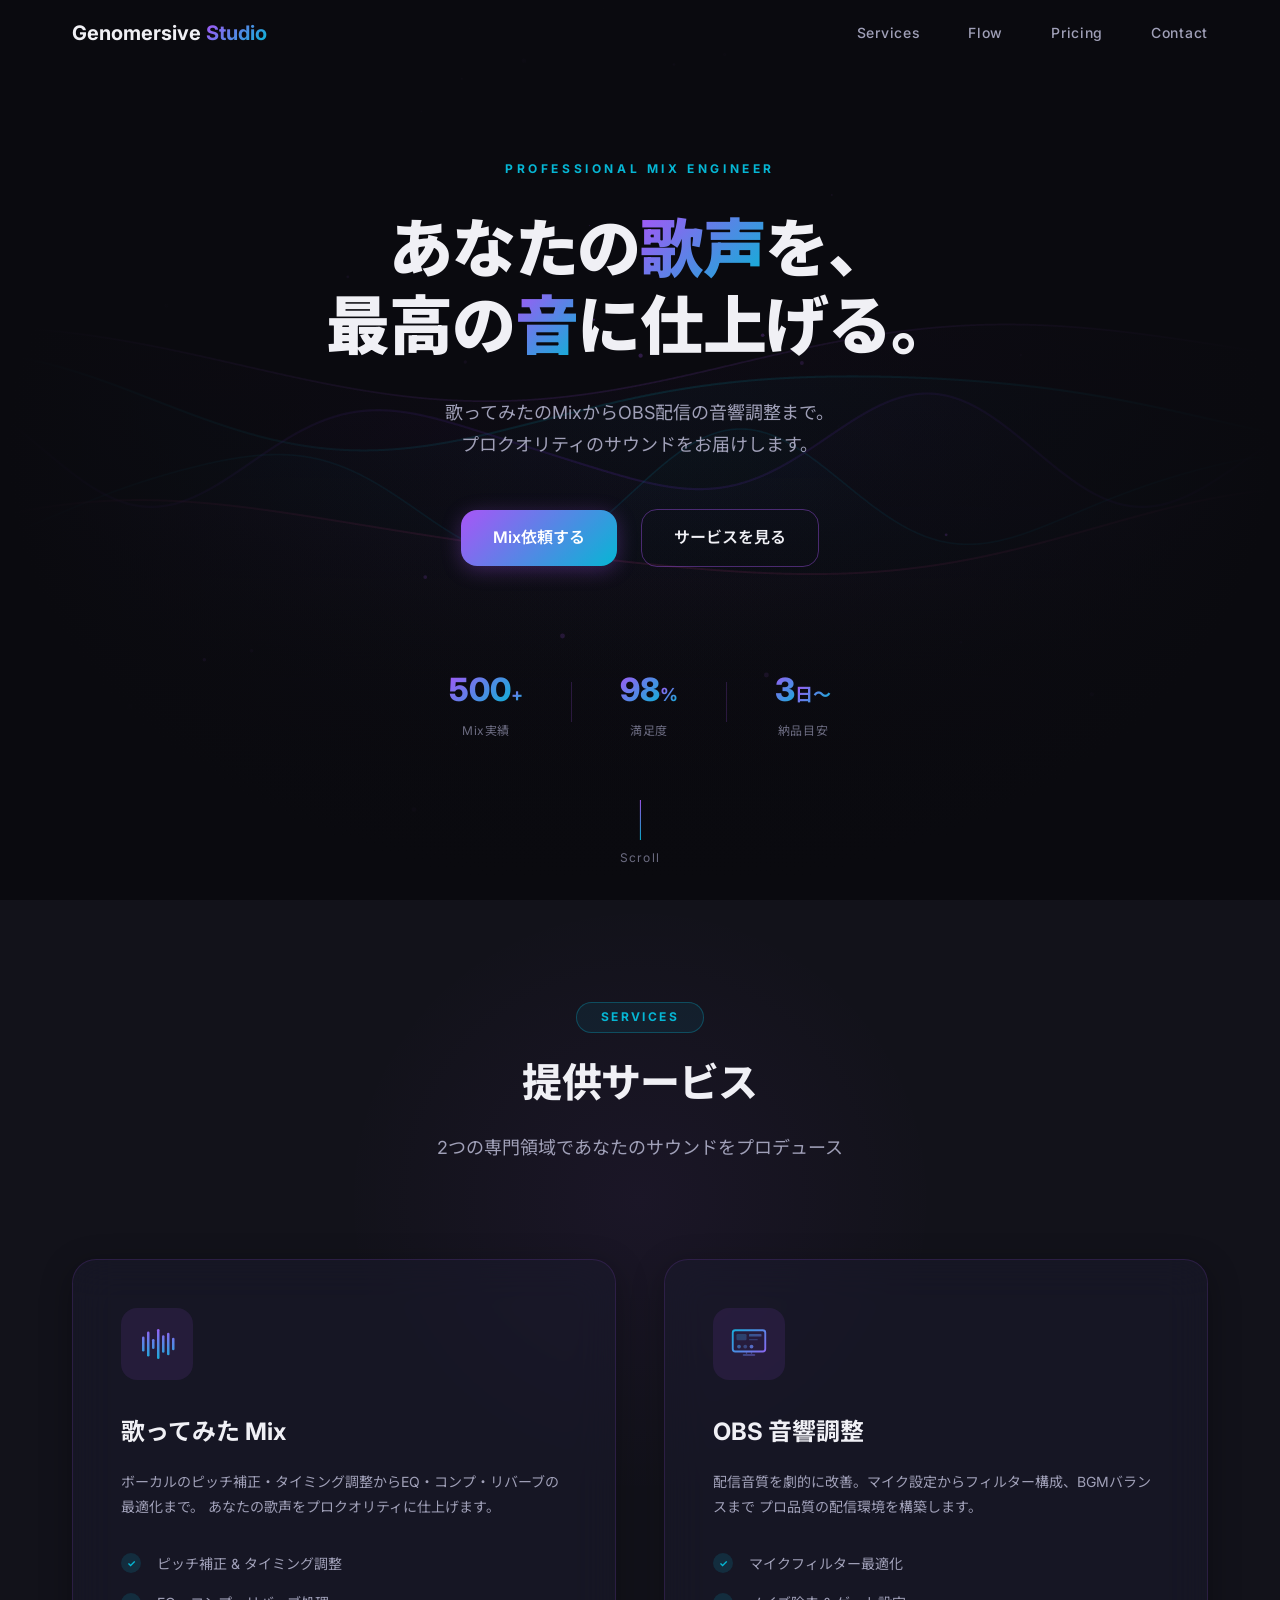
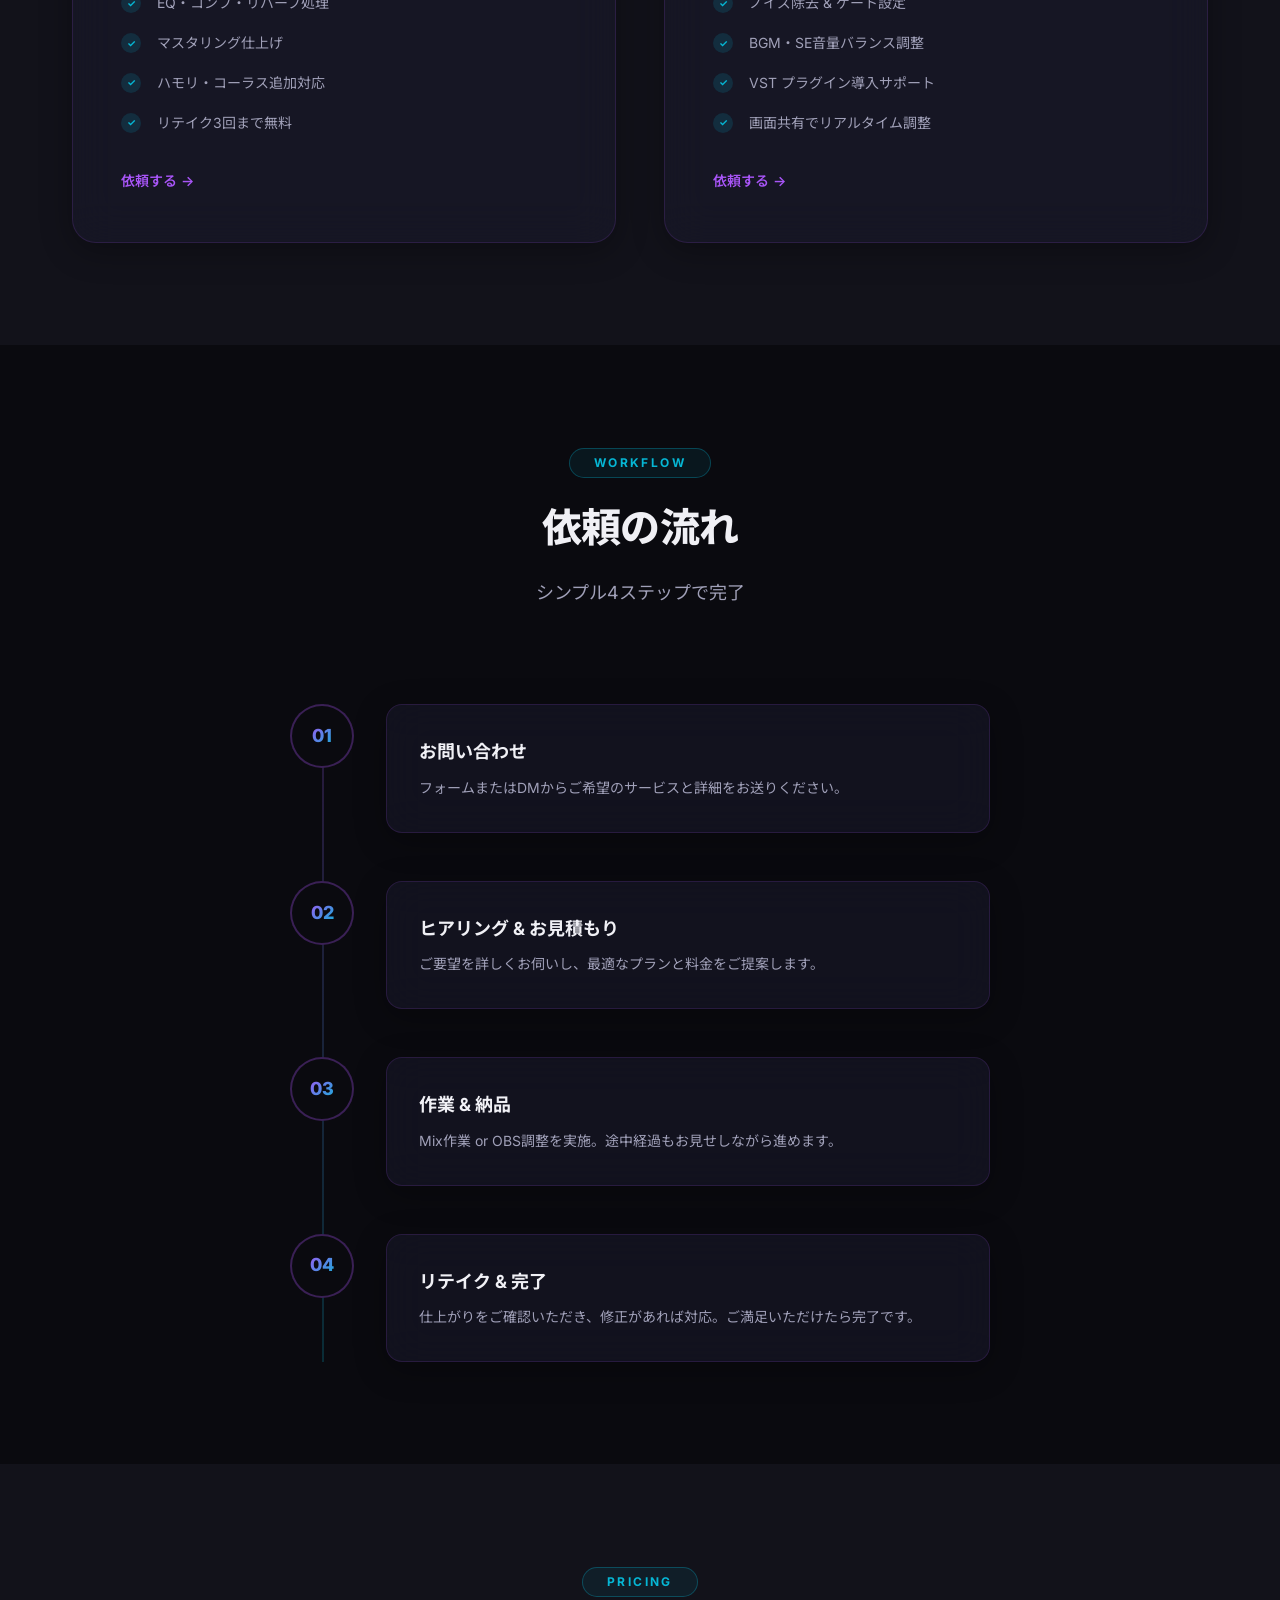
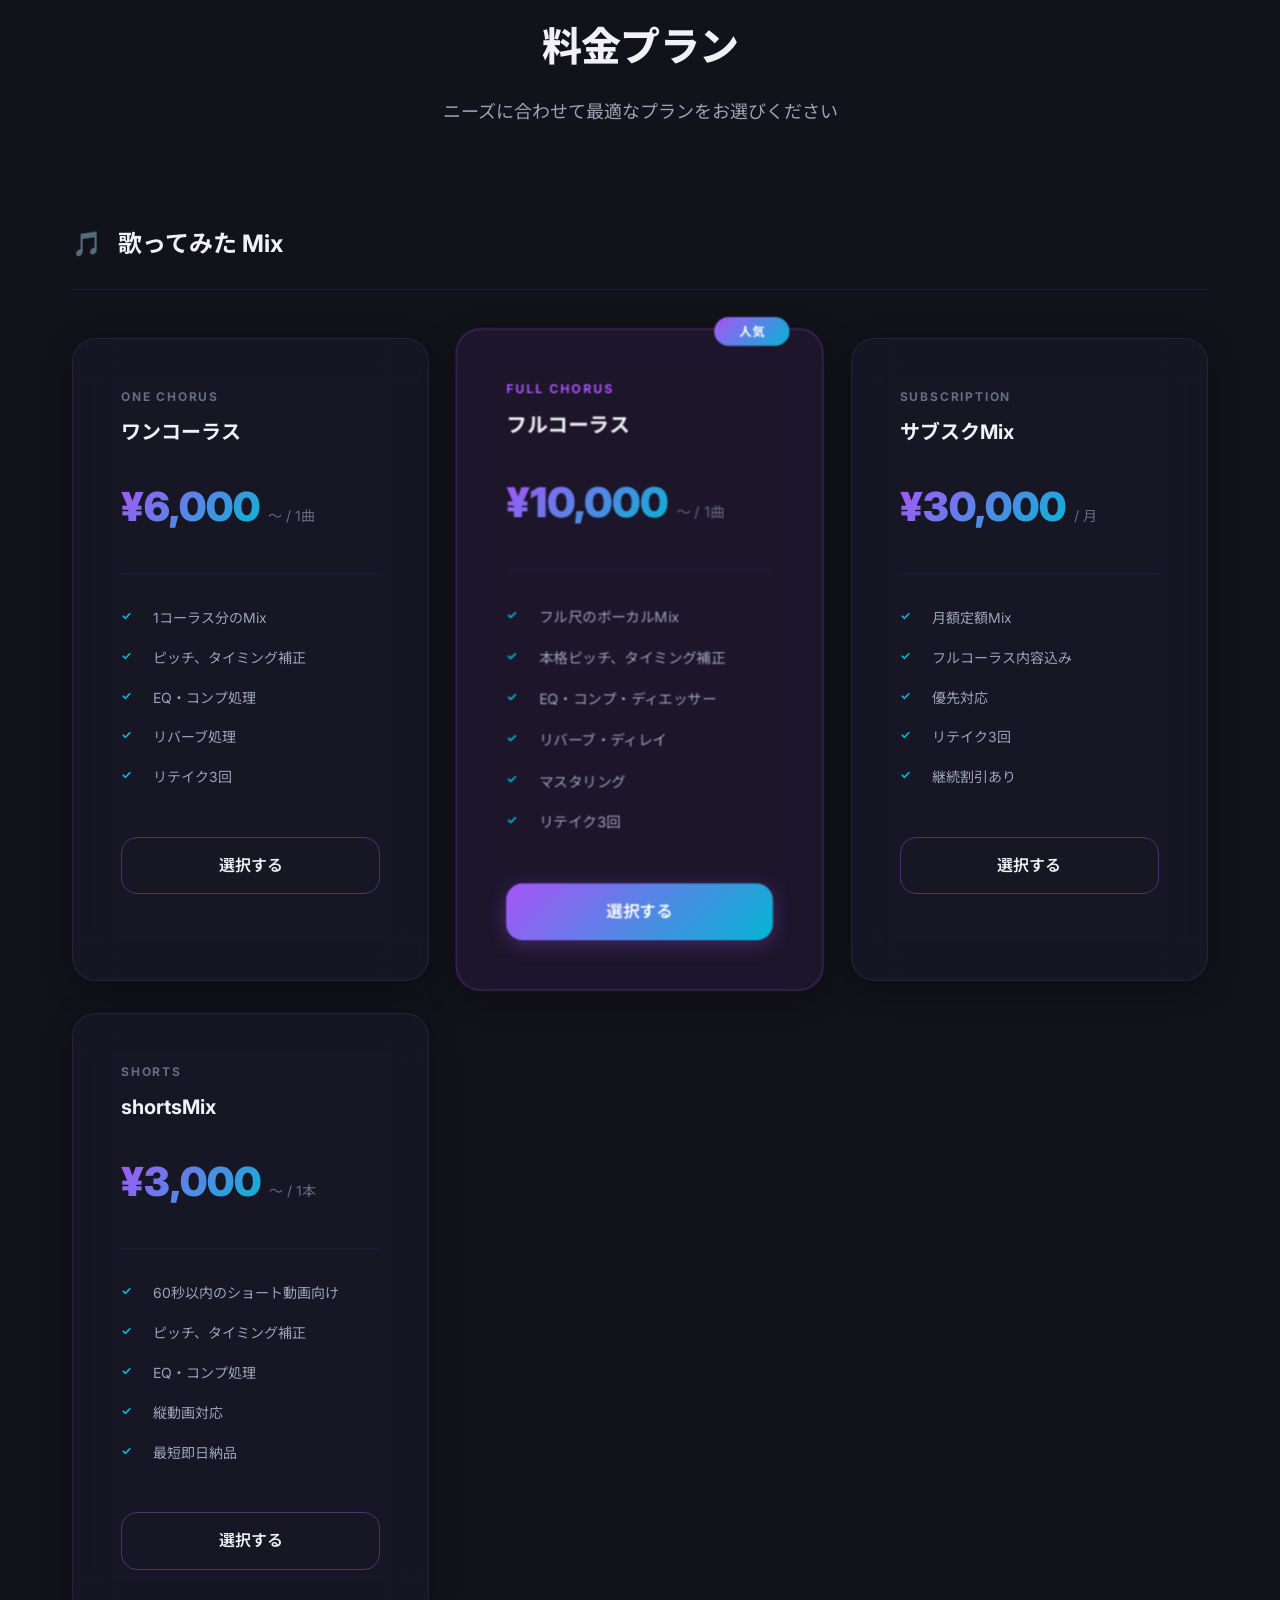
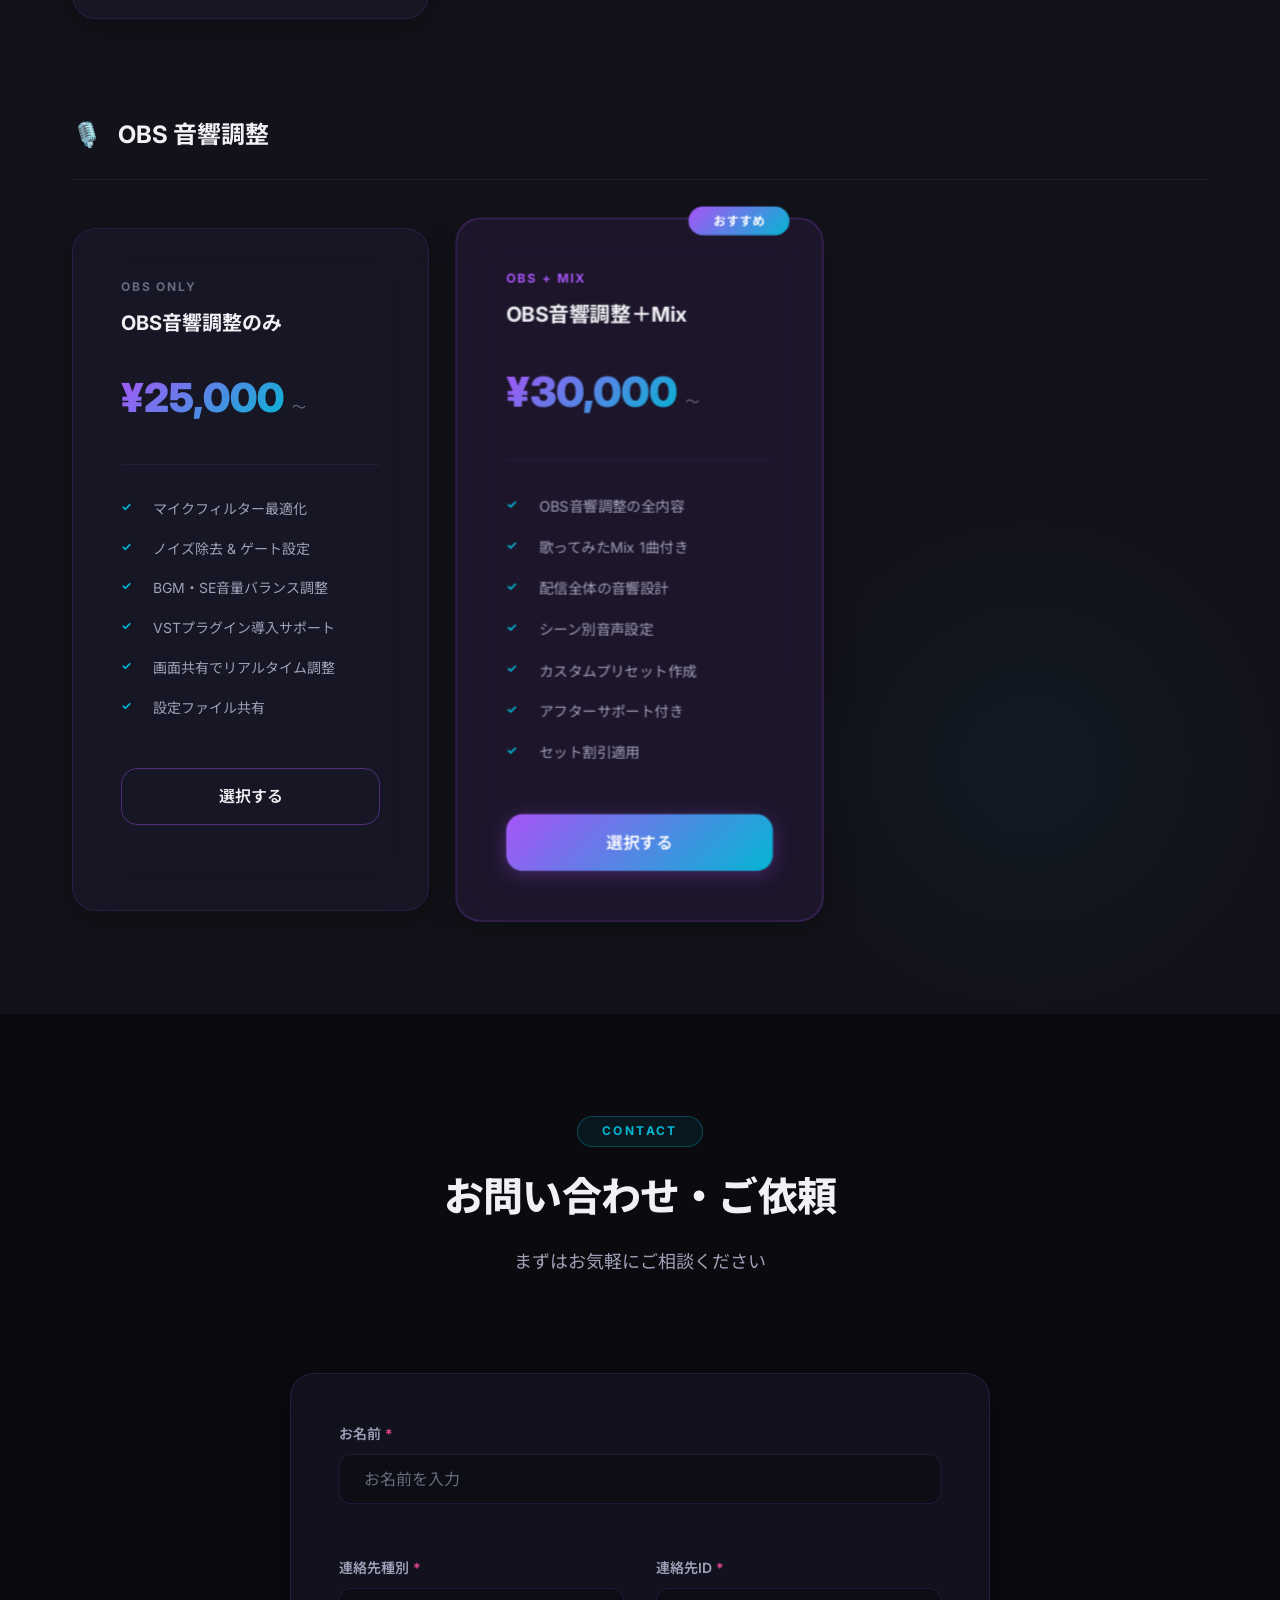
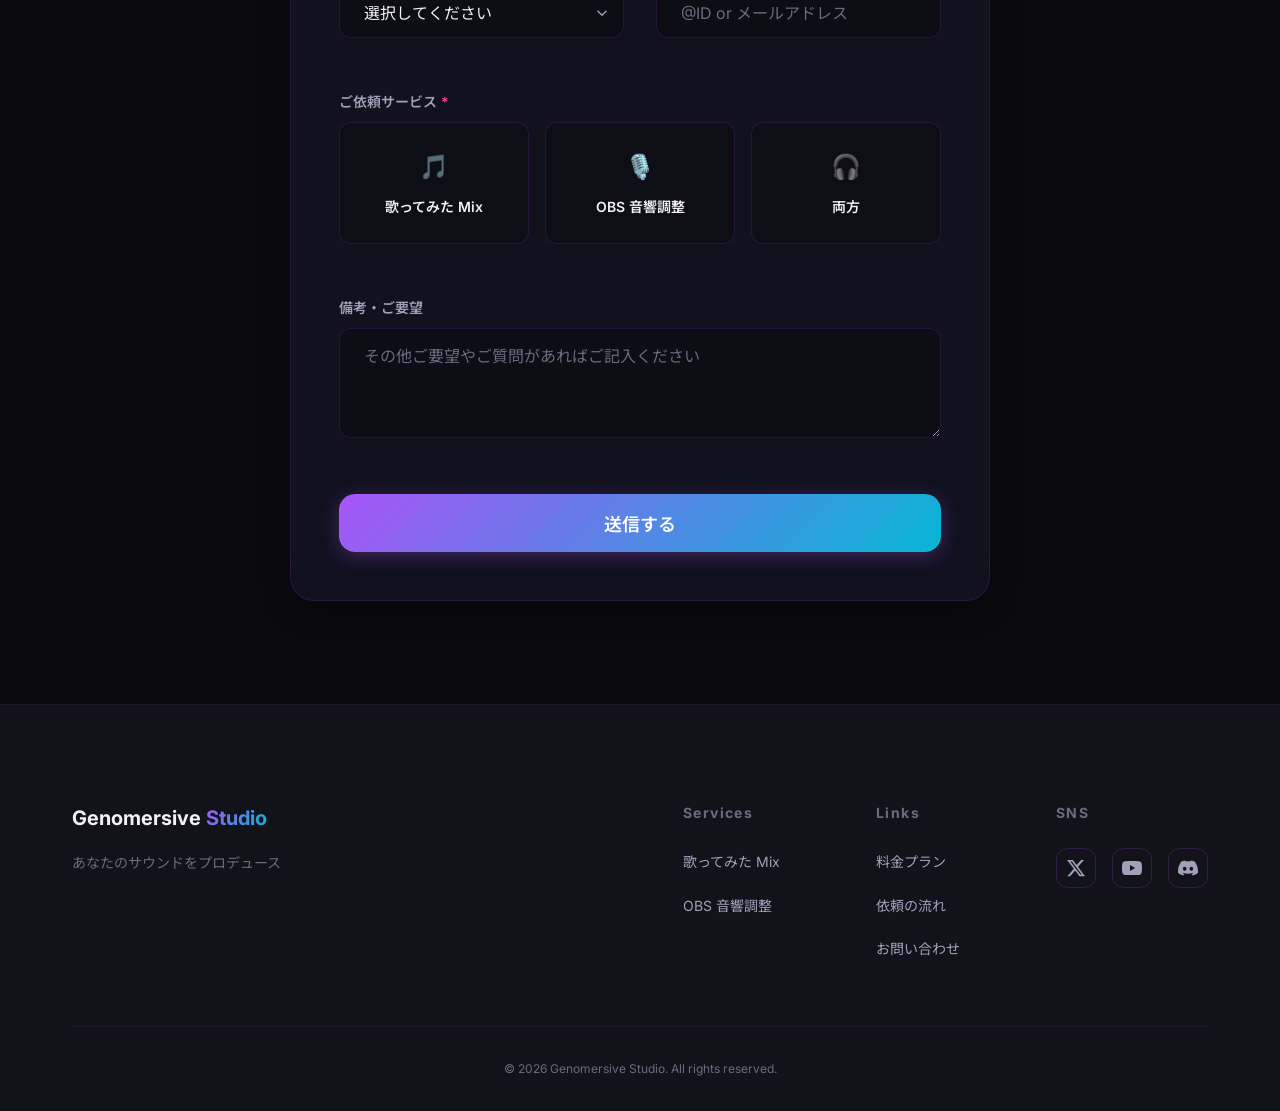
==== index.html @ 62a6757a "Add files via upload" ====
<!DOCTYPE html>
<html lang="ja">

<head>
  <meta charset="UTF-8">
  <meta name="viewport" content="width=device-width, initial-scale=1.0">
  <title>Genomersive Studio | 歌ってみたMix・OBS音響調整</title>
  <meta name="description" content="プロクオリティの歌ってみたMixとOBS配信音響調整を提供。あなたの歌声・配信を最高の音質へ。">
  <meta property="og:title" content="Genomersive Studio | 歌ってみたMix・OBS音響調整">
  <meta property="og:description" content="プロクオリティの歌ってみたMixとOBS配信音響調整を提供。">
  <meta property="og:type" content="website">
  <link rel="preconnect" href="https://fonts.googleapis.com">
  <link rel="preconnect" href="https://fonts.gstatic.com" crossorigin>
  <link
    href="https://fonts.googleapis.com/css2?family=Inter:wght@300;400;500;600;700;800;900&family=Noto+Sans+JP:wght@300;400;500;600;700;800;900&display=swap"
    rel="stylesheet">
  <link rel="stylesheet" href="style.css">
  <script src="https://www.google.com/recaptcha/api.js?render=6LeXVYgsAAAAAKVdj9Tvd0UlGHY8hpxKeUqboFMX" async defer></script>
</head>

<body>
  <!-- Navigation -->
  <nav id="navbar" class="navbar">
    <div class="nav-container">
      <a href="#" class="nav-logo">
        <span class="logo-text">Genomersive <span class="logo-accent">Studio</span></span>
      </a>
      <ul class="nav-links" id="navLinks">
        <li><a href="#services">Services</a></li>
        <li><a href="#workflow">Flow</a></li>
        <li><a href="#pricing">Pricing</a></li>
        <li><a href="#contact">Contact</a></li>
      </ul>
      <button class="nav-toggle" id="navToggle" aria-label="メニュー">
        <span></span><span></span><span></span>
      </button>
    </div>
  </nav>

  <!-- Hero Section -->
  <section id="hero" class="hero">
    <canvas id="waveCanvas" class="hero-canvas"></canvas>
    <div class="hero-overlay"></div>
    <div class="hero-content">
      <p class="hero-tag animate-in">PROFESSIONAL MIX ENGINEER</p>
      <h1 class="hero-title animate-in">
        あなたの<span class="gradient-text">歌声</span>を、<br>
        最高の<span class="gradient-text">音</span>に仕上げる。
      </h1>
      <p class="hero-description animate-in">
        歌ってみたのMixからOBS配信の音響調整まで。<br>
        プロクオリティのサウンドをお届けします。
      </p>
      <div class="hero-cta animate-in">
        <a href="#contact" class="btn btn-primary">
          <span class="btn-glow"></span>
          Mix依頼する
        </a>
        <a href="#services" class="btn btn-outline">サービスを見る</a>
      </div>
      <div class="hero-stats animate-in">
        <div class="stat">
          <span class="stat-number" data-target="500">0</span><span class="stat-suffix">+</span>
          <span class="stat-label">Mix実績</span>
        </div>
        <div class="stat-divider"></div>
        <div class="stat">
          <span class="stat-number" data-target="98">0</span><span class="stat-suffix">%</span>
          <span class="stat-label">満足度</span>
        </div>
        <div class="stat-divider"></div>
        <div class="stat">
          <span class="stat-number" data-target="3">0</span><span class="stat-suffix">日〜</span>
          <span class="stat-label">納品目安</span>
        </div>
      </div>
    </div>
    <div class="scroll-indicator">
      <div class="scroll-line"></div>
      <span>Scroll</span>
    </div>
  </section>

  <!-- Services Section -->
  <section id="services" class="services section">
    <div class="container">
      <div class="section-header animate-on-scroll">
        <span class="section-tag">SERVICES</span>
        <h2 class="section-title">提供サービス</h2>
        <p class="section-subtitle">2つの専門領域であなたのサウンドをプロデュース</p>
      </div>
      <div class="services-grid">
        <!-- Mix Service -->
        <div class="service-card glass animate-on-scroll" id="service-mix">
          <div class="service-icon-wrapper">
            <div class="service-icon">
              <svg viewBox="0 0 64 64" fill="none" xmlns="http://www.w3.org/2000/svg">
                <rect x="8" y="20" width="4" height="24" rx="2" fill="url(#grad1)" />
                <rect x="16" y="12" width="4" height="40" rx="2" fill="url(#grad1)" />
                <rect x="24" y="24" width="4" height="16" rx="2" fill="url(#grad1)" />
                <rect x="32" y="8" width="4" height="48" rx="2" fill="url(#grad1)" />
                <rect x="40" y="18" width="4" height="28" rx="2" fill="url(#grad1)" />
                <rect x="48" y="14" width="4" height="36" rx="2" fill="url(#grad1)" />
                <rect x="56" y="22" width="4" height="20" rx="2" fill="url(#grad1)" />
                <defs>
                  <linearGradient id="grad1" x1="0" y1="0" x2="0" y2="64" gradientUnits="userSpaceOnUse">
                    <stop stop-color="#a855f7" />
                    <stop offset="1" stop-color="#06b6d4" />
                  </linearGradient>
                </defs>
              </svg>
            </div>
          </div>
          <h3 class="service-title">歌ってみた Mix</h3>
          <p class="service-desc">
            ボーカルのピッチ補正・タイミング調整からEQ・コンプ・リバーブの最適化まで。
            あなたの歌声をプロクオリティに仕上げます。
          </p>
          <ul class="service-features">
            <li>
              <span class="feature-icon">✓</span>
              ピッチ補正 & タイミング調整
            </li>
            <li>
              <span class="feature-icon">✓</span>
              EQ・コンプ・リバーブ処理
            </li>
            <li>
              <span class="feature-icon">✓</span>
              マスタリング仕上げ
            </li>
            <li>
              <span class="feature-icon">✓</span>
              ハモリ・コーラス追加対応
            </li>
            <li>
              <span class="feature-icon">✓</span>
              リテイク3回まで無料
            </li>
          </ul>
          <a href="#contact" class="service-cta">依頼する →</a>
        </div>

        <!-- OBS Service -->
        <div class="service-card glass animate-on-scroll" id="service-obs">
          <div class="service-icon-wrapper">
            <div class="service-icon">
              <svg viewBox="0 0 64 64" fill="none" xmlns="http://www.w3.org/2000/svg">
                <rect x="6" y="10" width="52" height="34" rx="4" stroke="url(#grad2)" stroke-width="3" fill="none" />
                <rect x="12" y="16" width="16" height="10" rx="2" fill="url(#grad2)" opacity="0.3" />
                <rect x="32" y="16" width="20" height="4" rx="1" fill="url(#grad2)" opacity="0.5" />
                <rect x="32" y="24" width="14" height="2" rx="1" fill="url(#grad2)" opacity="0.3" />
                <circle cx="16" cy="36" r="3" fill="url(#grad2)" opacity="0.6" />
                <circle cx="26" cy="36" r="3" fill="url(#grad2)" opacity="0.4" />
                <circle cx="36" cy="36" r="3" fill="url(#grad2)" opacity="0.8" />
                <rect x="22" y="48" width="20" height="3" rx="1.5" fill="url(#grad2)" opacity="0.4" />
                <line x1="28" y1="44" x2="28" y2="48" stroke="url(#grad2)" stroke-width="2" opacity="0.4" />
                <line x1="36" y1="44" x2="36" y2="48" stroke="url(#grad2)" stroke-width="2" opacity="0.4" />
                <defs>
                  <linearGradient id="grad2" x1="0" y1="0" x2="64" y2="64" gradientUnits="userSpaceOnUse">
                    <stop stop-color="#06b6d4" />
                    <stop offset="1" stop-color="#a855f7" />
                  </linearGradient>
                </defs>
              </svg>
            </div>
          </div>
          <h3 class="service-title">OBS 音響調整</h3>
          <p class="service-desc">
            配信音質を劇的に改善。マイク設定からフィルター構成、BGMバランスまで
            プロ品質の配信環境を構築します。
          </p>
          <ul class="service-features">
            <li>
              <span class="feature-icon">✓</span>
              マイクフィルター最適化
            </li>
            <li>
              <span class="feature-icon">✓</span>
              ノイズ除去 & ゲート設定
            </li>
            <li>
              <span class="feature-icon">✓</span>
              BGM・SE音量バランス調整
            </li>
            <li>
              <span class="feature-icon">✓</span>
              VST プラグイン導入サポート
            </li>
            <li>
              <span class="feature-icon">✓</span>
              画面共有でリアルタイム調整
            </li>
          </ul>
          <a href="#contact" class="service-cta">依頼する →</a>
        </div>
      </div>
    </div>
  </section>

  <!-- Workflow Section -->
  <section id="workflow" class="workflow section">
    <div class="container">
      <div class="section-header animate-on-scroll">
        <span class="section-tag">WORKFLOW</span>
        <h2 class="section-title">依頼の流れ</h2>
        <p class="section-subtitle">シンプル4ステップで完了</p>
      </div>
      <div class="workflow-steps">
        <div class="workflow-line"></div>
        <div class="workflow-step animate-on-scroll">
          <div class="step-number"><span>01</span></div>
          <div class="step-content glass">
            <h3>お問い合わせ</h3>
            <p>フォームまたはDMからご希望のサービスと詳細をお送りください。</p>
          </div>
        </div>
        <div class="workflow-step animate-on-scroll">
          <div class="step-number"><span>02</span></div>
          <div class="step-content glass">
            <h3>ヒアリング & お見積もり</h3>
            <p>ご要望を詳しくお伺いし、最適なプランと料金をご提案します。</p>
          </div>
        </div>
        <div class="workflow-step animate-on-scroll">
          <div class="step-number"><span>03</span></div>
          <div class="step-content glass">
            <h3>作業 & 納品</h3>
            <p>Mix作業 or OBS調整を実施。途中経過もお見せしながら進めます。</p>
          </div>
        </div>
        <div class="workflow-step animate-on-scroll">
          <div class="step-number"><span>04</span></div>
          <div class="step-content glass">
            <h3>リテイク & 完了</h3>
            <p>仕上がりをご確認いただき、修正があれば対応。ご満足いただけたら完了です。</p>
          </div>
        </div>
      </div>
    </div>
  </section>

  <!-- Pricing Section -->
  <section id="pricing" class="pricing section">
    <div class="container">
      <div class="section-header animate-on-scroll">
        <span class="section-tag">PRICING</span>
        <h2 class="section-title">料金プラン</h2>
        <p class="section-subtitle">ニーズに合わせて最適なプランをお選びください</p>
      </div>

      <!-- Mix Pricing -->
      <div class="pricing-category animate-on-scroll">
        <h3 class="pricing-category-title">
          <span class="category-icon">🎵</span>
          歌ってみた Mix
        </h3>
        <div class="pricing-grid pricing-grid-4">
          <div class="pricing-card glass" id="plan-mix-onechorus">
            <div class="plan-badge">ONE CHORUS</div>
            <h4 class="plan-name">ワンコーラス</h4>
            <div class="plan-price">
              <span class="price-amount">¥6,000</span>
              <span class="price-unit">〜 / 1曲</span>
            </div>
            <ul class="plan-features">
              <li>1コーラス分のMix</li>
              <li>ピッチ、タイミング補正</li>
              <li>EQ・コンプ処理</li>
              <li>リバーブ処理</li>
              <li>リテイク3回</li>
            </ul>
            <a href="#contact" class="btn btn-outline btn-block">選択する</a>
          </div>

          <div class="pricing-card glass featured" id="plan-mix-fullchorus">
            <div class="plan-badge featured-badge">FULL CHORUS</div>
            <div class="featured-tag">人気</div>
            <h4 class="plan-name">フルコーラス</h4>
            <div class="plan-price">
              <span class="price-amount">¥10,000</span>
              <span class="price-unit">〜 / 1曲</span>
            </div>
            <ul class="plan-features">
              <li>フル尺のボーカルMix</li>
              <li>本格ピッチ、タイミング補正</li>
              <li>EQ・コンプ・ディエッサー</li>
              <li>リバーブ・ディレイ</li>
              <li>マスタリング</li>
              <li>リテイク3回</li>
            </ul>
            <a href="#contact" class="btn btn-primary btn-block">選択する</a>
          </div>

          <div class="pricing-card glass" id="plan-mix-subscription">
            <div class="plan-badge">SUBSCRIPTION</div>
            <h4 class="plan-name">サブスクMix</h4>
            <div class="plan-price">
              <span class="price-amount">¥30,000</span>
              <span class="price-unit">/ 月</span>
            </div>
            <ul class="plan-features">
              <li>月額定額Mix</li>
              <li>フルコーラス内容込み</li>
              <li>優先対応</li>
              <li>リテイク3回</li>
              <li>継続割引あり</li>
            </ul>
            <a href="#contact" class="btn btn-outline btn-block">選択する</a>
          </div>

          <div class="pricing-card glass" id="plan-mix-shorts">
            <div class="plan-badge">SHORTS</div>
            <h4 class="plan-name">shortsMix</h4>
            <div class="plan-price">
              <span class="price-amount">¥3,000</span>
              <span class="price-unit">〜 / 1本</span>
            </div>
            <ul class="plan-features">
              <li>60秒以内のショート動画向け</li>
              <li>ピッチ、タイミング補正</li>
              <li>EQ・コンプ処理</li>
              <li>縦動画対応</li>
              <li>最短即日納品</li>
            </ul>
            <a href="#contact" class="btn btn-outline btn-block">選択する</a>
          </div>
        </div>
      </div>

      <!-- OBS Pricing -->
      <div class="pricing-category animate-on-scroll">
        <h3 class="pricing-category-title">
          <span class="category-icon">🎙️</span>
          OBS 音響調整
        </h3>
        <div class="pricing-grid pricing-grid-2">
          <div class="pricing-card glass" id="plan-obs-only">
            <div class="plan-badge">OBS ONLY</div>
            <h4 class="plan-name">OBS音響調整のみ</h4>
            <div class="plan-price">
              <span class="price-amount">¥25,000</span>
              <span class="price-unit">〜</span>
            </div>
            <ul class="plan-features">
              <li>マイクフィルター最適化</li>
              <li>ノイズ除去 & ゲート設定</li>
              <li>BGM・SE音量バランス調整</li>
              <li>VSTプラグイン導入サポート</li>
              <li>画面共有でリアルタイム調整</li>
              <li>設定ファイル共有</li>
            </ul>
            <a href="#contact" class="btn btn-outline btn-block">選択する</a>
          </div>

          <div class="pricing-card glass featured" id="plan-obs-mix">
            <div class="plan-badge featured-badge">OBS + MIX</div>
            <div class="featured-tag">おすすめ</div>
            <h4 class="plan-name">OBS音響調整＋Mix</h4>
            <div class="plan-price">
              <span class="price-amount">¥30,000</span>
              <span class="price-unit">〜</span>
            </div>
            <ul class="plan-features">
              <li>OBS音響調整の全内容</li>
              <li>歌ってみたMix 1曲付き</li>
              <li>配信全体の音響設計</li>
              <li>シーン別音声設定</li>
              <li>カスタムプリセット作成</li>
              <li>アフターサポート付き</li>
              <li>セット割引適用</li>
            </ul>
            <a href="#contact" class="btn btn-primary btn-block">選択する</a>
          </div>
        </div>
      </div>
    </div>
  </section>

  <!-- Contact Section -->
  <section id="contact" class="contact section">
    <div class="container">
      <div class="section-header animate-on-scroll">
        <span class="section-tag">CONTACT</span>
        <h2 class="section-title">お問い合わせ・ご依頼</h2>
        <p class="section-subtitle">まずはお気軽にご相談ください</p>
      </div>
      <div class="contact-wrapper animate-on-scroll">
        <form id="contactForm" class="contact-form glass" action="https://formspree.io/f/mvzwraop" method="POST" novalidate>
          <div class="form-group">
            <label for="name" class="form-label">お名前 <span class="required">*</span></label>
            <input type="text" id="name" name="name" class="form-input" placeholder="お名前を入力" required>
            <span class="form-error" id="nameError"></span>
          </div>
          <div class="form-row">
            <div class="form-group">
              <label for="contact-method" class="form-label">連絡先種別 <span class="required">*</span></label>
              <select id="contact-method" name="contact-method" class="form-input form-select" required>
                <option value="" disabled selected>選択してください</option>
                <option value="twitter">X (Twitter)</option>
                <option value="discord">Discord</option>
                <option value="email">メール</option>
                <option value="other">その他</option>
              </select>
              <span class="form-error" id="contactMethodError"></span>
            </div>
            <div class="form-group">
              <label for="contact-id" class="form-label">連絡先ID <span class="required">*</span></label>
              <input type="text" id="contact-id" name="contact-id" class="form-input" placeholder="@ID or メールアドレス"
                required>
              <span class="form-error" id="contactIdError"></span>
            </div>
          </div>
          <div class="form-group">
            <label class="form-label">ご依頼サービス <span class="required">*</span></label>
            <div class="service-select">
              <label class="service-option" id="option-mix">
                <input type="radio" name="service" value="mix" required>
                <span class="option-card">
                  <span class="option-icon">🎵</span>
                  <span class="option-text">歌ってみた Mix</span>
                </span>
              </label>
              <label class="service-option" id="option-obs">
                <input type="radio" name="service" value="obs">
                <span class="option-card">
                  <span class="option-icon">🎙️</span>
                  <span class="option-text">OBS 音響調整</span>
                </span>
              </label>
              <label class="service-option" id="option-both">
                <input type="radio" name="service" value="both">
                <span class="option-card">
                  <span class="option-icon">🎧</span>
                  <span class="option-text">両方</span>
                </span>
              </label>
            </div>
            <span class="form-error" id="serviceError"></span>
          </div>

          <!-- Mix specific fields -->
          <div class="conditional-fields" id="mixFields" style="display:none;">
            <div class="form-group">
              <label for="delivery-time" class="form-label">納期 <span class="required">*</span></label>
              <select id="delivery-time" name="delivery-time" class="form-input form-select">
                <option value="" disabled selected>選択してください</option>
                <option value="3days">3日以内（特急）</option>
                <option value="1week">1週間以内</option>
                <option value="2weeks">2週間以内</option>
                <option value="1month">おまかせ（納期指定なし）</option>
              </select>
            </div>
            <div class="form-group">
              <label for="song-url" class="form-label">楽曲参考URL</label>
              <input type="url" id="song-url" name="song-url" class="form-input" placeholder="YouTube / ニコニコ動画のURL">
            </div>
            <div class="form-group">
              <label for="file-url" class="form-label">ファイルURL</label>
              <input type="url" id="file-url" name="file-url" class="form-input"
                placeholder="Google Drive / Dropbox / ギガファイル便 などの共有リンク">
            </div>
            <div class="form-group">
              <label for="mix-reference" class="form-label">Mix参考イメージ</label>
              <textarea id="mix-reference" name="mix-reference" class="form-input form-textarea" rows="3"
                placeholder="参考にしたい歌い手さんやMixの雰囲気など"></textarea>
            </div>
          </div>

          <!-- OBS specific fields -->
          <div class="conditional-fields" id="obsFields" style="display:none;">
            <div class="form-row">
              <div class="form-group">
                <label for="mic-name" class="form-label">使用マイク</label>
                <input type="text" id="mic-name" name="mic-name" class="form-input" placeholder="例: AT2020, SM58 など">
              </div>
              <div class="form-group">
                <label for="interface-name" class="form-label">オーディオIF</label>
                <input type="text" id="interface-name" name="interface-name" class="form-input"
                  placeholder="例: AG03, Scarlett 2i2 など">
              </div>
            </div>
            <div class="form-group">
              <label for="streaming-platform" class="form-label">配信プラットフォーム</label>
              <select id="streaming-platform" name="streaming-platform" class="form-input form-select">
                <option value="" disabled selected>選択してください</option>
                <option value="youtube">YouTube</option>
                <option value="twitch">Twitch</option>
                <option value="niconico">ニコニコ生放送</option>
                <option value="twitcasting">ツイキャス</option>
                <option value="other">その他</option>
              </select>
            </div>
          </div>

          <div class="form-group">
            <label for="message" class="form-label">備考・ご要望</label>
            <textarea id="message" name="message" class="form-input form-textarea" rows="4"
              placeholder="その他ご要望やご質問があればご記入ください"></textarea>
          </div>
          <button type="submit" class="btn btn-primary btn-block btn-submit" id="submitBtn">
            <span class="btn-glow"></span>
            <span class="btn-text">送信する</span>
            <span class="btn-loading" style="display:none;">
              <span class="spinner"></span>送信中...
            </span>
          </button>
        </form>
        <div class="form-success glass" id="formSuccess" style="display:none;">
          <div class="success-icon">✓</div>
          <h3>送信完了！</h3>
          <p>お問い合わせありがとうございます。<br>24時間以内にご連絡いたします。</p>
        </div>
      </div>
    </div>
  </section>

  <!-- Footer -->
  <footer class="footer">
    <div class="container">
      <div class="footer-content">
        <div class="footer-brand">
          <a href="#" class="nav-logo">
            <span class="logo-text">Genomersive <span class="logo-accent">Studio</span></span>
          </a>
          <p class="footer-tagline">あなたのサウンドをプロデュース</p>
        </div>
        <div class="footer-links">
          <div class="footer-col">
            <h4>Services</h4>
            <ul>
              <li><a href="#services">歌ってみた Mix</a></li>
              <li><a href="#services">OBS 音響調整</a></li>
            </ul>
          </div>
          <div class="footer-col">
            <h4>Links</h4>
            <ul>
              <li><a href="#pricing">料金プラン</a></li>
              <li><a href="#workflow">依頼の流れ</a></li>
              <li><a href="#contact">お問い合わせ</a></li>
            </ul>
          </div>
          <div class="footer-col">
            <h4>SNS</h4>
            <div class="social-links">
              <a href="https://formspree.io/f/mvzwraop" class="social-link" aria-label="X (Twitter)">
                <svg width="20" height="20" viewBox="0 0 24 24" fill="currentColor">
                  <path
                    d="M18.244 2.25h3.308l-7.227 8.26 8.502 11.24H16.17l-5.214-6.817L4.99 21.75H1.68l7.73-8.835L1.254 2.25H8.08l4.713 6.231zm-1.161 17.52h1.833L7.084 4.126H5.117z" />
                </svg>
              </a>
              <a href="#" class="social-link" aria-label="YouTube">
                <svg width="20" height="20" viewBox="0 0 24 24" fill="currentColor">
                  <path
                    d="M23.498 6.186a3.016 3.016 0 0 0-2.122-2.136C19.505 3.545 12 3.545 12 3.545s-7.505 0-9.377.505A3.017 3.017 0 0 0 .502 6.186C0 8.07 0 12 0 12s0 3.93.502 5.814a3.016 3.016 0 0 0 2.122 2.136c1.871.505 9.376.505 9.376.505s7.505 0 9.377-.505a3.015 3.015 0 0 0 2.122-2.136C24 15.93 24 12 24 12s0-3.93-.502-5.814zM9.545 15.568V8.432L15.818 12l-6.273 3.568z" />
                </svg>
              </a>
              <a href="https://discord.gg/4DMPQgwf" class="social-link" aria-label="Discord">
                <svg width="20" height="20" viewBox="0 0 24 24" fill="currentColor">
                  <path
                    d="M20.317 4.3698a19.7913 19.7913 0 00-4.8851-1.5152.0741.0741 0 00-.0785.0371c-.211.3753-.4447.8648-.6083 1.2495-1.8447-.2762-3.68-.2762-5.4868 0-.1636-.3933-.4058-.8742-.6177-1.2495a.077.077 0 00-.0785-.037 19.7363 19.7363 0 00-4.8852 1.515.0699.0699 0 00-.0321.0277C.5334 9.0458-.319 13.5799.0992 18.0578a.0824.0824 0 00.0312.0561c2.0528 1.5076 4.0413 2.4228 5.9929 3.0294a.0777.0777 0 00.0842-.0276c.4616-.6304.8731-1.2952 1.226-1.9942a.076.076 0 00-.0416-.1057c-.6528-.2476-1.2743-.5495-1.8722-.8923a.077.077 0 01-.0076-.1277c.1258-.0943.2517-.1923.3718-.2914a.0743.0743 0 01.0776-.0105c3.9278 1.7933 8.18 1.7933 12.0614 0a.0739.0739 0 01.0785.0095c.1202.099.246.1981.3728.2924a.077.077 0 01-.0066.1276 12.2986 12.2986 0 01-1.873.8914.0766.0766 0 00-.0407.1067c.3604.698.7719 1.3628 1.225 1.9932a.076.076 0 00.0842.0286c1.961-.6067 3.9495-1.5219 6.0023-3.0294a.077.077 0 00.0313-.0552c.5004-5.177-.8382-9.6739-3.5485-13.6604a.061.061 0 00-.0312-.0286zM8.02 15.3312c-1.1825 0-2.1569-1.0857-2.1569-2.419 0-1.3332.9555-2.4189 2.157-2.4189 1.2108 0 2.1757 1.0952 2.1568 2.419 0 1.3332-.9555 2.4189-2.1569 2.4189zm7.9748 0c-1.1825 0-2.1569-1.0857-2.1569-2.419 0-1.3332.9554-2.4189 2.1569-2.4189 1.2108 0 2.1757 1.0952 2.1568 2.419 0 1.3332-.946 2.4189-2.1568 2.4189z" />
                </svg>
              </a>
            </div>
          </div>
        </div>
      </div>
      <div class="footer-bottom">
        <p>&copy; 2026 Genomersive Studio. All rights reserved.</p>
      </div>
    </div>
  </footer>

  <script src="script.js"></script>
</body>

</html>
---- style.css ----
/* ===========================
   Design System & Variables
   =========================== */
:root {
  /* Colors */
  --bg-primary: #0a0a0f;
  --bg-secondary: #12121a;
  --bg-tertiary: #1a1a2e;
  --bg-card: rgba(26, 26, 46, 0.6);
  --text-primary: #f0f0f5;
  --text-secondary: #a0a0b8;
  --text-muted: #6b6b80;
  --accent-purple: #a855f7;
  --accent-cyan: #06b6d4;
  --accent-pink: #ec4899;
  --gradient-primary: linear-gradient(135deg, #a855f7, #06b6d4);
  --gradient-hero: linear-gradient(135deg, #a855f7 0%, #7c3aed 30%, #06b6d4 70%, #0891b2 100%);
  --gradient-glow: linear-gradient(135deg, rgba(168, 85, 247, 0.4), rgba(6, 182, 212, 0.4));
  --glass-bg: rgba(26, 26, 46, 0.5);
  --glass-border: rgba(168, 85, 247, 0.15);
  --glass-shadow: 0 8px 32px rgba(0, 0, 0, 0.3);

  /* Typography */
  --font-primary: 'Inter', 'Noto Sans JP', -apple-system, BlinkMacSystemFont, sans-serif;
  --font-size-xs: 0.75rem;
  --font-size-sm: 0.875rem;
  --font-size-base: 1rem;
  --font-size-lg: 1.125rem;
  --font-size-xl: 1.25rem;
  --font-size-2xl: 1.5rem;
  --font-size-3xl: 2rem;
  --font-size-4xl: 2.5rem;
  --font-size-5xl: 3.5rem;
  --font-size-hero: clamp(2.5rem, 5vw, 4.5rem);

  /* Spacing */
  --space-xs: 0.25rem;
  --space-sm: 0.5rem;
  --space-md: 1rem;
  --space-lg: 1.5rem;
  --space-xl: 2rem;
  --space-2xl: 3rem;
  --space-3xl: 4rem;
  --space-4xl: 6rem;
  --section-padding: clamp(4rem, 8vw, 8rem);

  /* Border Radius */
  --radius-sm: 0.5rem;
  --radius-md: 0.75rem;
  --radius-lg: 1rem;
  --radius-xl: 1.5rem;
  --radius-full: 9999px;

  /* Transitions */
  --transition-fast: 0.2s cubic-bezier(0.4, 0, 0.2, 1);
  --transition-base: 0.3s cubic-bezier(0.4, 0, 0.2, 1);
  --transition-slow: 0.5s cubic-bezier(0.4, 0, 0.2, 1);
}

/* ===========================
   Reset & Base
   =========================== */
*, *::before, *::after {
  box-sizing: border-box;
  margin: 0;
  padding: 0;
}

html {
  scroll-behavior: smooth;
  scroll-padding-top: 80px;
}

body {
  font-family: var(--font-primary);
  background-color: var(--bg-primary);
  color: var(--text-primary);
  line-height: 1.7;
  overflow-x: hidden;
  -webkit-font-smoothing: antialiased;
}

a {
  color: inherit;
  text-decoration: none;
  transition: color var(--transition-fast);
}

ul { list-style: none; }

img {
  max-width: 100%;
  height: auto;
}

.container {
  max-width: 1200px;
  margin: 0 auto;
  padding: 0 var(--space-xl);
}

.section {
  padding: var(--section-padding) 0;
  position: relative;
}

/* ===========================
   Glass Morphism
   =========================== */
.glass {
  background: var(--glass-bg);
  backdrop-filter: blur(20px);
  -webkit-backdrop-filter: blur(20px);
  border: 1px solid var(--glass-border);
  box-shadow: var(--glass-shadow);
}

/* ===========================
   Typography
   =========================== */
.gradient-text {
  background: var(--gradient-primary);
  -webkit-background-clip: text;
  -webkit-text-fill-color: transparent;
  background-clip: text;
}

.section-header {
  text-align: center;
  margin-bottom: var(--space-4xl);
}

.section-tag {
  display: inline-block;
  font-size: var(--font-size-xs);
  font-weight: 700;
  letter-spacing: 0.2em;
  color: var(--accent-cyan);
  margin-bottom: var(--space-md);
  padding: var(--space-xs) var(--space-lg);
  border: 1px solid rgba(6, 182, 212, 0.3);
  border-radius: var(--radius-full);
  background: rgba(6, 182, 212, 0.08);
}

.section-title {
  font-size: var(--font-size-4xl);
  font-weight: 800;
  letter-spacing: -0.02em;
  margin-bottom: var(--space-md);
}

.section-subtitle {
  font-size: var(--font-size-lg);
  color: var(--text-secondary);
  max-width: 500px;
  margin: 0 auto;
}

/* ===========================
   Buttons
   =========================== */
.btn {
  display: inline-flex;
  align-items: center;
  justify-content: center;
  gap: var(--space-sm);
  padding: 0.875rem 2rem;
  font-family: var(--font-primary);
  font-size: var(--font-size-base);
  font-weight: 600;
  border-radius: var(--radius-lg);
  border: none;
  cursor: pointer;
  transition: all var(--transition-base);
  position: relative;
  overflow: hidden;
  text-align: center;
}

.btn-primary {
  background: var(--gradient-primary);
  color: white;
  box-shadow: 0 4px 20px rgba(168, 85, 247, 0.3);
}

.btn-primary:hover {
  transform: translateY(-2px);
  box-shadow: 0 8px 30px rgba(168, 85, 247, 0.5);
}

.btn-primary .btn-glow {
  position: absolute;
  inset: 0;
  background: linear-gradient(135deg, rgba(255,255,255,0.1), transparent);
  opacity: 0;
  transition: opacity var(--transition-base);
}

.btn-primary:hover .btn-glow {
  opacity: 1;
}

.btn-outline {
  background: transparent;
  color: var(--text-primary);
  border: 1px solid rgba(168, 85, 247, 0.4);
}

.btn-outline:hover {
  background: rgba(168, 85, 247, 0.1);
  border-color: var(--accent-purple);
  transform: translateY(-2px);
}

.btn-block {
  width: 100%;
}

/* ===========================
   Navigation
   =========================== */
.navbar {
  position: fixed;
  top: 0;
  left: 0;
  right: 0;
  z-index: 1000;
  padding: var(--space-md) 0;
  transition: all var(--transition-base);
  background: transparent;
}

.navbar.scrolled {
  background: rgba(10, 10, 15, 0.9);
  backdrop-filter: blur(20px);
  -webkit-backdrop-filter: blur(20px);
  border-bottom: 1px solid rgba(168, 85, 247, 0.1);
  padding: var(--space-sm) 0;
}

.nav-container {
  max-width: 1200px;
  margin: 0 auto;
  padding: 0 var(--space-xl);
  display: flex;
  align-items: center;
  justify-content: space-between;
}

.nav-logo {
  display: flex;
  align-items: center;
  gap: var(--space-sm);
  font-size: var(--font-size-xl);
  font-weight: 700;
  z-index: 1001;
}

.logo-icon {
  display: flex;
  align-items: center;
  justify-content: center;
  width: 36px;
  height: 36px;
  background: var(--gradient-primary);
  border-radius: var(--radius-sm);
  font-size: 1rem;
}

.logo-accent {
  background: var(--gradient-primary);
  -webkit-background-clip: text;
  -webkit-text-fill-color: transparent;
  background-clip: text;
}

.nav-links {
  display: flex;
  align-items: center;
  gap: var(--space-2xl);
}

.nav-links a {
  font-size: var(--font-size-sm);
  font-weight: 500;
  color: var(--text-secondary);
  letter-spacing: 0.05em;
  position: relative;
}

.nav-links a::after {
  content: '';
  position: absolute;
  bottom: -4px;
  left: 0;
  width: 0;
  height: 2px;
  background: var(--gradient-primary);
  transition: width var(--transition-base);
}

.nav-links a:hover {
  color: var(--text-primary);
}

.nav-links a:hover::after {
  width: 100%;
}

.nav-toggle {
  display: none;
  flex-direction: column;
  gap: 5px;
  background: none;
  border: none;
  cursor: pointer;
  z-index: 1001;
  padding: 4px;
}

.nav-toggle span {
  display: block;
  width: 24px;
  height: 2px;
  background: var(--text-primary);
  transition: all var(--transition-base);
  border-radius: 2px;
}

.nav-toggle.active span:nth-child(1) {
  transform: rotate(45deg) translateY(5px) translateX(5px);
}

.nav-toggle.active span:nth-child(2) {
  opacity: 0;
}

.nav-toggle.active span:nth-child(3) {
  transform: rotate(-45deg) translateY(-5px) translateX(5px);
}

/* ===========================
   Hero Section
   =========================== */
.hero {
  position: relative;
  min-height: 100vh;
  display: flex;
  align-items: center;
  justify-content: center;
  overflow: hidden;
}

.hero-canvas {
  position: absolute;
  top: 0;
  left: 0;
  width: 100%;
  height: 100%;
  z-index: 0;
}

.hero-overlay {
  position: absolute;
  inset: 0;
  background: radial-gradient(ellipse at center, transparent 0%, var(--bg-primary) 70%);
  z-index: 1;
}

.hero-content {
  position: relative;
  z-index: 2;
  text-align: center;
  padding: 0 var(--space-xl);
  max-width: 900px;
}

.hero-tag {
  font-size: var(--font-size-xs);
  font-weight: 700;
  letter-spacing: 0.3em;
  color: var(--accent-cyan);
  margin-bottom: var(--space-xl);
}

.hero-title {
  font-size: var(--font-size-hero);
  font-weight: 900;
  line-height: 1.2;
  letter-spacing: -0.02em;
  margin-bottom: var(--space-xl);
}

.hero-description {
  font-size: var(--font-size-lg);
  color: var(--text-secondary);
  line-height: 1.8;
  margin-bottom: var(--space-2xl);
}

.hero-cta {
  display: flex;
  align-items: center;
  justify-content: center;
  gap: var(--space-lg);
  margin-bottom: var(--space-4xl);
}

/* Stats */
.hero-stats {
  display: flex;
  align-items: center;
  justify-content: center;
  gap: var(--space-2xl);
}

.stat {
  text-align: center;
}

.stat-number {
  font-size: var(--font-size-3xl);
  font-weight: 800;
  background: var(--gradient-primary);
  -webkit-background-clip: text;
  -webkit-text-fill-color: transparent;
  background-clip: text;
}

.stat-suffix {
  font-size: var(--font-size-lg);
  font-weight: 700;
  background: var(--gradient-primary);
  -webkit-background-clip: text;
  -webkit-text-fill-color: transparent;
  background-clip: text;
}

.stat-label {
  display: block;
  font-size: var(--font-size-xs);
  color: var(--text-muted);
  margin-top: var(--space-xs);
  letter-spacing: 0.05em;
}

.stat-divider {
  width: 1px;
  height: 40px;
  background: rgba(168, 85, 247, 0.2);
}

/* Scroll Indicator */
.scroll-indicator {
  position: absolute;
  bottom: 2rem;
  left: 50%;
  transform: translateX(-50%);
  z-index: 2;
  display: flex;
  flex-direction: column;
  align-items: center;
  gap: var(--space-sm);
  color: var(--text-muted);
  font-size: var(--font-size-xs);
  letter-spacing: 0.1em;
}

.scroll-line {
  width: 1px;
  height: 40px;
  background: var(--gradient-primary);
  animation: scrollPulse 2s ease-in-out infinite;
}

@keyframes scrollPulse {
  0%, 100% { opacity: 0.3; transform: scaleY(0.5); }
  50% { opacity: 1; transform: scaleY(1); }
}

/* Hero Animations */
.animate-in {
  opacity: 0;
  transform: translateY(30px);
  animation: fadeInUp 0.8s ease forwards;
}

.animate-in:nth-child(1) { animation-delay: 0.2s; }
.animate-in:nth-child(2) { animation-delay: 0.4s; }
.animate-in:nth-child(3) { animation-delay: 0.6s; }
.animate-in:nth-child(4) { animation-delay: 0.8s; }
.animate-in:nth-child(5) { animation-delay: 1.0s; }

@keyframes fadeInUp {
  to { opacity: 1; transform: translateY(0); }
}

/* ===========================
   Services Section
   =========================== */
.services {
  background: var(--bg-secondary);
}

.services::before {
  content: '';
  position: absolute;
  top: 0;
  left: 50%;
  transform: translateX(-50%);
  width: 600px;
  height: 600px;
  background: radial-gradient(circle, rgba(168, 85, 247, 0.06) 0%, transparent 70%);
  pointer-events: none;
}

.services-grid {
  display: grid;
  grid-template-columns: repeat(2, 1fr);
  gap: var(--space-2xl);
}

.service-card {
  border-radius: var(--radius-xl);
  padding: var(--space-2xl);
  transition: all var(--transition-slow);
  position: relative;
  overflow: hidden;
}

.service-card::before {
  content: '';
  position: absolute;
  inset: 0;
  background: var(--gradient-primary);
  opacity: 0;
  transition: opacity var(--transition-slow);
  z-index: 0;
}

.service-card:hover {
  transform: translateY(-8px);
  border-color: rgba(168, 85, 247, 0.3);
  box-shadow: 0 20px 60px rgba(168, 85, 247, 0.15);
}

.service-card:hover::before {
  opacity: 0.04;
}

.service-card > * {
  position: relative;
  z-index: 1;
}

.service-icon-wrapper {
  margin-bottom: var(--space-xl);
}

.service-icon {
  width: 72px;
  height: 72px;
  display: flex;
  align-items: center;
  justify-content: center;
  background: rgba(168, 85, 247, 0.1);
  border-radius: var(--radius-lg);
  padding: var(--space-md);
  transition: all var(--transition-base);
}

.service-card:hover .service-icon {
  background: rgba(168, 85, 247, 0.15);
  transform: scale(1.05);
}

.service-title {
  font-size: var(--font-size-2xl);
  font-weight: 700;
  margin-bottom: var(--space-md);
}

.service-desc {
  color: var(--text-secondary);
  font-size: var(--font-size-sm);
  line-height: 1.8;
  margin-bottom: var(--space-xl);
}

.service-features {
  display: flex;
  flex-direction: column;
  gap: var(--space-md);
  margin-bottom: var(--space-xl);
}

.service-features li {
  display: flex;
  align-items: center;
  gap: var(--space-md);
  font-size: var(--font-size-sm);
  color: var(--text-secondary);
}

.feature-icon {
  display: flex;
  align-items: center;
  justify-content: center;
  width: 20px;
  height: 20px;
  background: rgba(6, 182, 212, 0.15);
  color: var(--accent-cyan);
  border-radius: var(--radius-full);
  font-size: 10px;
  font-weight: 700;
  flex-shrink: 0;
}

.service-cta {
  display: inline-block;
  font-size: var(--font-size-sm);
  font-weight: 600;
  color: var(--accent-purple);
  transition: all var(--transition-base);
}

.service-cta:hover {
  color: var(--accent-cyan);
  transform: translateX(4px);
}

/* ===========================
   Workflow Section
   =========================== */
.workflow-steps {
  position: relative;
  max-width: 700px;
  margin: 0 auto;
}

.workflow-line {
  position: absolute;
  left: 32px;
  top: 0;
  bottom: 0;
  width: 2px;
  background: linear-gradient(to bottom, var(--accent-purple), var(--accent-cyan));
  opacity: 0.2;
}

.workflow-step {
  display: flex;
  gap: var(--space-xl);
  margin-bottom: var(--space-2xl);
  position: relative;
}

.workflow-step:last-child {
  margin-bottom: 0;
}

.step-number {
  flex-shrink: 0;
  width: 64px;
  height: 64px;
  display: flex;
  align-items: center;
  justify-content: center;
  background: var(--bg-primary);
  border: 2px solid rgba(168, 85, 247, 0.3);
  border-radius: var(--radius-full);
  position: relative;
  z-index: 1;
  transition: all var(--transition-base);
}

.step-number span {
  font-size: var(--font-size-lg);
  font-weight: 800;
  background: var(--gradient-primary);
  -webkit-background-clip: text;
  -webkit-text-fill-color: transparent;
  background-clip: text;
}

.workflow-step:hover .step-number {
  border-color: var(--accent-purple);
  box-shadow: 0 0 20px rgba(168, 85, 247, 0.2);
}

.step-content {
  flex: 1;
  padding: var(--space-xl);
  border-radius: var(--radius-lg);
  transition: all var(--transition-base);
}

.step-content h3 {
  font-size: var(--font-size-lg);
  font-weight: 700;
  margin-bottom: var(--space-sm);
}

.step-content p {
  font-size: var(--font-size-sm);
  color: var(--text-secondary);
  line-height: 1.7;
}

.workflow-step:hover .step-content {
  border-color: rgba(168, 85, 247, 0.25);
}

/* ===========================
   Pricing Section
   =========================== */
.pricing {
  background: var(--bg-secondary);
}

.pricing::before {
  content: '';
  position: absolute;
  bottom: 0;
  right: 0;
  width: 500px;
  height: 500px;
  background: radial-gradient(circle, rgba(6, 182, 212, 0.05) 0%, transparent 70%);
  pointer-events: none;
}

.pricing-category {
  margin-bottom: var(--space-4xl);
}

.pricing-category:last-child {
  margin-bottom: 0;
}

.pricing-category-title {
  display: flex;
  align-items: center;
  gap: var(--space-md);
  font-size: var(--font-size-2xl);
  font-weight: 700;
  margin-bottom: var(--space-2xl);
  padding-bottom: var(--space-lg);
  border-bottom: 1px solid rgba(168, 85, 247, 0.1);
}

.category-icon {
  font-size: var(--font-size-2xl);
}

.pricing-grid {
  display: grid;
  grid-template-columns: repeat(3, 1fr);
  gap: var(--space-xl);
}

.pricing-card {
  border-radius: var(--radius-xl);
  padding: var(--space-2xl);
  transition: all var(--transition-slow);
  position: relative;
}

.pricing-card:hover {
  transform: translateY(-4px);
}

.pricing-card.featured {
  border-color: rgba(168, 85, 247, 0.4);
  background: rgba(168, 85, 247, 0.08);
  transform: scale(1.03);
}

.pricing-card.featured:hover {
  transform: scale(1.03) translateY(-4px);
}

.featured-tag {
  position: absolute;
  top: -12px;
  right: var(--space-xl);
  padding: var(--space-xs) var(--space-lg);
  background: var(--gradient-primary);
  color: white;
  font-size: var(--font-size-xs);
  font-weight: 700;
  border-radius: var(--radius-full);
  letter-spacing: 0.05em;
}

.plan-badge {
  font-size: var(--font-size-xs);
  font-weight: 700;
  letter-spacing: 0.15em;
  color: var(--text-muted);
  margin-bottom: var(--space-sm);
}

.plan-badge.featured-badge {
  color: var(--accent-purple);
}

.plan-name {
  font-size: var(--font-size-xl);
  font-weight: 700;
  margin-bottom: var(--space-lg);
}

.plan-price {
  margin-bottom: var(--space-xl);
  padding-bottom: var(--space-xl);
  border-bottom: 1px solid rgba(168, 85, 247, 0.1);
}

.price-amount {
  font-size: var(--font-size-4xl);
  font-weight: 900;
  background: var(--gradient-primary);
  -webkit-background-clip: text;
  -webkit-text-fill-color: transparent;
  background-clip: text;
}

.price-unit {
  font-size: var(--font-size-sm);
  color: var(--text-muted);
  margin-left: var(--space-xs);
}

.plan-features {
  display: flex;
  flex-direction: column;
  gap: var(--space-md);
  margin-bottom: var(--space-2xl);
}

.plan-features li {
  font-size: var(--font-size-sm);
  color: var(--text-secondary);
  padding-left: var(--space-xl);
  position: relative;
}

.plan-features li::before {
  content: '✓';
  position: absolute;
  left: 0;
  color: var(--accent-cyan);
  font-weight: 700;
  font-size: var(--font-size-xs);
}

/* ===========================
   Contact Section
   =========================== */
.contact-wrapper {
  max-width: 700px;
  margin: 0 auto;
}

.contact-form {
  border-radius: var(--radius-xl);
  padding: var(--space-2xl) var(--space-2xl);
}

.form-group {
  margin-bottom: var(--space-xl);
}

.form-row {
  display: grid;
  grid-template-columns: 1fr 1fr;
  gap: var(--space-xl);
}

.form-label {
  display: block;
  font-size: var(--font-size-sm);
  font-weight: 600;
  margin-bottom: var(--space-sm);
  color: var(--text-secondary);
}

.required {
  color: var(--accent-pink);
}

.form-input {
  width: 100%;
  padding: 0.875rem var(--space-lg);
  font-family: var(--font-primary);
  font-size: var(--font-size-base);
  color: var(--text-primary);
  background: rgba(10, 10, 15, 0.6);
  border: 1px solid rgba(168, 85, 247, 0.15);
  border-radius: var(--radius-md);
  outline: none;
  transition: all var(--transition-base);
}

.form-input::placeholder {
  color: var(--text-muted);
}

.form-input:focus {
  border-color: var(--accent-purple);
  box-shadow: 0 0 0 3px rgba(168, 85, 247, 0.1);
}

.form-input.error {
  border-color: var(--accent-pink);
  box-shadow: 0 0 0 3px rgba(236, 72, 153, 0.1);
}

.form-select {
  appearance: none;
  -webkit-appearance: none;
  background-image: url("data:image/svg+xml,%3Csvg xmlns='http://www.w3.org/2000/svg' viewBox='0 0 24 24' fill='none' stroke='%23a0a0b8' stroke-width='2'%3E%3Cpath d='M6 9l6 6 6-6'/%3E%3C/svg%3E");
  background-repeat: no-repeat;
  background-position: right 12px center;
  background-size: 18px;
  padding-right: 40px;
  cursor: pointer;
}

.form-textarea {
  resize: vertical;
  min-height: 100px;
}

.form-error {
  display: block;
  font-size: var(--font-size-xs);
  color: var(--accent-pink);
  margin-top: var(--space-xs);
  min-height: 1rem;
}

/* Service Select Radio */
.service-select {
  display: grid;
  grid-template-columns: repeat(3, 1fr);
  gap: var(--space-md);
}

.service-option input {
  display: none;
}

.option-card {
  display: flex;
  flex-direction: column;
  align-items: center;
  gap: var(--space-sm);
  padding: var(--space-lg) var(--space-md);
  border: 1px solid rgba(168, 85, 247, 0.15);
  border-radius: var(--radius-md);
  cursor: pointer;
  transition: all var(--transition-base);
  background: rgba(10, 10, 15, 0.4);
  text-align: center;
}

.option-card:hover {
  border-color: rgba(168, 85, 247, 0.3);
  background: rgba(168, 85, 247, 0.05);
}

.service-option input:checked + .option-card {
  border-color: var(--accent-purple);
  background: rgba(168, 85, 247, 0.1);
  box-shadow: 0 0 20px rgba(168, 85, 247, 0.15);
}

.option-icon {
  font-size: var(--font-size-2xl);
}

.option-text {
  font-size: var(--font-size-sm);
  font-weight: 600;
}

/* Conditional Fields */
.conditional-fields {
  animation: slideDown 0.3s ease;
}

@keyframes slideDown {
  from { opacity: 0; transform: translateY(-10px); }
  to { opacity: 1; transform: translateY(0); }
}

/* Submit Button */
.btn-submit {
  margin-top: var(--space-md);
  padding: 1rem;
  font-size: var(--font-size-lg);
}

.spinner {
  display: inline-block;
  width: 18px;
  height: 18px;
  border: 2px solid rgba(255,255,255,0.3);
  border-top-color: white;
  border-radius: 50%;
  animation: spin 0.6s linear infinite;
  margin-right: var(--space-sm);
  vertical-align: middle;
}

@keyframes spin {
  to { transform: rotate(360deg); }
}

/* Success State */
.form-success {
  border-radius: var(--radius-xl);
  padding: var(--space-4xl) var(--space-2xl);
  text-align: center;
  animation: fadeInUp 0.5s ease;
}

.success-icon {
  width: 80px;
  height: 80px;
  margin: 0 auto var(--space-xl);
  display: flex;
  align-items: center;
  justify-content: center;
  background: var(--gradient-primary);
  border-radius: var(--radius-full);
  font-size: var(--font-size-3xl);
  color: white;
}

.form-success h3 {
  font-size: var(--font-size-2xl);
  margin-bottom: var(--space-md);
}

.form-success p {
  color: var(--text-secondary);
}

/* ===========================
   Footer
   =========================== */
.footer {
  background: var(--bg-secondary);
  border-top: 1px solid rgba(168, 85, 247, 0.08);
  padding: var(--space-4xl) 0 var(--space-xl);
}

.footer-content {
  display: flex;
  justify-content: space-between;
  gap: var(--space-4xl);
  margin-bottom: var(--space-3xl);
}

.footer-tagline {
  color: var(--text-muted);
  font-size: var(--font-size-sm);
  margin-top: var(--space-md);
}

.footer-links {
  display: flex;
  gap: var(--space-4xl);
}

.footer-col h4 {
  font-size: var(--font-size-sm);
  font-weight: 700;
  color: var(--text-muted);
  letter-spacing: 0.1em;
  margin-bottom: var(--space-lg);
}

.footer-col ul {
  display: flex;
  flex-direction: column;
  gap: var(--space-md);
}

.footer-col a {
  font-size: var(--font-size-sm);
  color: var(--text-secondary);
  transition: color var(--transition-fast);
}

.footer-col a:hover {
  color: var(--accent-purple);
}

.social-links {
  display: flex;
  gap: var(--space-md);
}

.social-link {
  display: flex;
  align-items: center;
  justify-content: center;
  width: 40px;
  height: 40px;
  border: 1px solid rgba(168, 85, 247, 0.2);
  border-radius: var(--radius-md);
  color: var(--text-secondary);
  transition: all var(--transition-base);
}

.social-link:hover {
  border-color: var(--accent-purple);
  color: var(--accent-purple);
  background: rgba(168, 85, 247, 0.1);
  transform: translateY(-2px);
}

.footer-bottom {
  border-top: 1px solid rgba(168, 85, 247, 0.08);
  padding-top: var(--space-xl);
  text-align: center;
}

.footer-bottom p {
  font-size: var(--font-size-xs);
  color: var(--text-muted);
}

/* ===========================
   Scroll Animations
   =========================== */
.animate-on-scroll {
  opacity: 0;
  transform: translateY(40px);
  transition: opacity 0.7s ease, transform 0.7s ease;
}

.animate-on-scroll.visible {
  opacity: 1;
  transform: translateY(0);
}

/* ===========================
   Responsive Design
   =========================== */
@media (max-width: 968px) {
  .services-grid {
    grid-template-columns: 1fr;
    max-width: 600px;
    margin: 0 auto;
  }

  .pricing-grid {
    grid-template-columns: 1fr;
    max-width: 400px;
    margin: 0 auto;
  }

  .pricing-card.featured {
    transform: none;
  }

  .pricing-card.featured:hover {
    transform: translateY(-4px);
  }

  .footer-content {
    flex-direction: column;
    gap: var(--space-2xl);
  }
}

@media (max-width: 768px) {
  :root {
    --font-size-4xl: 2rem;
    --font-size-hero: clamp(2rem, 6vw, 3rem);
  }

  .nav-links {
    position: fixed;
    top: 0;
    left: 0;
    right: 0;
    bottom: 0;
    background: rgba(10, 10, 15, 0.98);
    backdrop-filter: blur(20px);
    flex-direction: column;
    align-items: center;
    justify-content: center;
    gap: var(--space-2xl);
    opacity: 0;
    visibility: hidden;
    transition: all var(--transition-base);
  }

  .nav-links.active {
    opacity: 1;
    visibility: visible;
  }

  .nav-links a {
    font-size: var(--font-size-xl);
  }

  .nav-toggle {
    display: flex;
  }

  .hero-cta {
    flex-direction: column;
    gap: var(--space-md);
  }

  .hero-stats {
    gap: var(--space-lg);
  }

  .stat-number {
    font-size: var(--font-size-2xl);
  }

  .form-row {
    grid-template-columns: 1fr;
    gap: var(--space-xl);
  }

  .service-select {
    grid-template-columns: 1fr;
  }

  .workflow-line {
    left: 24px;
  }

  .step-number {
    width: 48px;
    height: 48px;
  }

  .step-number span {
    font-size: var(--font-size-base);
  }

  .footer-links {
    flex-direction: column;
    gap: var(--space-2xl);
  }

  .contact-form {
    padding: var(--space-xl);
  }
}

@media (max-width: 480px) {
  .container {
    padding: 0 var(--space-lg);
  }

  .hero-stats {
    flex-direction: column;
    gap: var(--space-lg);
  }

  .stat-divider {
    width: 40px;
    height: 1px;
  }
}
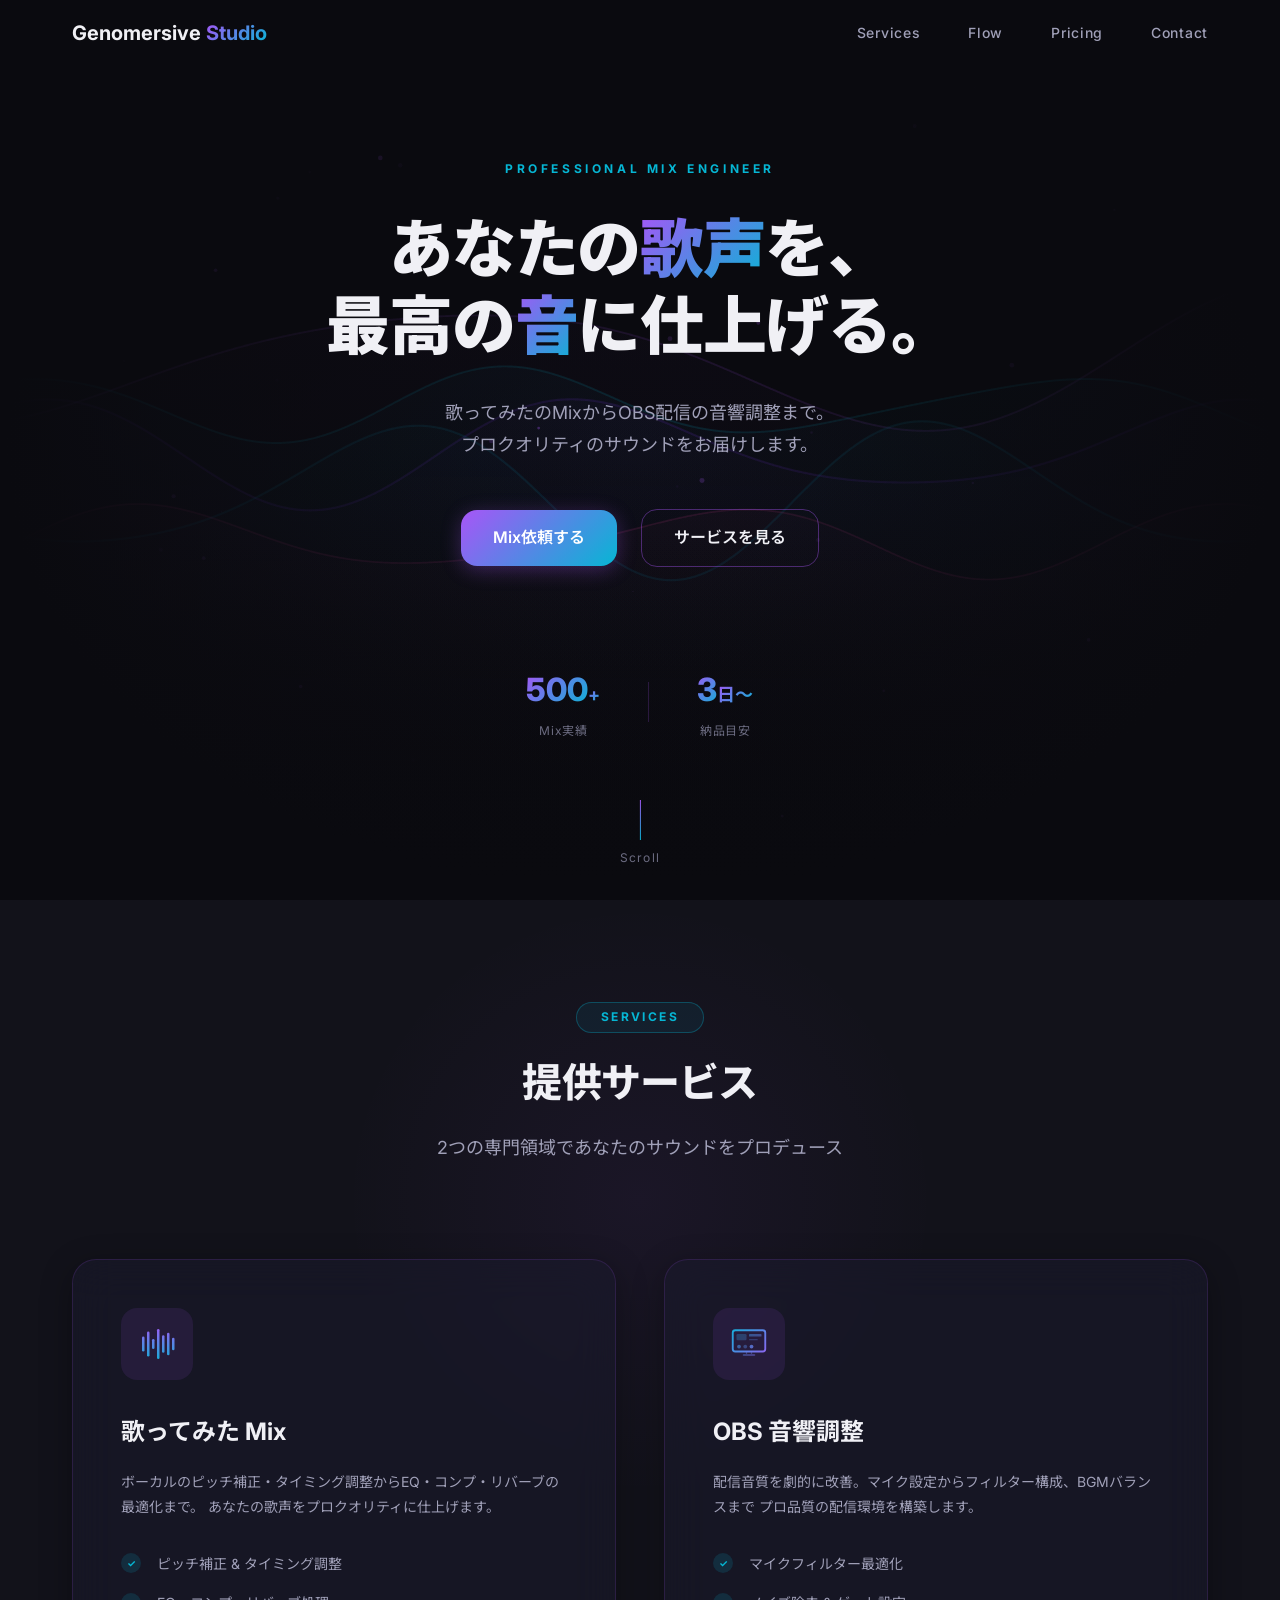
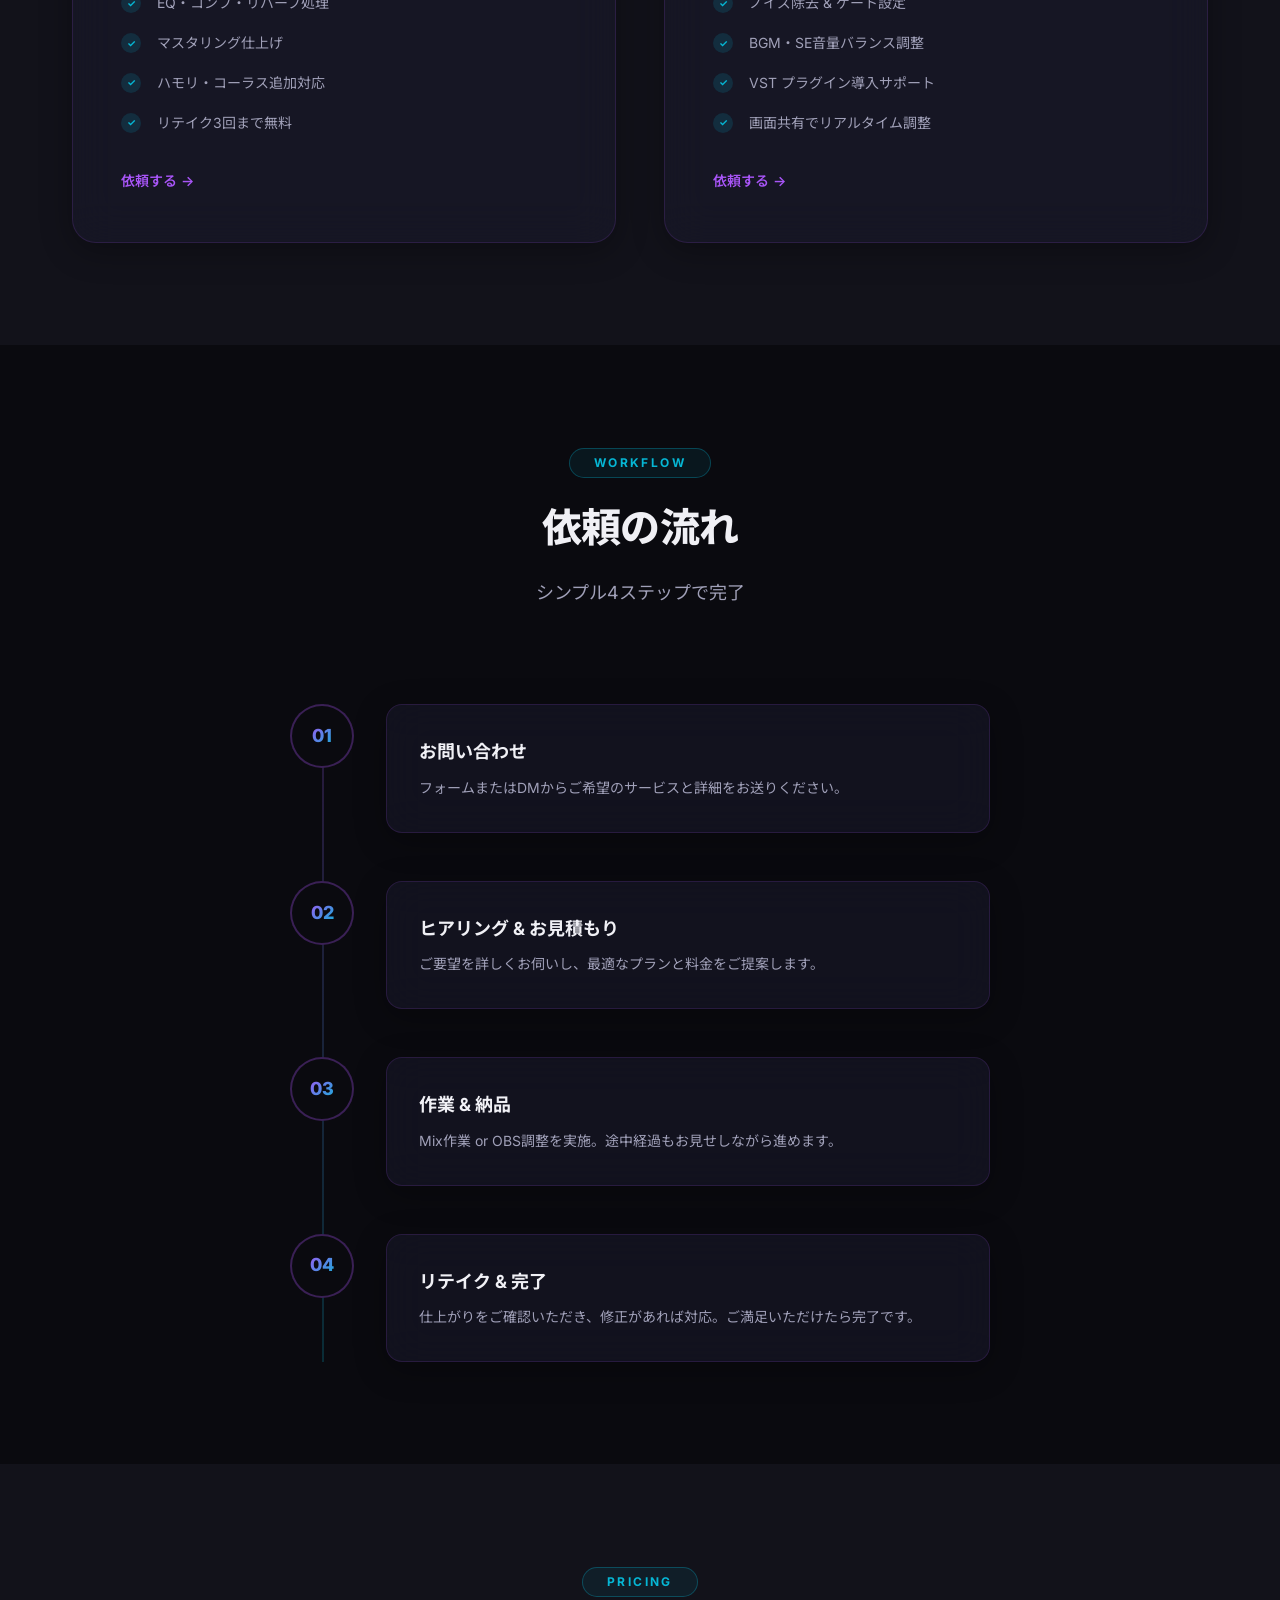
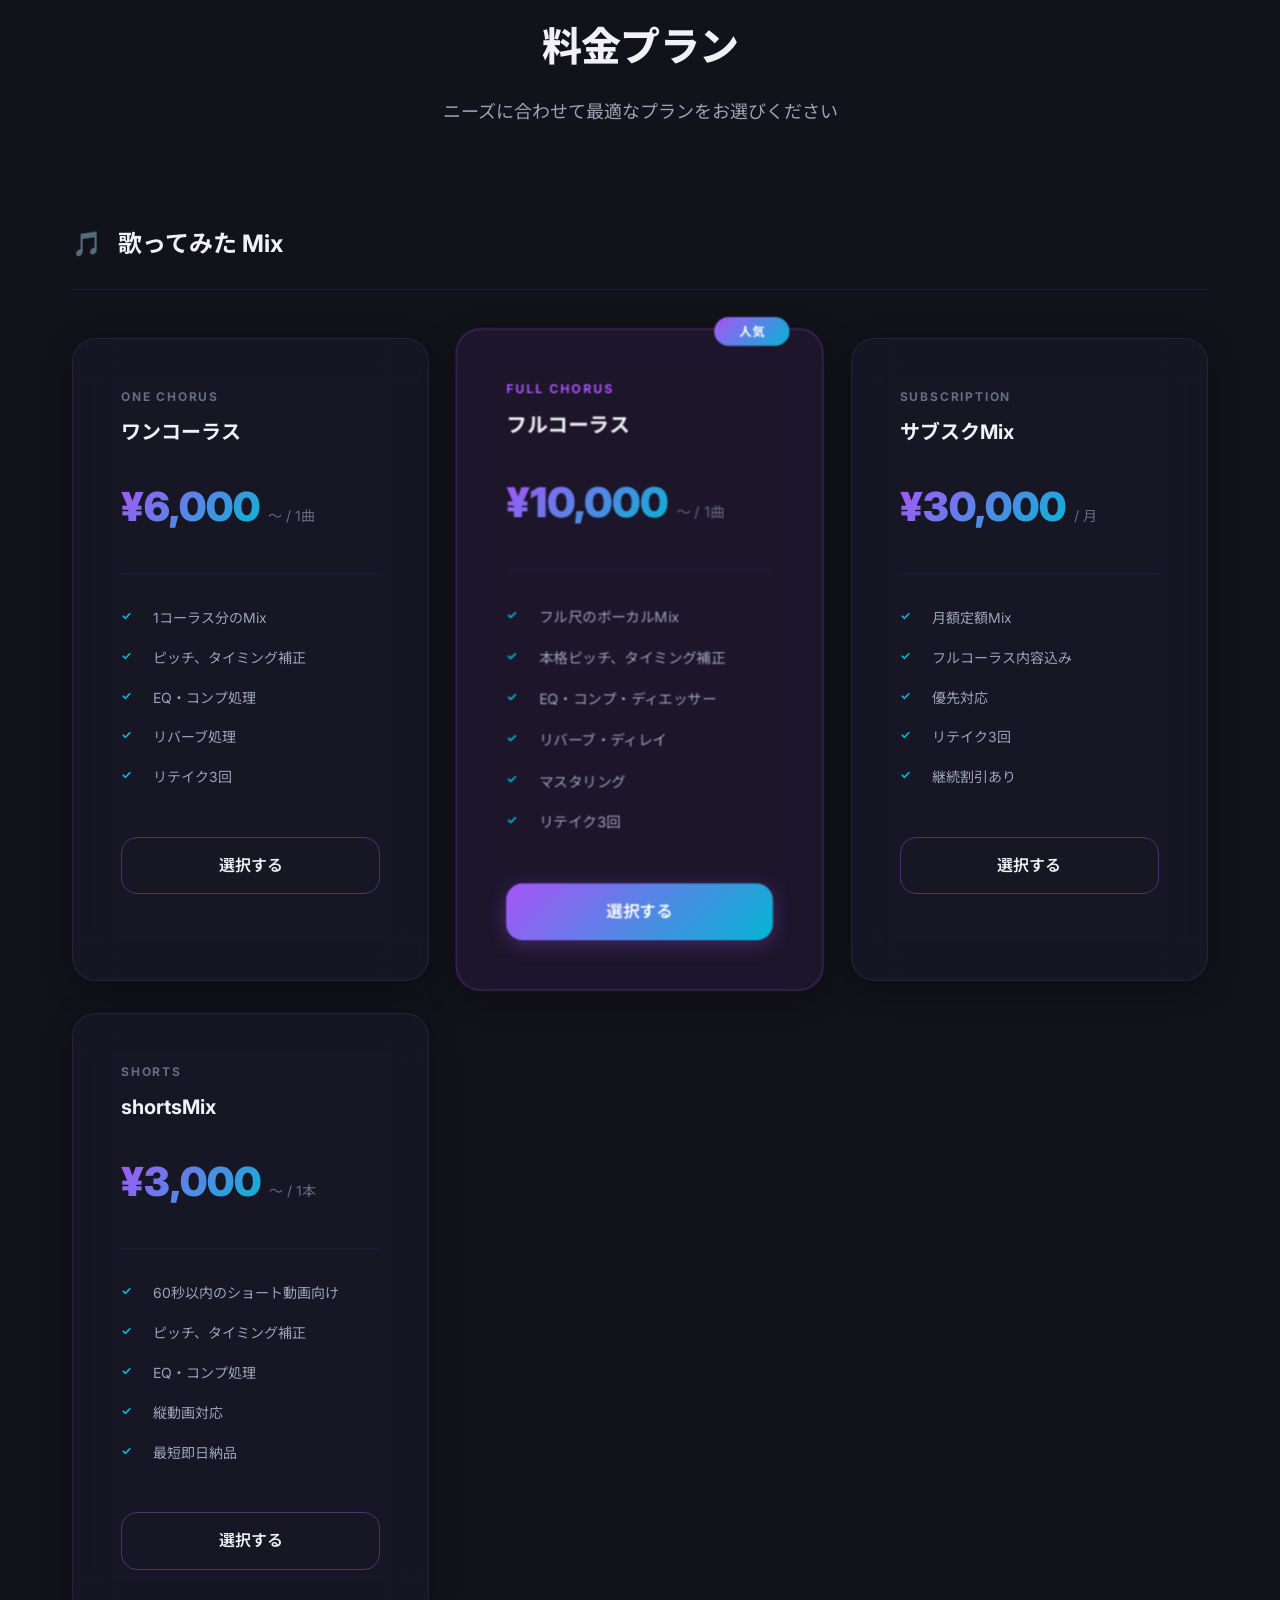
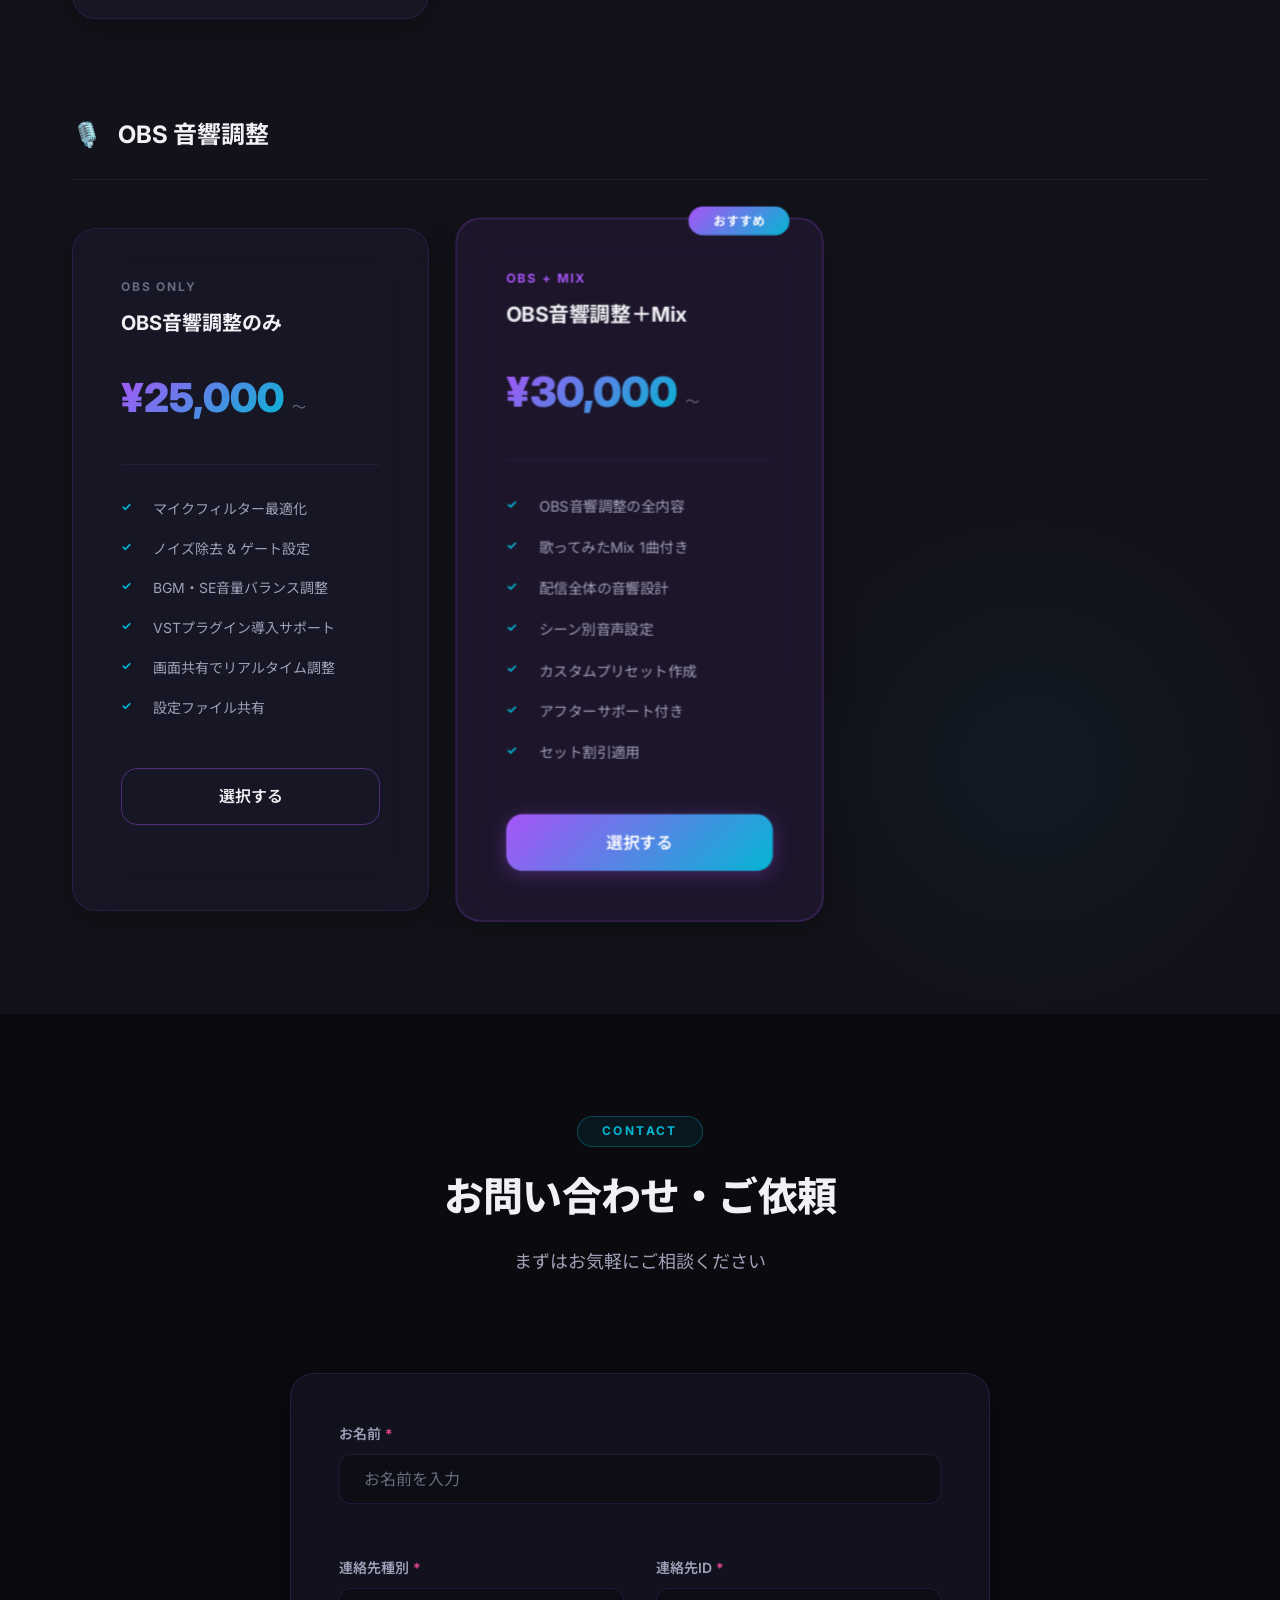
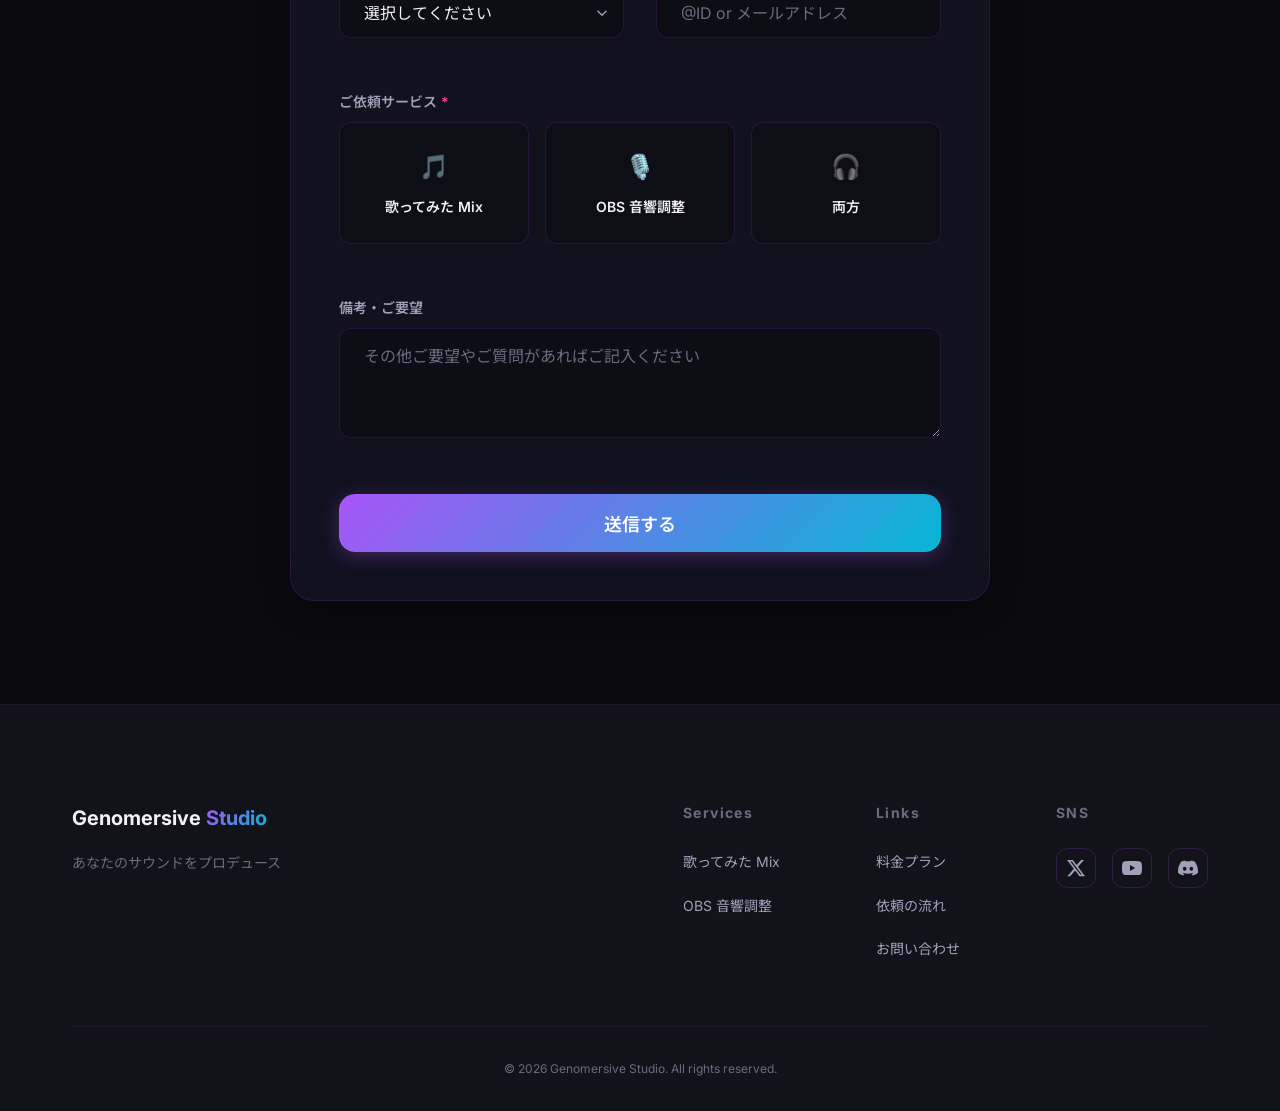
==== commit 246cd993: "Update index.html" ====
--- a/index.html
+++ b/index.html
@@ -63,11 +63,7 @@
           <span class="stat-number" data-target="500">0</span><span class="stat-suffix">+</span>
           <span class="stat-label">Mix実績</span>
         </div>
-        <div class="stat-divider"></div>
-        <div class="stat">
-          <span class="stat-number" data-target="98">0</span><span class="stat-suffix">%</span>
-          <span class="stat-label">満足度</span>
-        </div>
+
         <div class="stat-divider"></div>
         <div class="stat">
           <span class="stat-number" data-target="3">0</span><span class="stat-suffix">日〜</span>
@@ -575,4 +571,4 @@
   <script src="script.js"></script>
 </body>
 
-</html>+</html>
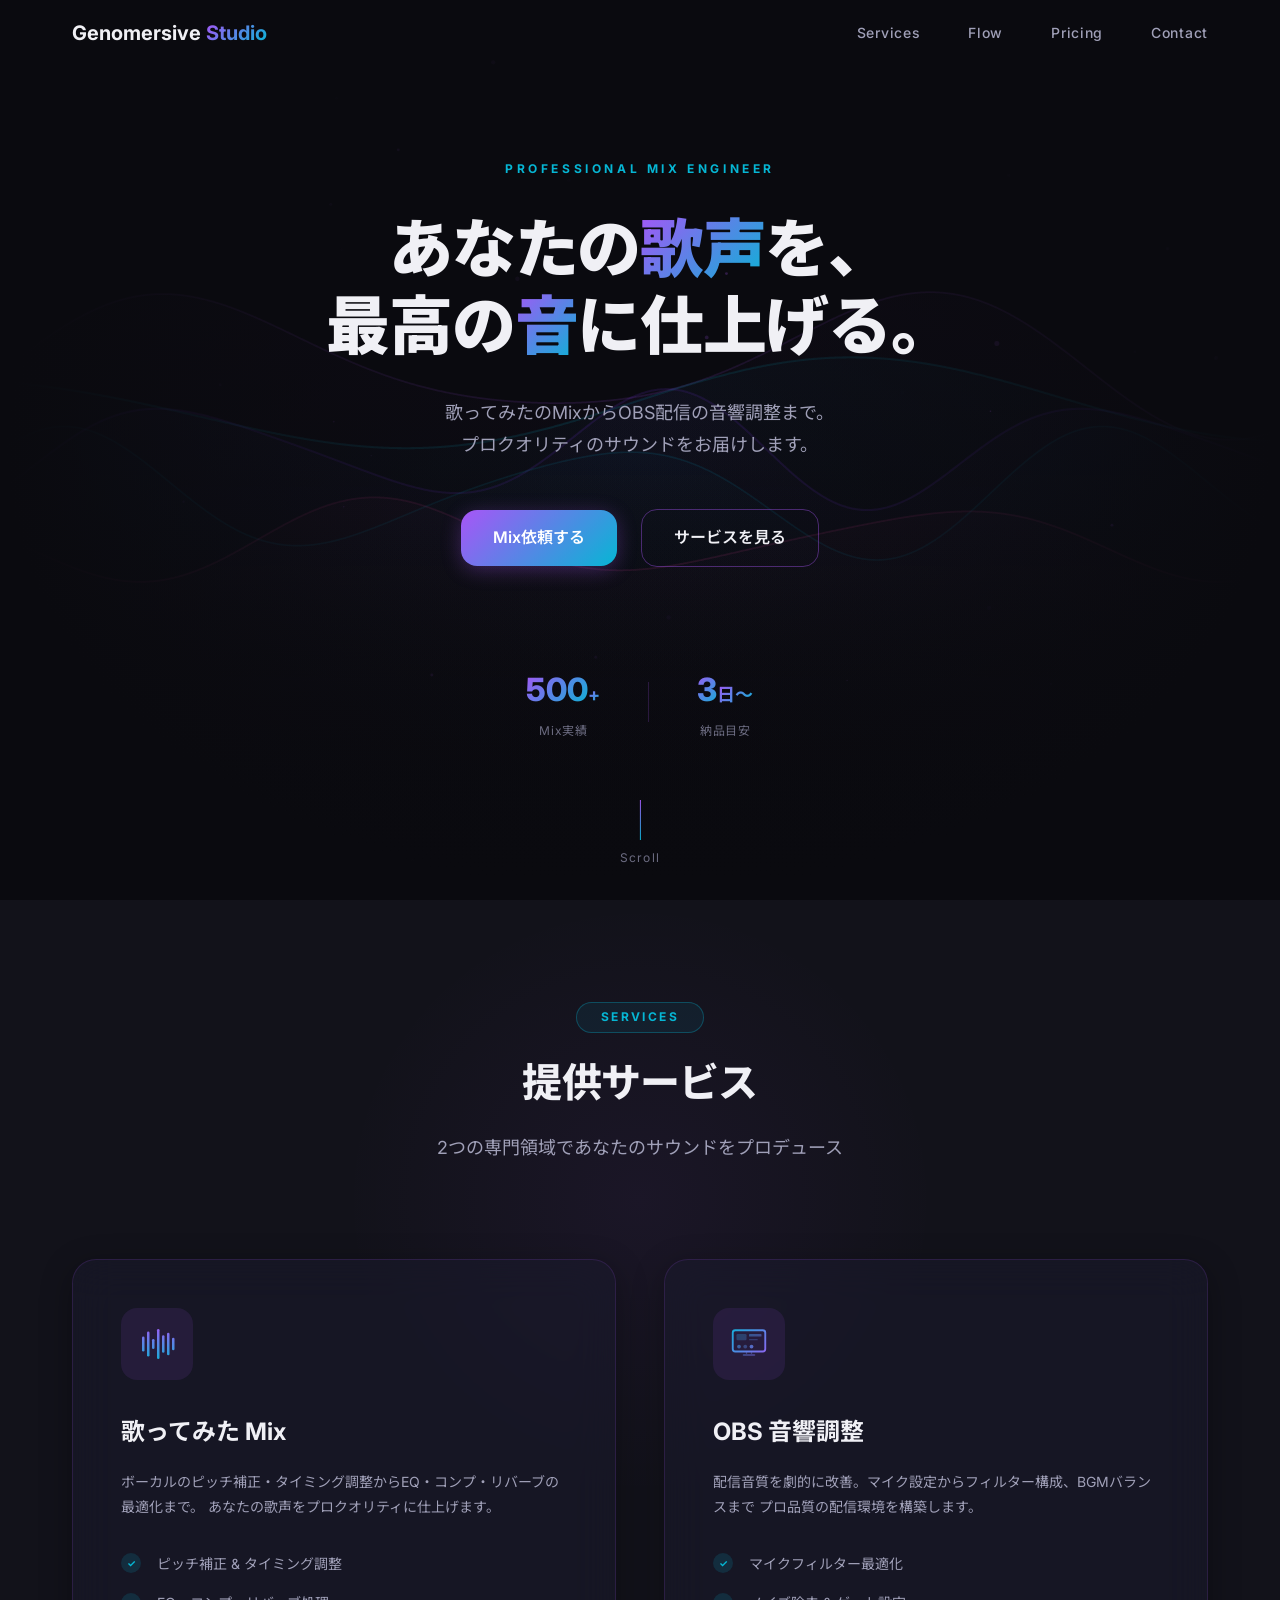
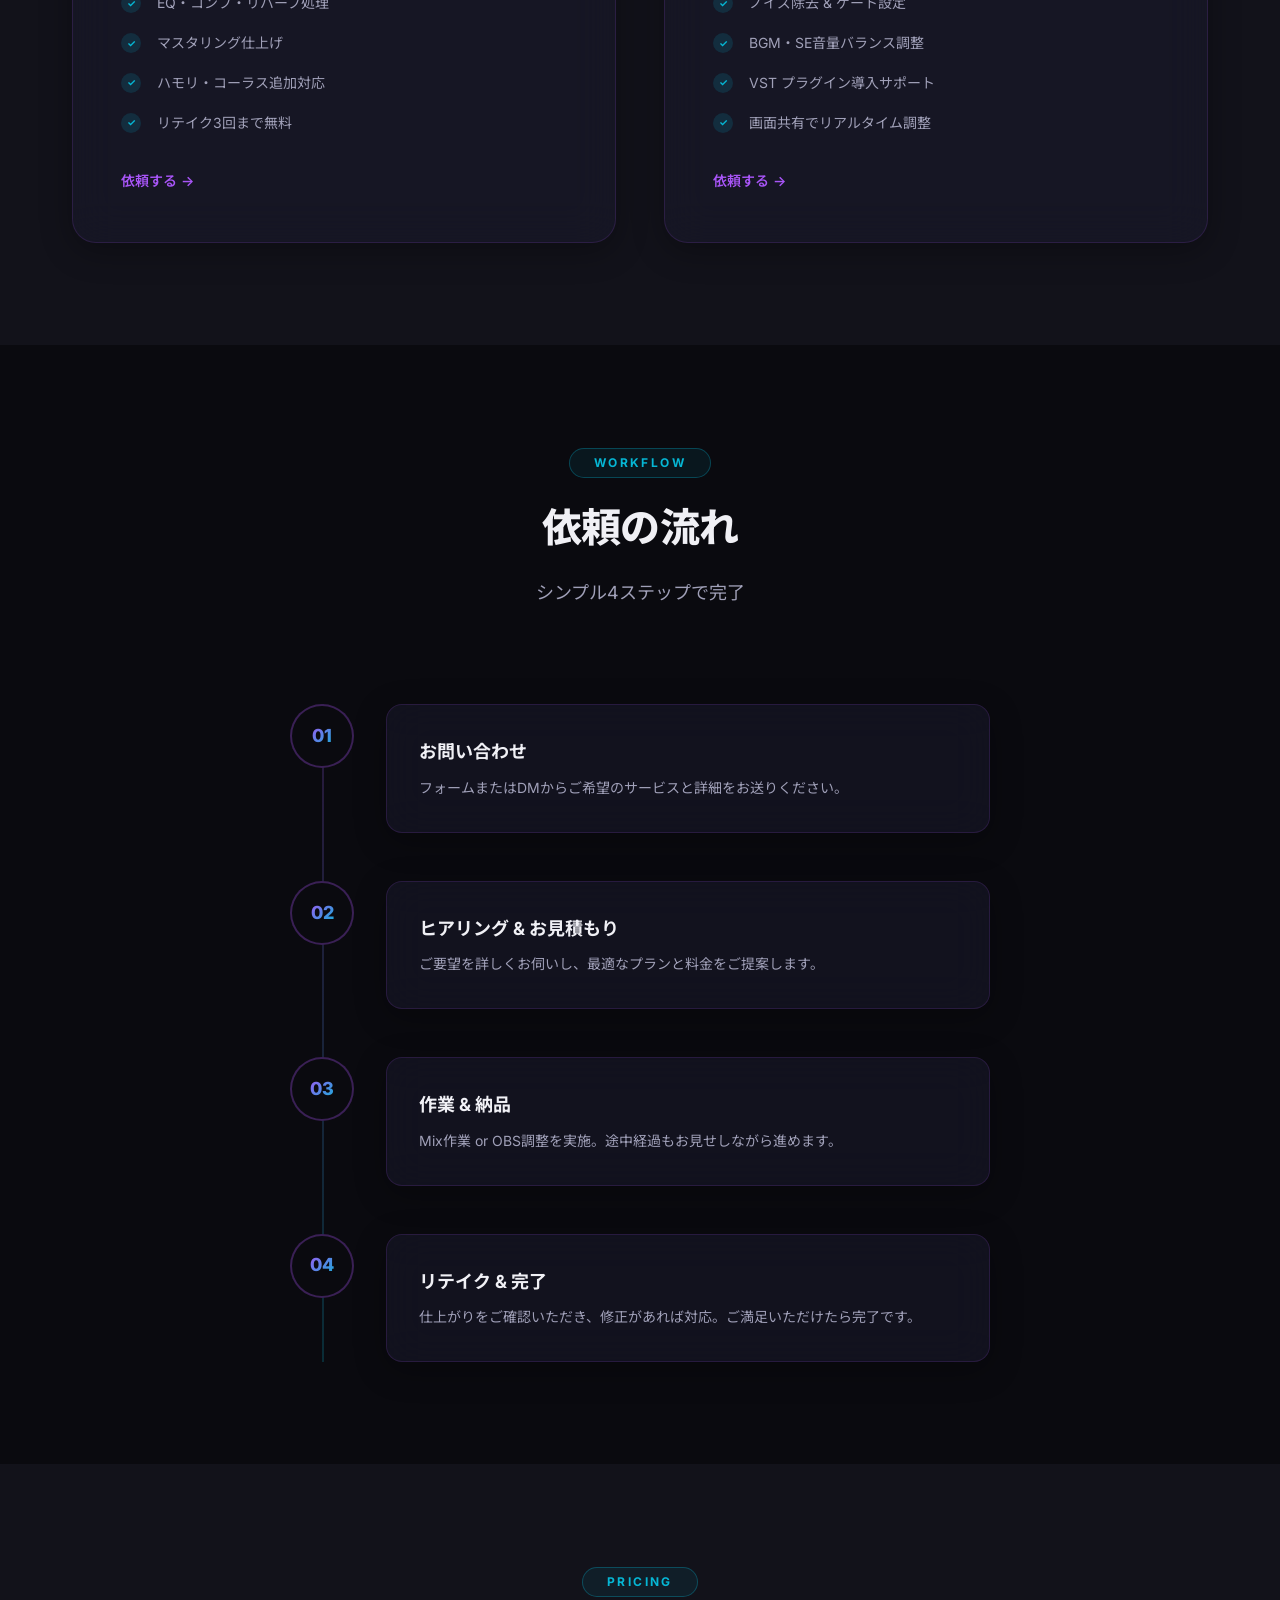
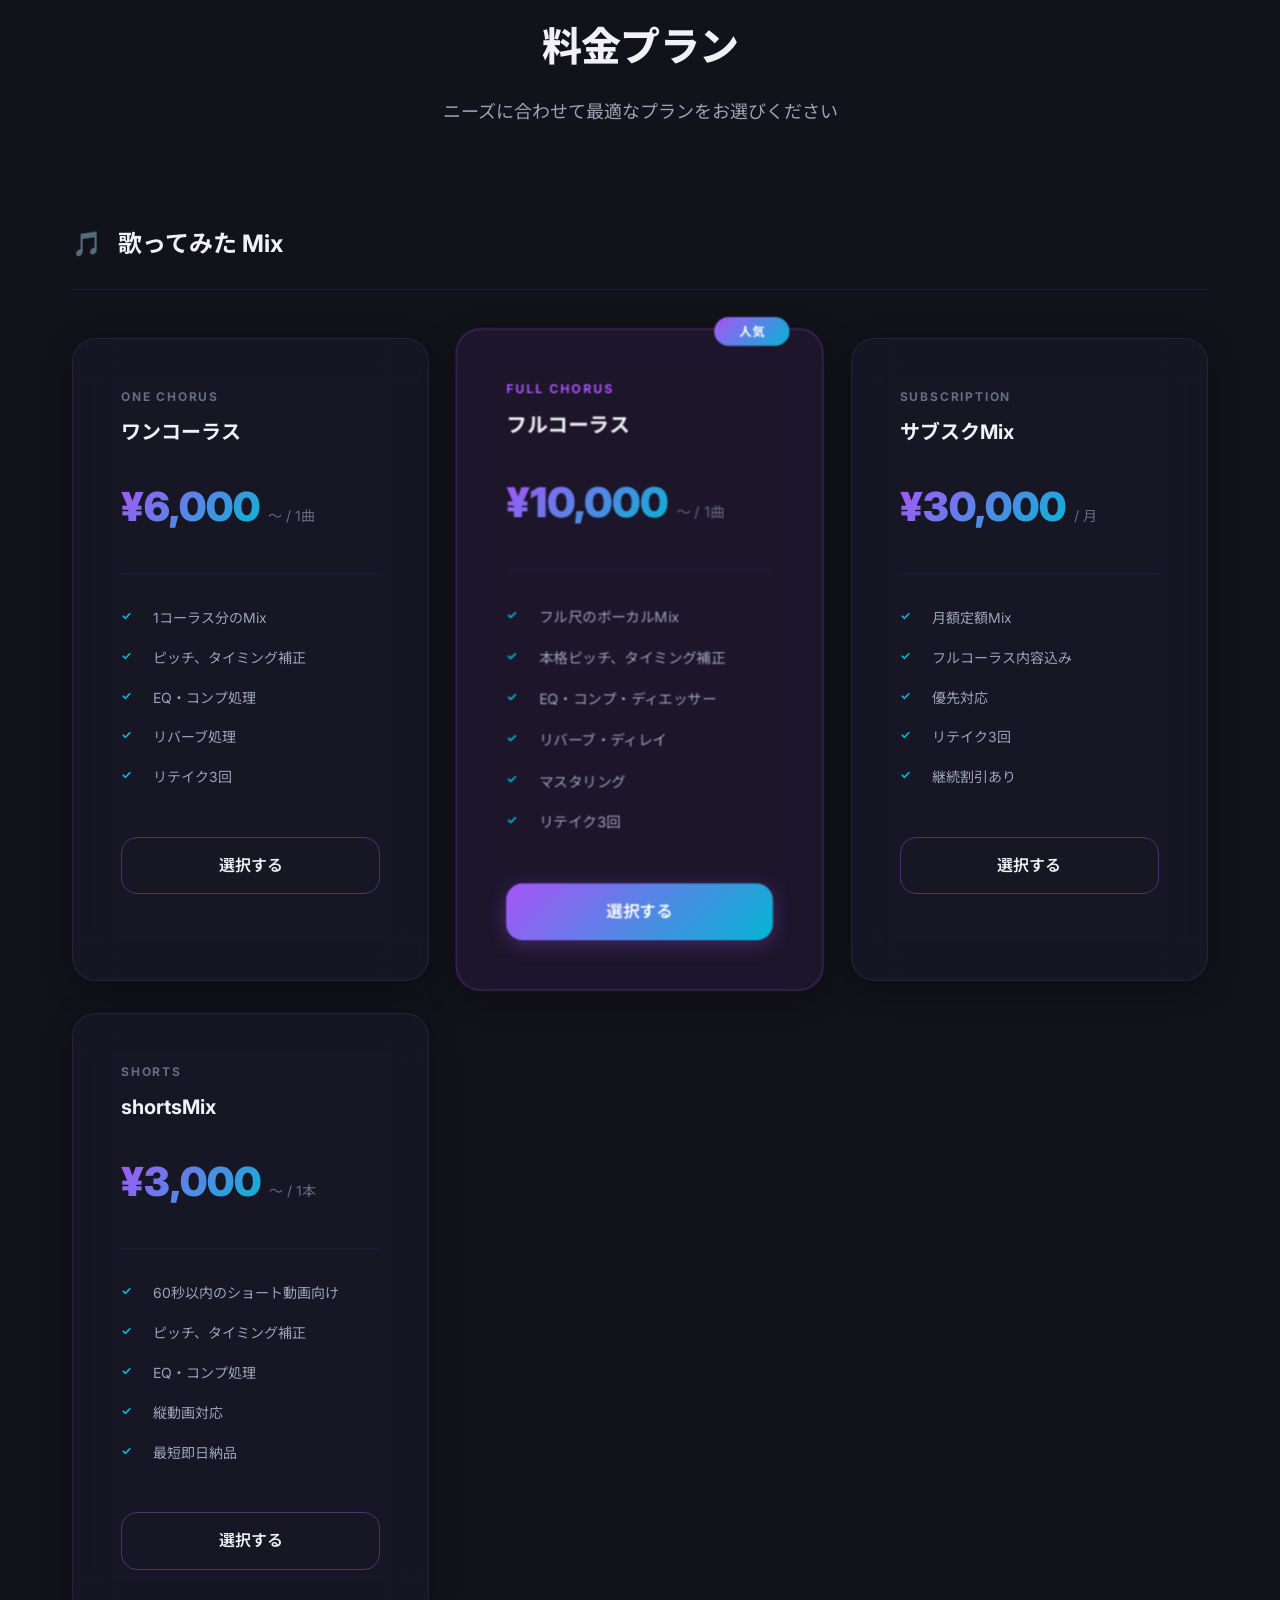
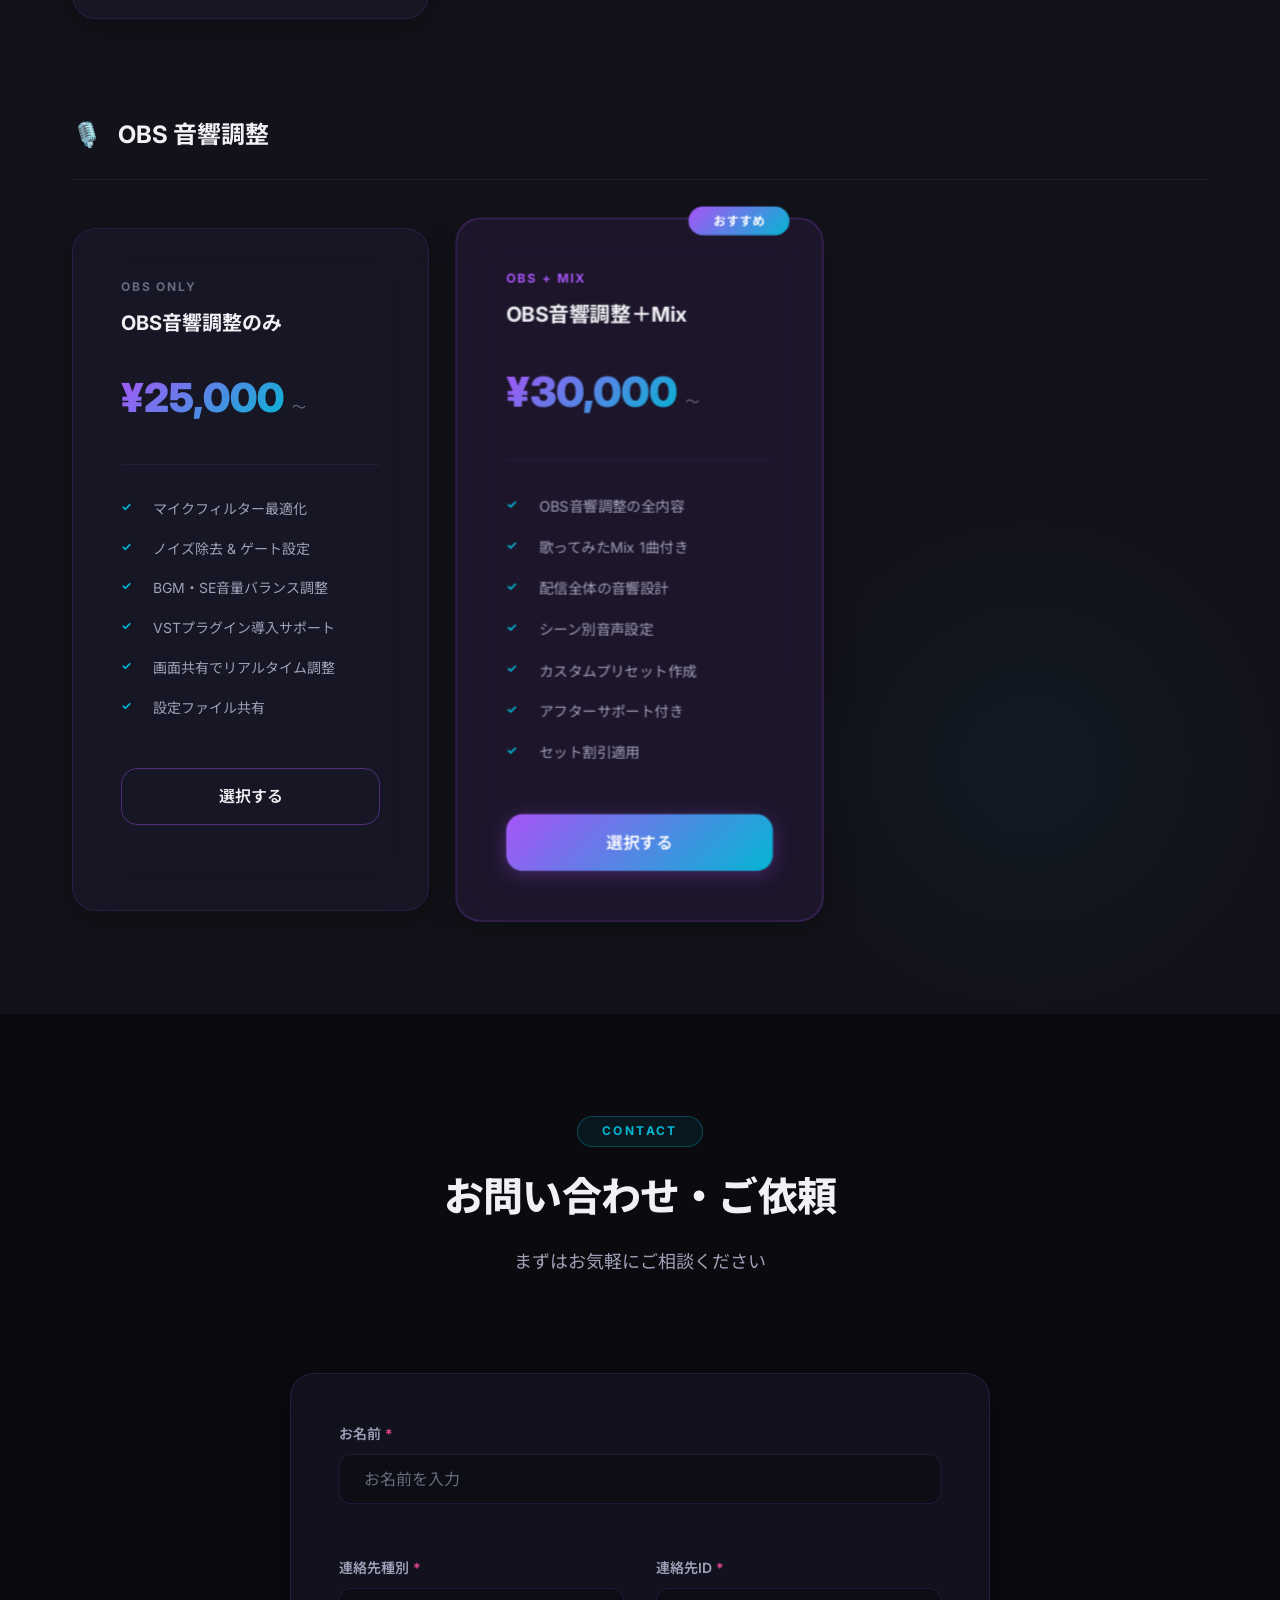
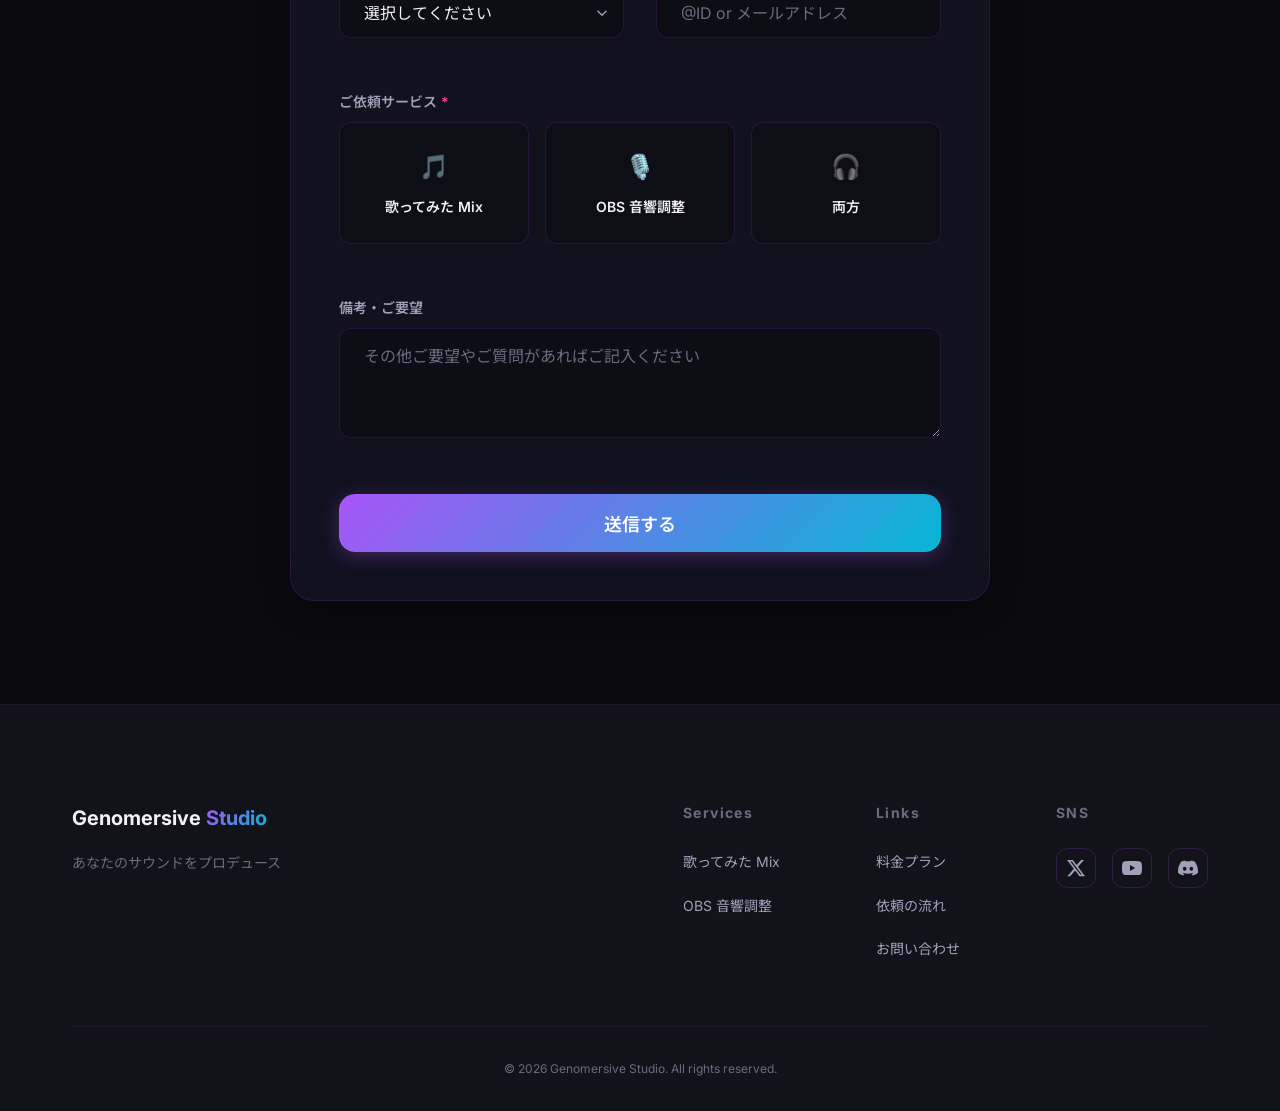
==== commit cffb1bbf: "Update index.html" ====
--- a/index.html
+++ b/index.html
@@ -19,6 +19,13 @@
 </head>
 
 <body>
+  <!-- Ambient Backgrounds -->
+  <div class="ambient-bg">
+    <div class="ambient-orb orb-1"></div>
+    <div class="ambient-orb orb-2"></div>
+    <div class="ambient-orb orb-3"></div>
+  </div>
+
   <!-- Navigation -->
   <nav id="navbar" class="navbar">
     <div class="nav-container">
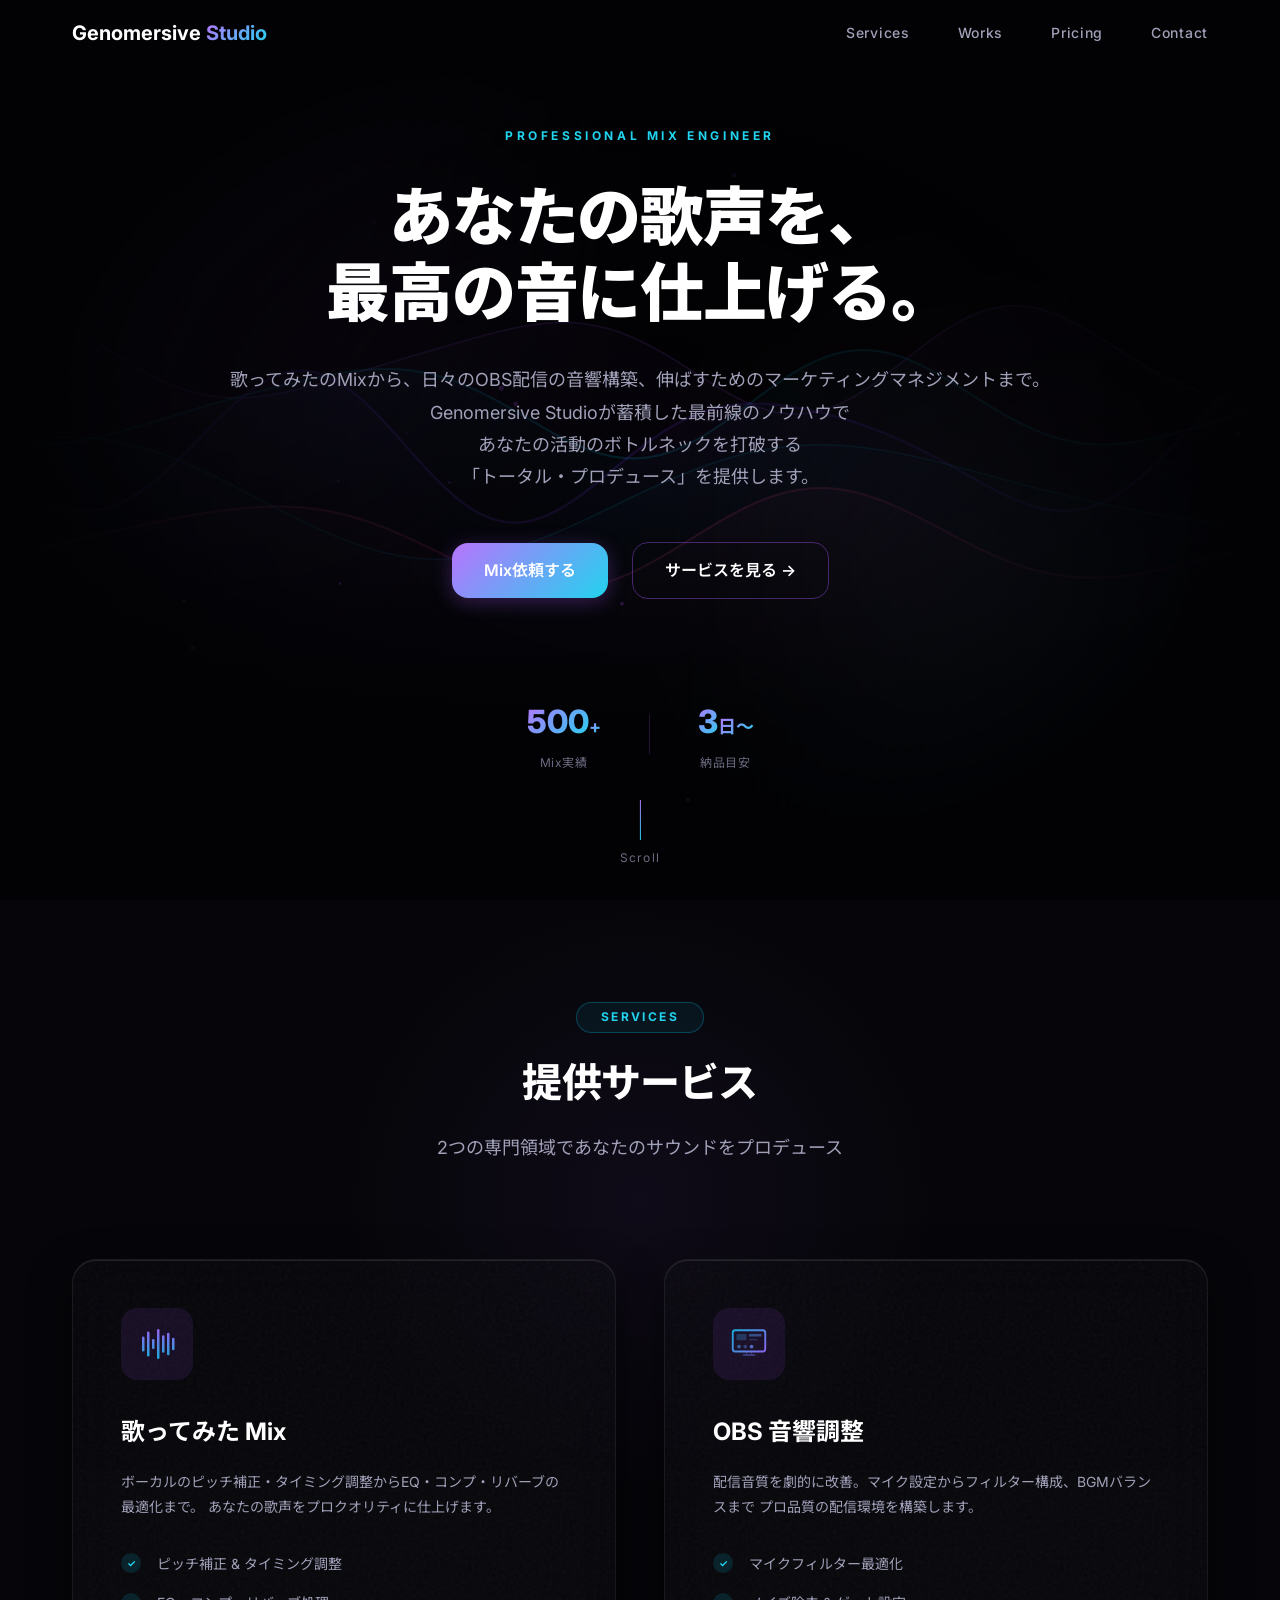
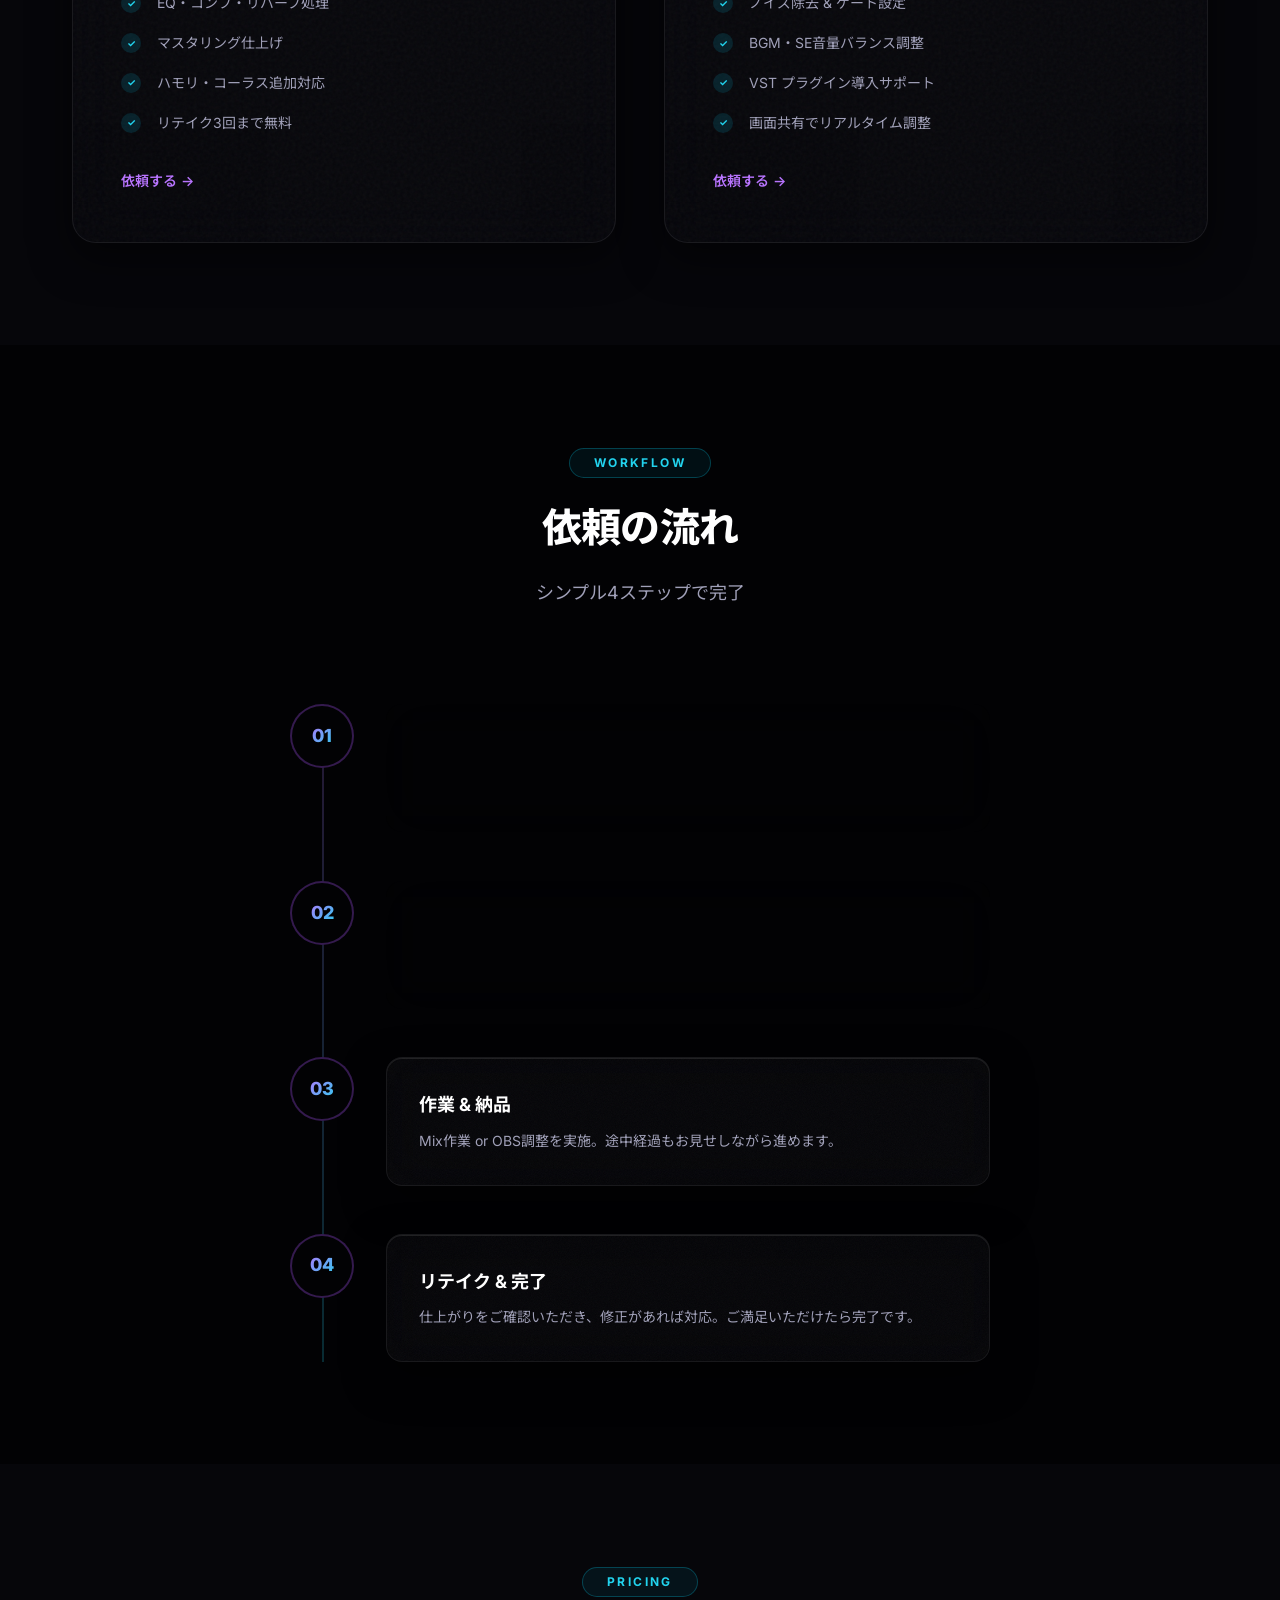
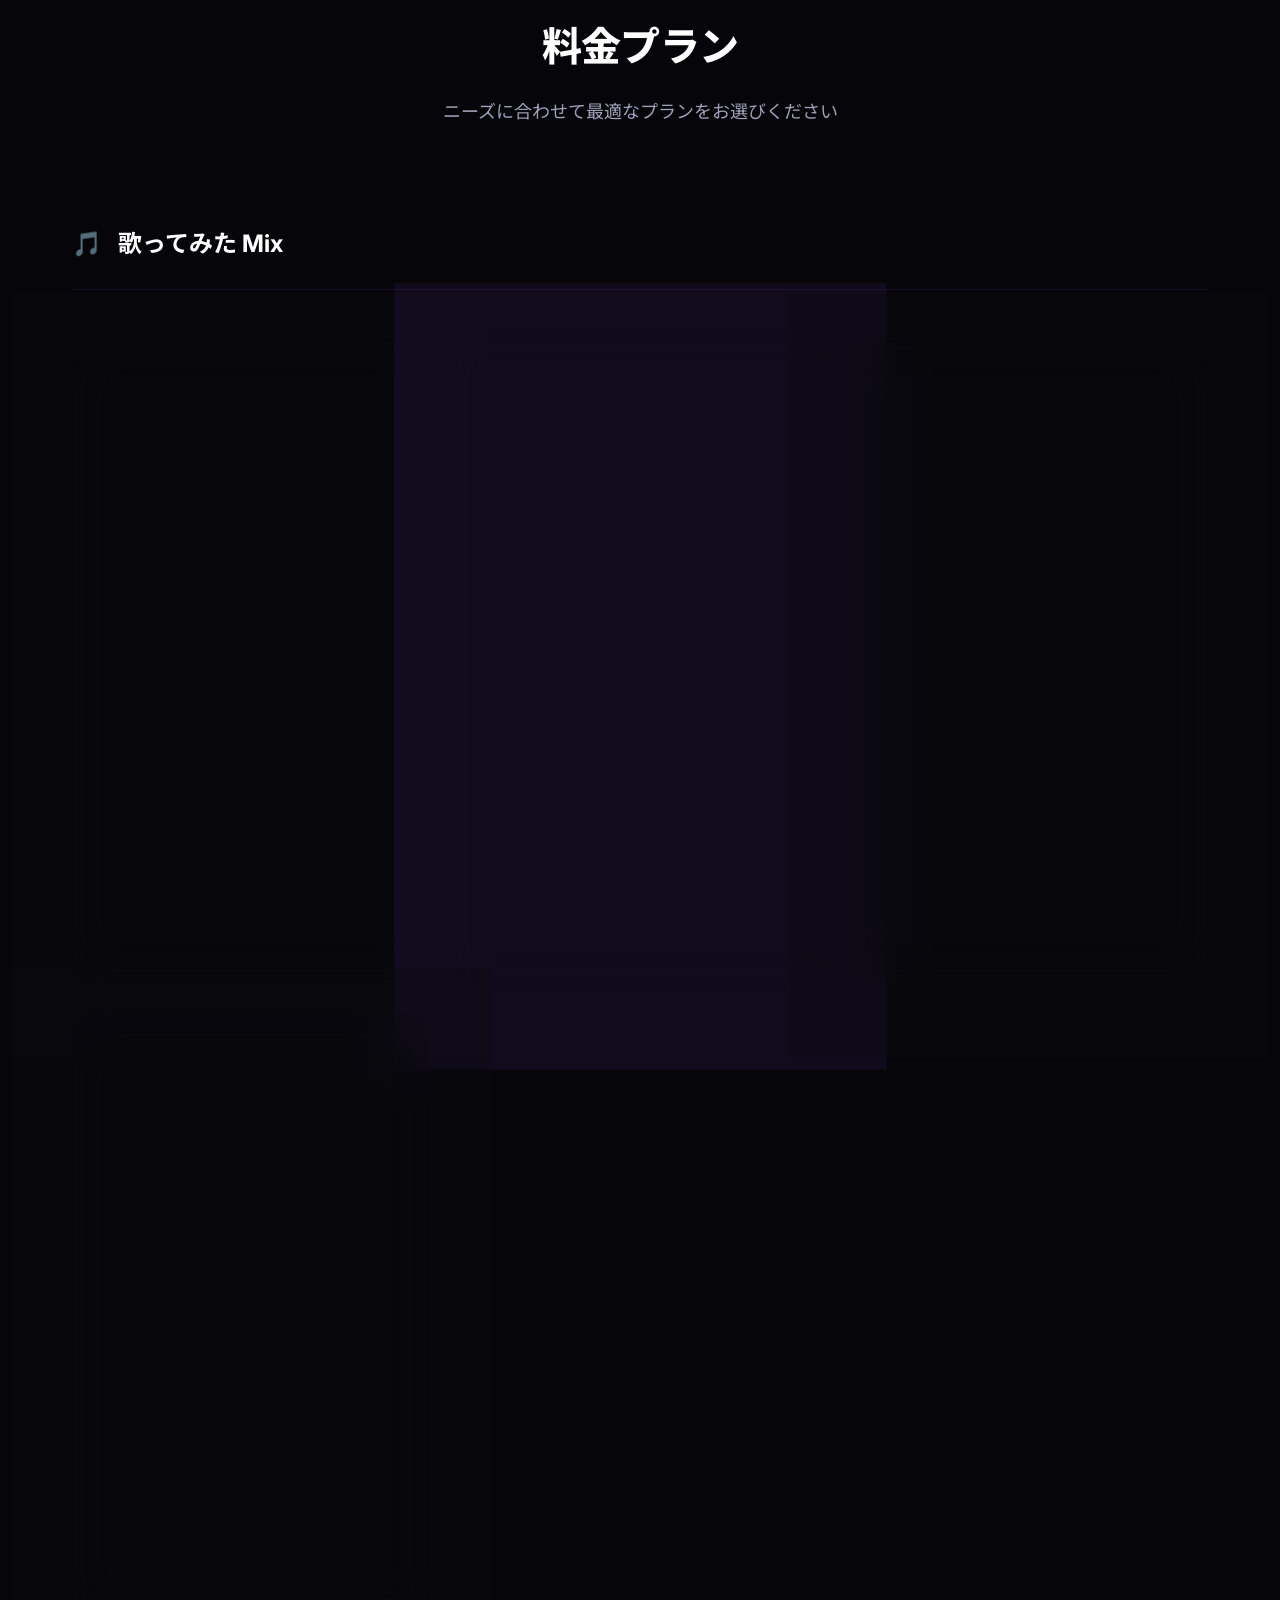
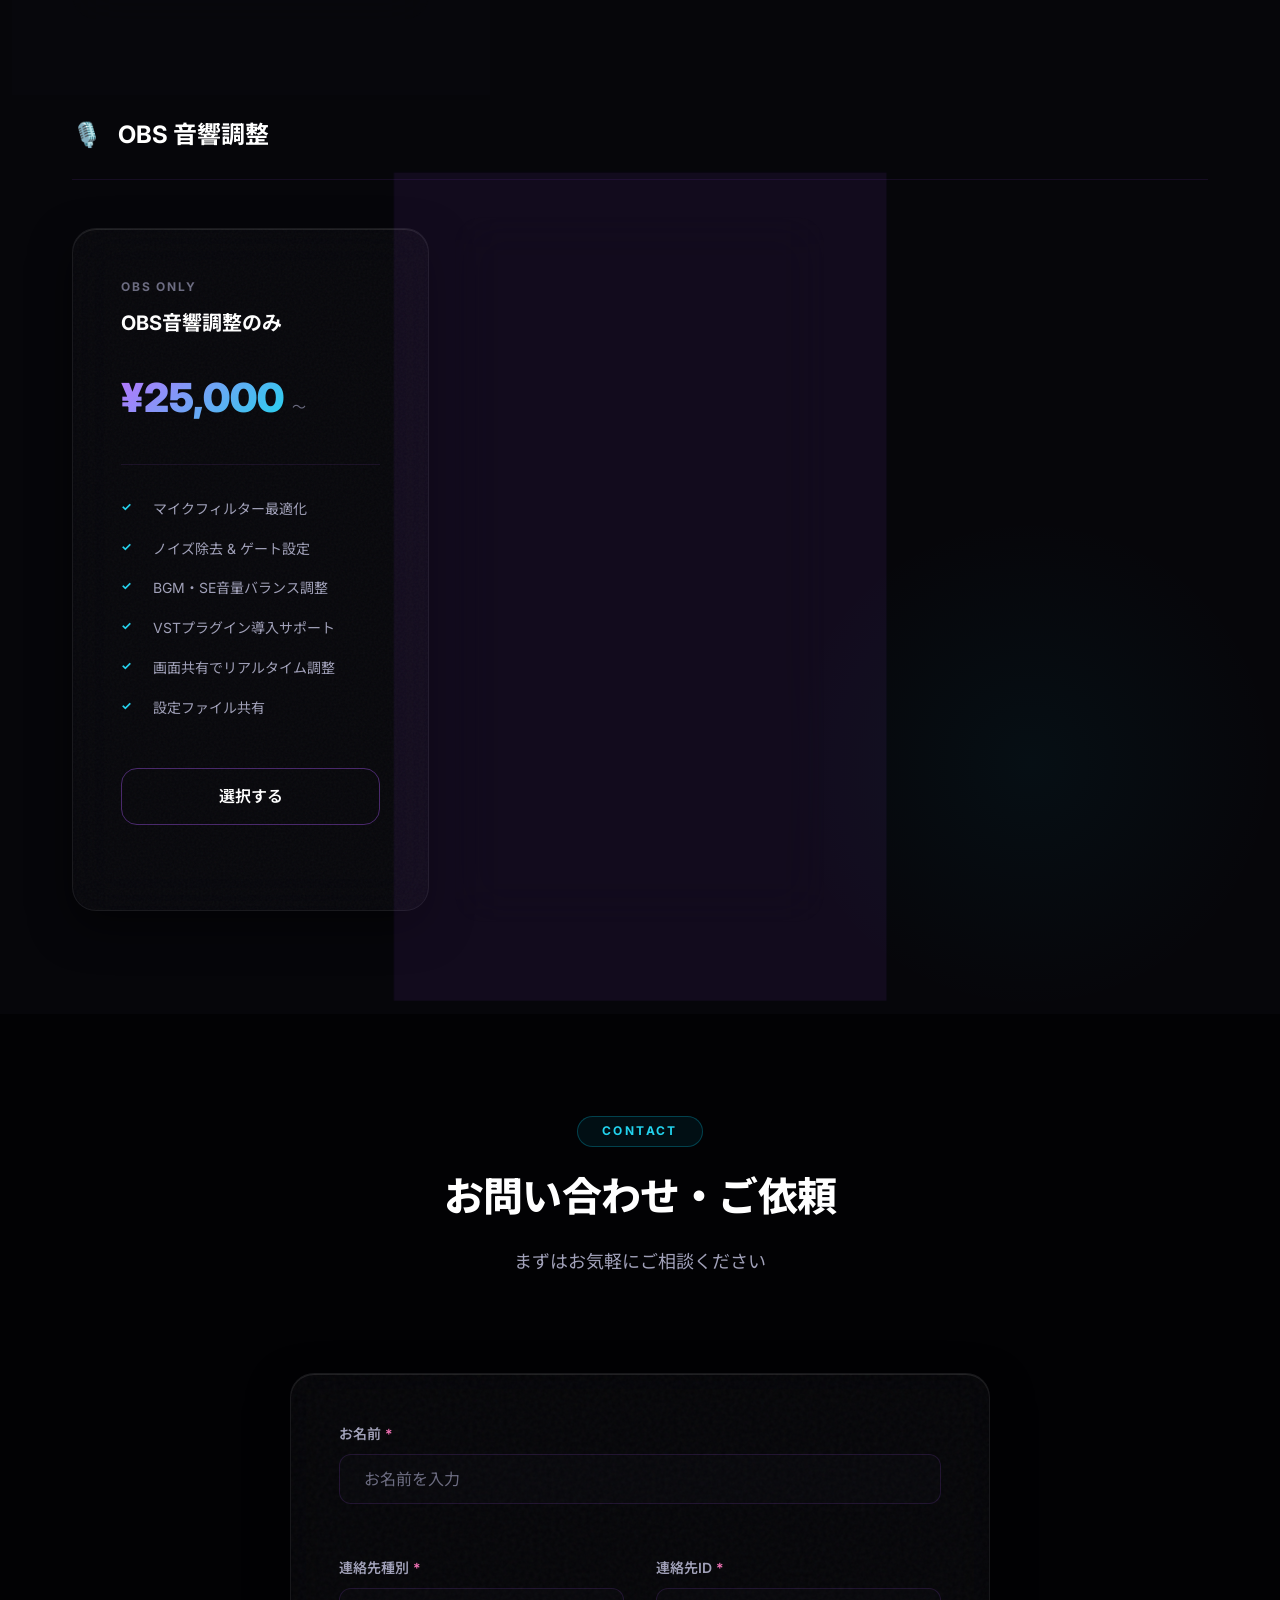
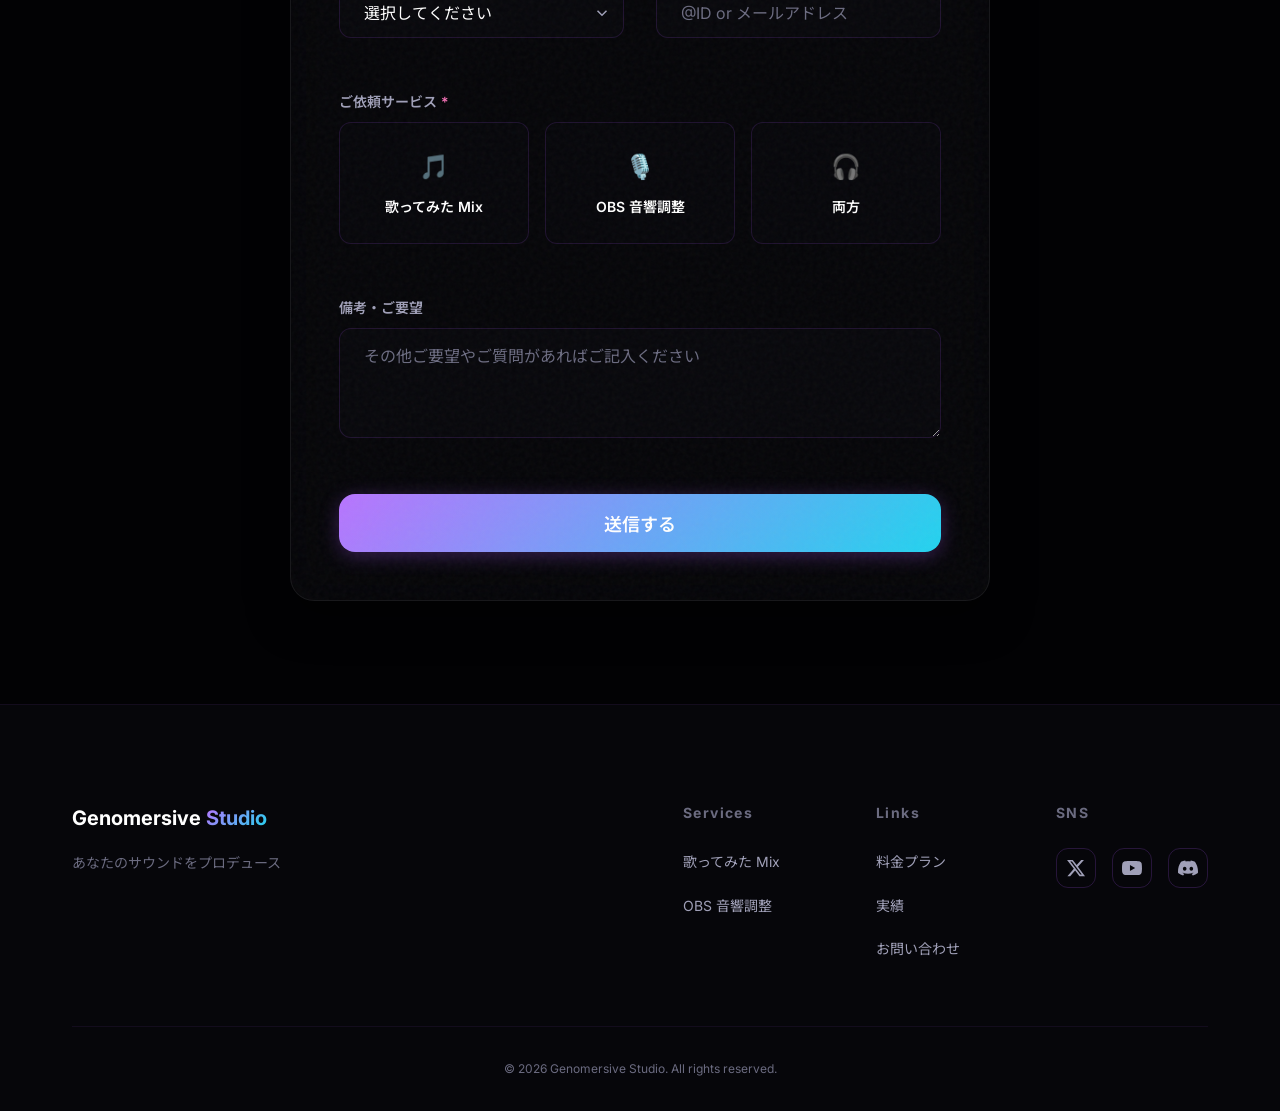
==== commit f2d82714: "0323index.html" ====
--- a/index.html
+++ b/index.html
@@ -34,7 +34,7 @@
       </a>
       <ul class="nav-links" id="navLinks">
         <li><a href="#services">Services</a></li>
-        <li><a href="#workflow">Flow</a></li>
+        <li><a href="works.html">Works</a></li>
         <li><a href="#pricing">Pricing</a></li>
         <li><a href="#contact">Contact</a></li>
       </ul>
@@ -51,19 +51,20 @@
     <div class="hero-content">
       <p class="hero-tag animate-in">PROFESSIONAL MIX ENGINEER</p>
       <h1 class="hero-title animate-in">
-        あなたの<span class="gradient-text">歌声</span>を、<br>
-        最高の<span class="gradient-text">音</span>に仕上げる。
+        あなたの歌声を、<br>
+        最高の音に仕上げる。
       </h1>
       <p class="hero-description animate-in">
-        歌ってみたのMixからOBS配信の音響調整まで。<br>
-        プロクオリティのサウンドをお届けします。
+        歌ってみたのMixから、日々のOBS配信の音響構築、伸ばすためのマーケティングマネジメントまで。<br>
+        Genomersive Studioが蓄積した最前線のノウハウで<br>
+        あなたの活動のボトルネックを打破する<br>
+        「トータル・プロデュース」を提供します。
       </p>
       <div class="hero-cta animate-in">
         <a href="#contact" class="btn btn-primary">
-          <span class="btn-glow"></span>
           Mix依頼する
         </a>
-        <a href="#services" class="btn btn-outline">サービスを見る</a>
+        <a href="#services" class="btn btn-outline">サービスを見る →</a>
       </div>
       <div class="hero-stats animate-in">
         <div class="stat">
@@ -540,7 +541,7 @@
             <h4>Links</h4>
             <ul>
               <li><a href="#pricing">料金プラン</a></li>
-              <li><a href="#workflow">依頼の流れ</a></li>
+              <li><a href="works.html">実績</a></li>
               <li><a href="#contact">お問い合わせ</a></li>
             </ul>
           </div>
--- a/style.css
+++ b/style.css
@@ -3,22 +3,22 @@
    =========================== */
 :root {
   /* Colors */
-  --bg-primary: #0a0a0f;
-  --bg-secondary: #12121a;
-  --bg-tertiary: #1a1a2e;
-  --bg-card: rgba(26, 26, 46, 0.6);
-  --text-primary: #f0f0f5;
+  --bg-primary: #020204;
+  --bg-secondary: #06060a;
+  --bg-tertiary: #0a0a10;
+  --bg-card: rgba(10, 10, 16, 0.6);
+  --text-primary: #ffffff;
   --text-secondary: #a0a0b8;
   --text-muted: #6b6b80;
-  --accent-purple: #a855f7;
-  --accent-cyan: #06b6d4;
-  --accent-pink: #ec4899;
-  --gradient-primary: linear-gradient(135deg, #a855f7, #06b6d4);
-  --gradient-hero: linear-gradient(135deg, #a855f7 0%, #7c3aed 30%, #06b6d4 70%, #0891b2 100%);
-  --gradient-glow: linear-gradient(135deg, rgba(168, 85, 247, 0.4), rgba(6, 182, 212, 0.4));
-  --glass-bg: rgba(26, 26, 46, 0.5);
-  --glass-border: rgba(168, 85, 247, 0.15);
-  --glass-shadow: 0 8px 32px rgba(0, 0, 0, 0.3);
+  --accent-purple: #b874fe;
+  --accent-cyan: #22d3ee;
+  --accent-pink: #f472b6;
+  --gradient-primary: linear-gradient(135deg, #b874fe, #22d3ee);
+  --gradient-hero: linear-gradient(135deg, #b874fe 0%, #8b5cf6 30%, #22d3ee 70%, #06b6d4 100%);
+  --gradient-glow: linear-gradient(135deg, rgba(184, 116, 254, 0.4), rgba(34, 211, 238, 0.4));
+  --glass-bg: rgba(10, 10, 15, 0.4);
+  --glass-border: rgba(255, 255, 255, 0.08);
+  --glass-shadow: 0 16px 40px rgba(0, 0, 0, 0.5);
 
   /* Typography */
   --font-primary: 'Inter', 'Noto Sans JP', -apple-system, BlinkMacSystemFont, sans-serif;
@@ -109,10 +109,22 @@
    =========================== */
 .glass {
   background: var(--glass-bg);
-  backdrop-filter: blur(20px);
-  -webkit-backdrop-filter: blur(20px);
+  backdrop-filter: blur(24px);
+  -webkit-backdrop-filter: blur(24px);
   border: 1px solid var(--glass-border);
-  box-shadow: var(--glass-shadow);
+  box-shadow: var(--glass-shadow), inset 0 1px 0 rgba(255, 255, 255, 0.1);
+  position: relative;
+}
+
+.glass::after {
+  content: '';
+  position: absolute;
+  inset: 0;
+  background-image: url('data:image/svg+xml,%3Csvg viewBox="0 0 200 200" xmlns="http://www.w3.org/2000/svg"%3E%3Cfilter id="noiseFilter"%3E%3CfeTurbulence type="fractalNoise" baseFrequency="0.8" numOctaves="3" stitchTiles="stitch"/%3E%3C/filter%3E%3Crect width="100%25" height="100%25" filter="url(%23noiseFilter)"/%3E%3C/svg%3E');
+  opacity: 0.04;
+  pointer-events: none;
+  border-radius: inherit;
+  z-index: 0;
 }
 
 /* ===========================
@@ -189,16 +201,17 @@
   box-shadow: 0 8px 30px rgba(168, 85, 247, 0.5);
 }
 
+.btn-primary:hover .btn-glow {
+  opacity: 1;
+  transform: translateX(100%);
+}
+
 .btn-primary .btn-glow {
   position: absolute;
   inset: 0;
-  background: linear-gradient(135deg, rgba(255,255,255,0.1), transparent);
-  opacity: 0;
-  transition: opacity var(--transition-base);
-}
-
-.btn-primary:hover .btn-glow {
-  opacity: 1;
+  background: linear-gradient(90deg, transparent, rgba(255, 255, 255, 0.2), transparent);
+  transform: translateX(-100%);
+  transition: transform 0.6s ease;
 }
 
 .btn-outline {
@@ -533,20 +546,25 @@
   content: '';
   position: absolute;
   inset: 0;
-  background: var(--gradient-primary);
+  background: radial-gradient(
+    800px circle at var(--mouse-x, 0) var(--mouse-y, 0),
+    rgba(255, 255, 255, 0.06),
+    transparent 40%
+  );
   opacity: 0;
-  transition: opacity var(--transition-slow);
-  z-index: 0;
+  transition: opacity 0.5s;
+  pointer-events: none;
+  z-index: 1;
 }
 
 .service-card:hover {
   transform: translateY(-8px);
-  border-color: rgba(168, 85, 247, 0.3);
-  box-shadow: 0 20px 60px rgba(168, 85, 247, 0.15);
+  border-color: rgba(255, 255, 255, 0.15);
+  box-shadow: 0 20px 60px rgba(0, 0, 0, 0.6);
 }
 
 .service-card:hover::before {
-  opacity: 0.04;
+  opacity: 1;
 }
 
 .service-card > * {
@@ -766,8 +784,27 @@
   position: relative;
 }
 
+.pricing-card::before {
+  content: '';
+  position: absolute;
+  inset: 0;
+  background: radial-gradient(
+    800px circle at var(--mouse-x, 0) var(--mouse-y, 0),
+    rgba(255, 255, 255, 0.06),
+    transparent 40%
+  );
+  opacity: 0;
+  transition: opacity 0.5s;
+  pointer-events: none;
+  z-index: 1;
+}
+
 .pricing-card:hover {
   transform: translateY(-4px);
+}
+
+.pricing-card:hover::before {
+  opacity: 1;
 }
 
 .pricing-card.featured {
@@ -1275,3 +1312,56 @@
     height: 1px;
   }
 }
+
+/* ===========================
+   Ambient Backgrounds
+   =========================== */
+.ambient-bg {
+  position: fixed;
+  inset: 0;
+  z-index: -1;
+  pointer-events: none;
+  overflow: hidden;
+  background-color: var(--bg-primary);
+}
+
+.ambient-orb {
+  position: absolute;
+  border-radius: 50%;
+  filter: blur(100px);
+  opacity: 0.5;
+  animation: floatOrb 20s infinite ease-in-out;
+}
+
+.orb-1 {
+  width: 600px;
+  height: 600px;
+  background: rgba(184, 116, 254, 0.15); /* purple */
+  top: -100px;
+  left: -100px;
+  animation-delay: 0s;
+}
+
+.orb-2 {
+  width: 500px;
+  height: 500px;
+  background: rgba(34, 211, 238, 0.15); /* cyan */
+  bottom: -100px;
+  right: -50px;
+  animation-delay: -5s;
+}
+
+.orb-3 {
+  width: 400px;
+  height: 400px;
+  background: rgba(244, 114, 182, 0.1); /* pink */
+  top: 40%;
+  left: 60%;
+  animation-delay: -10s;
+}
+
+@keyframes floatOrb {
+  0%, 100% { transform: translate(0, 0) scale(1); }
+  33% { transform: translate(30px, -50px) scale(1.1); }
+  66% { transform: translate(-20px, 40px) scale(0.9); }
+}
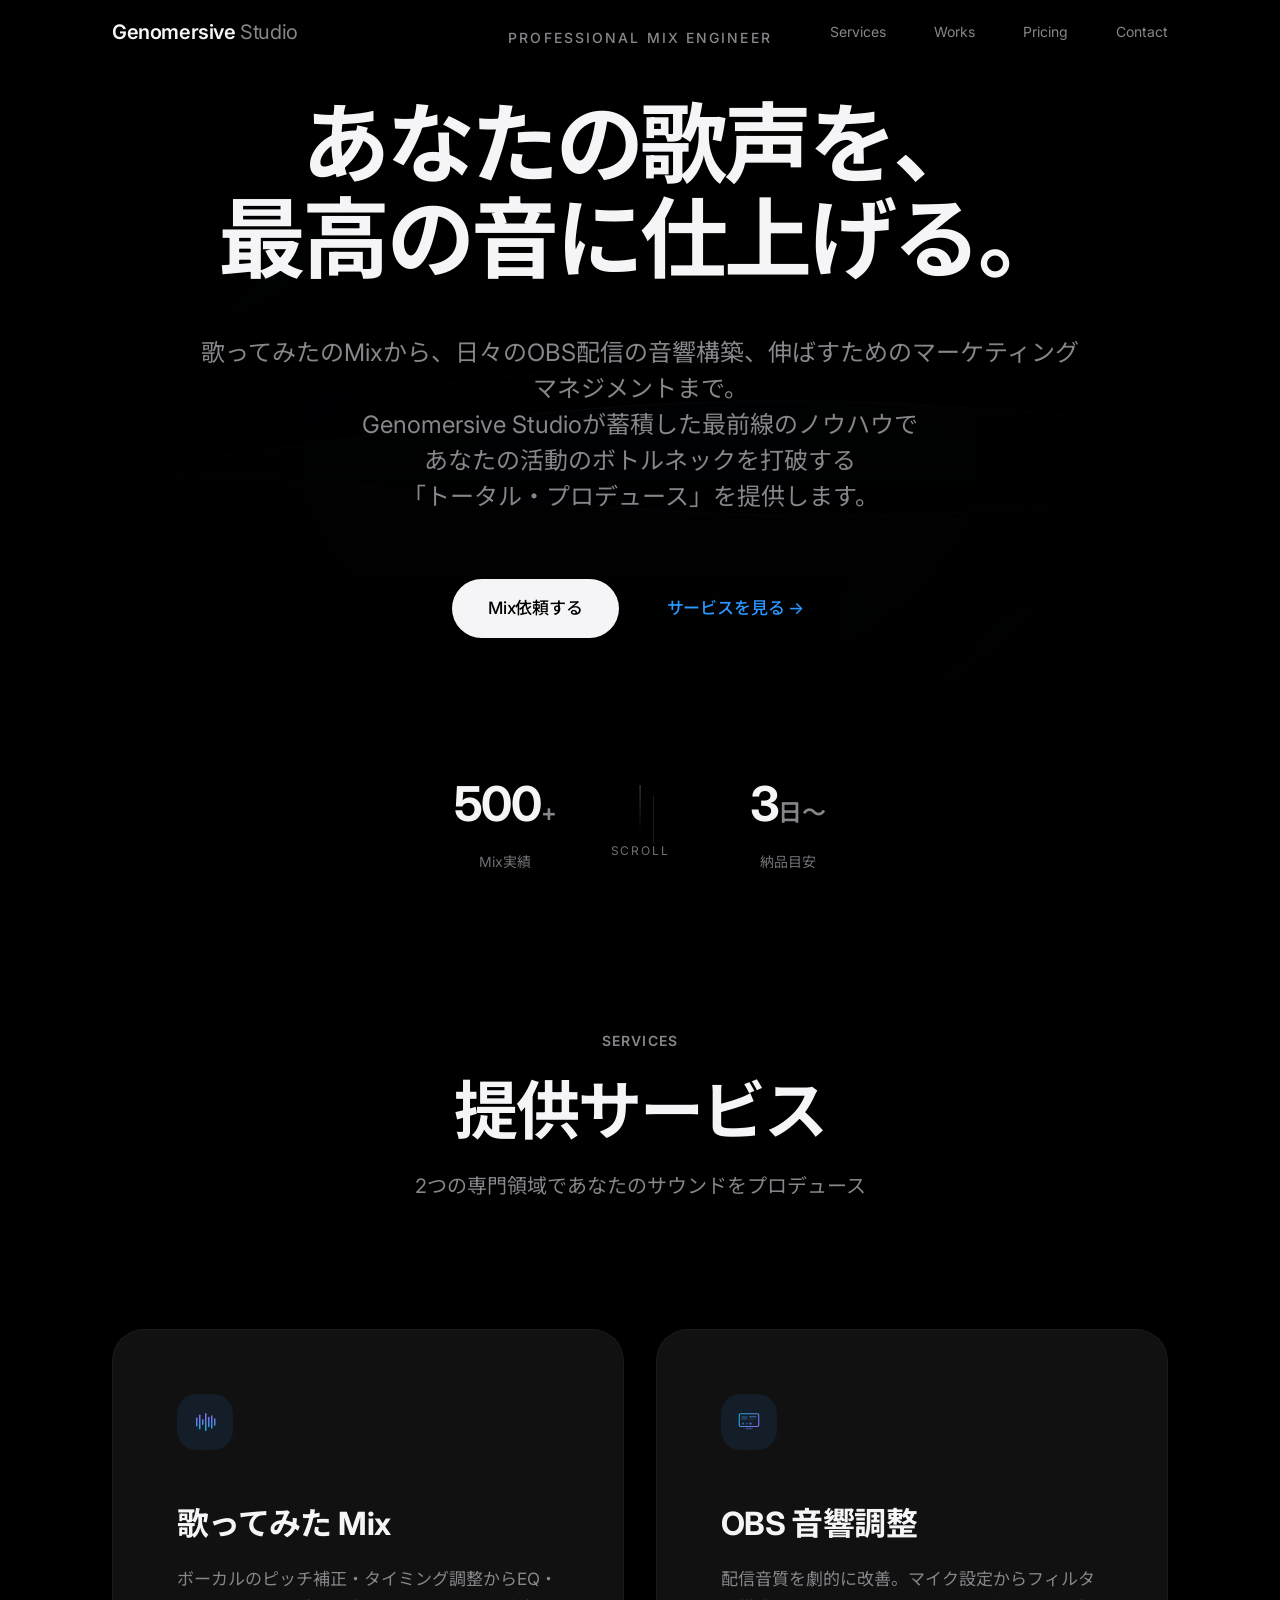
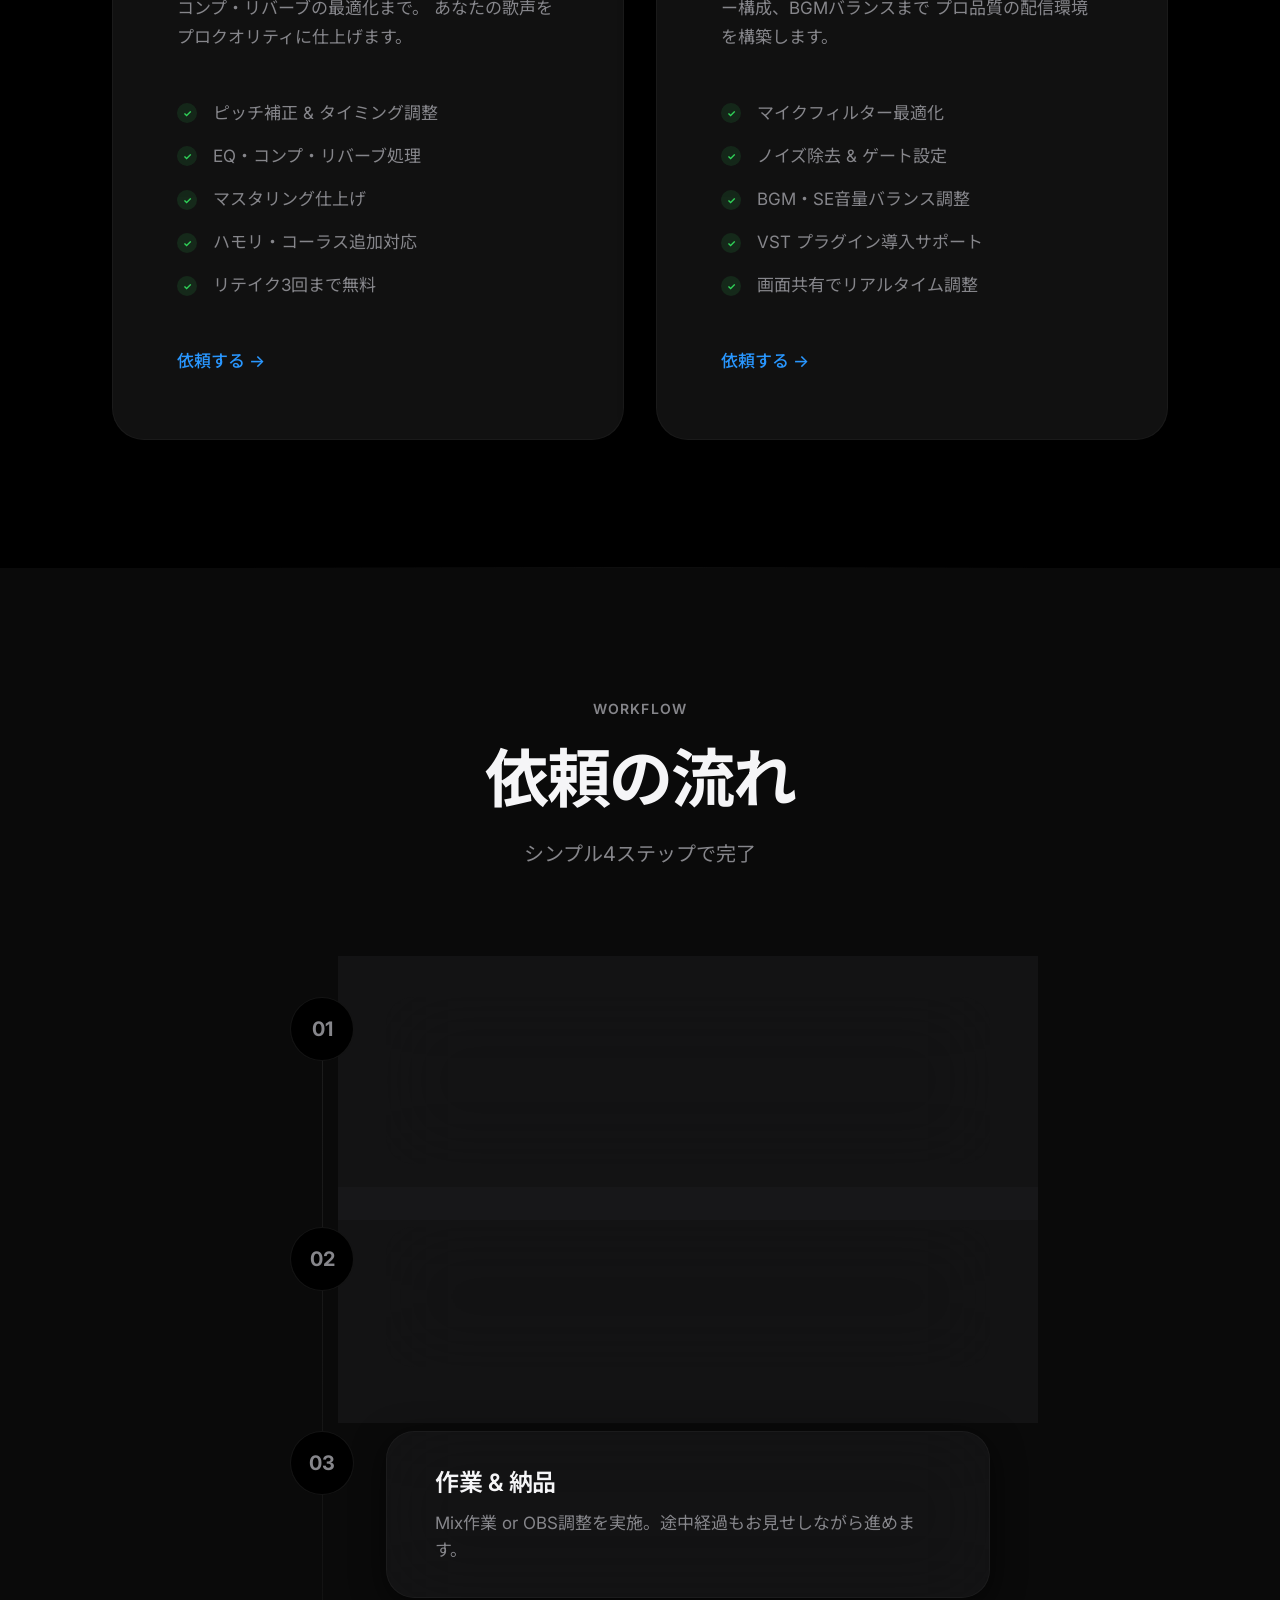
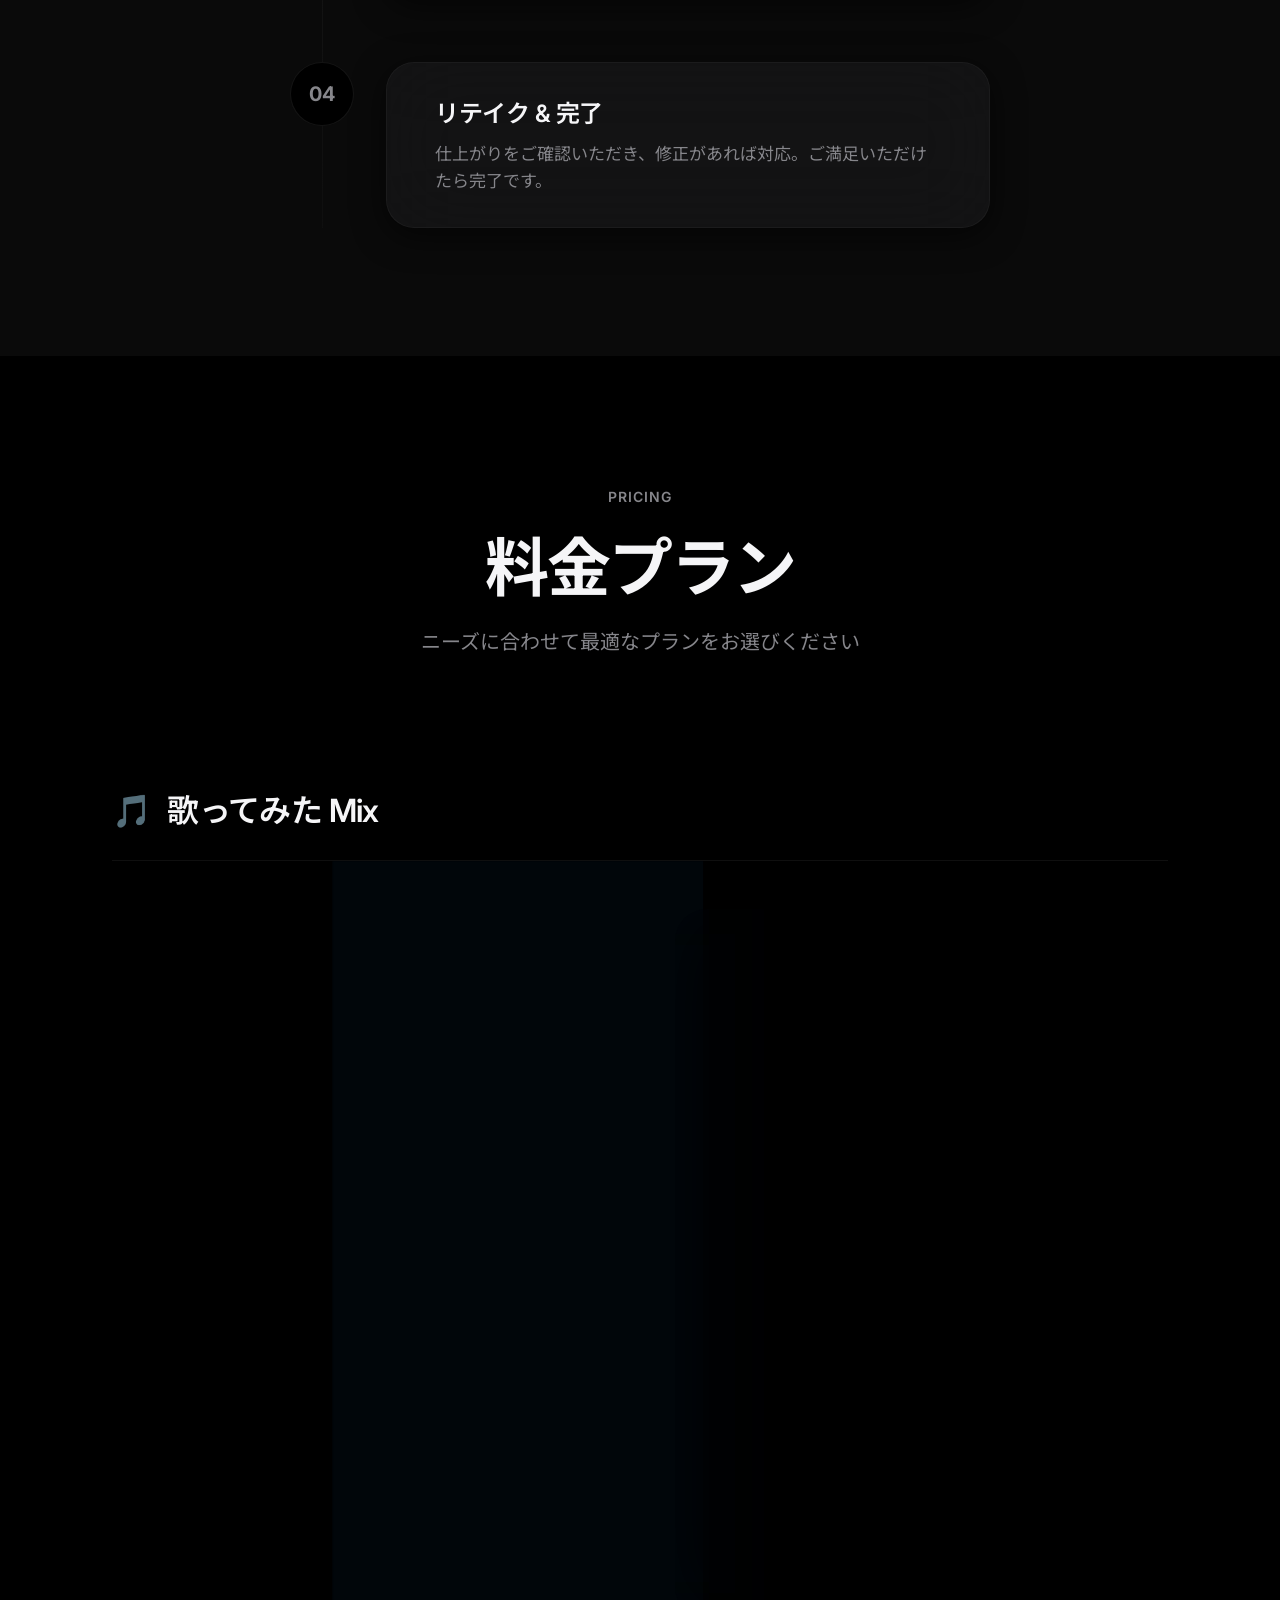
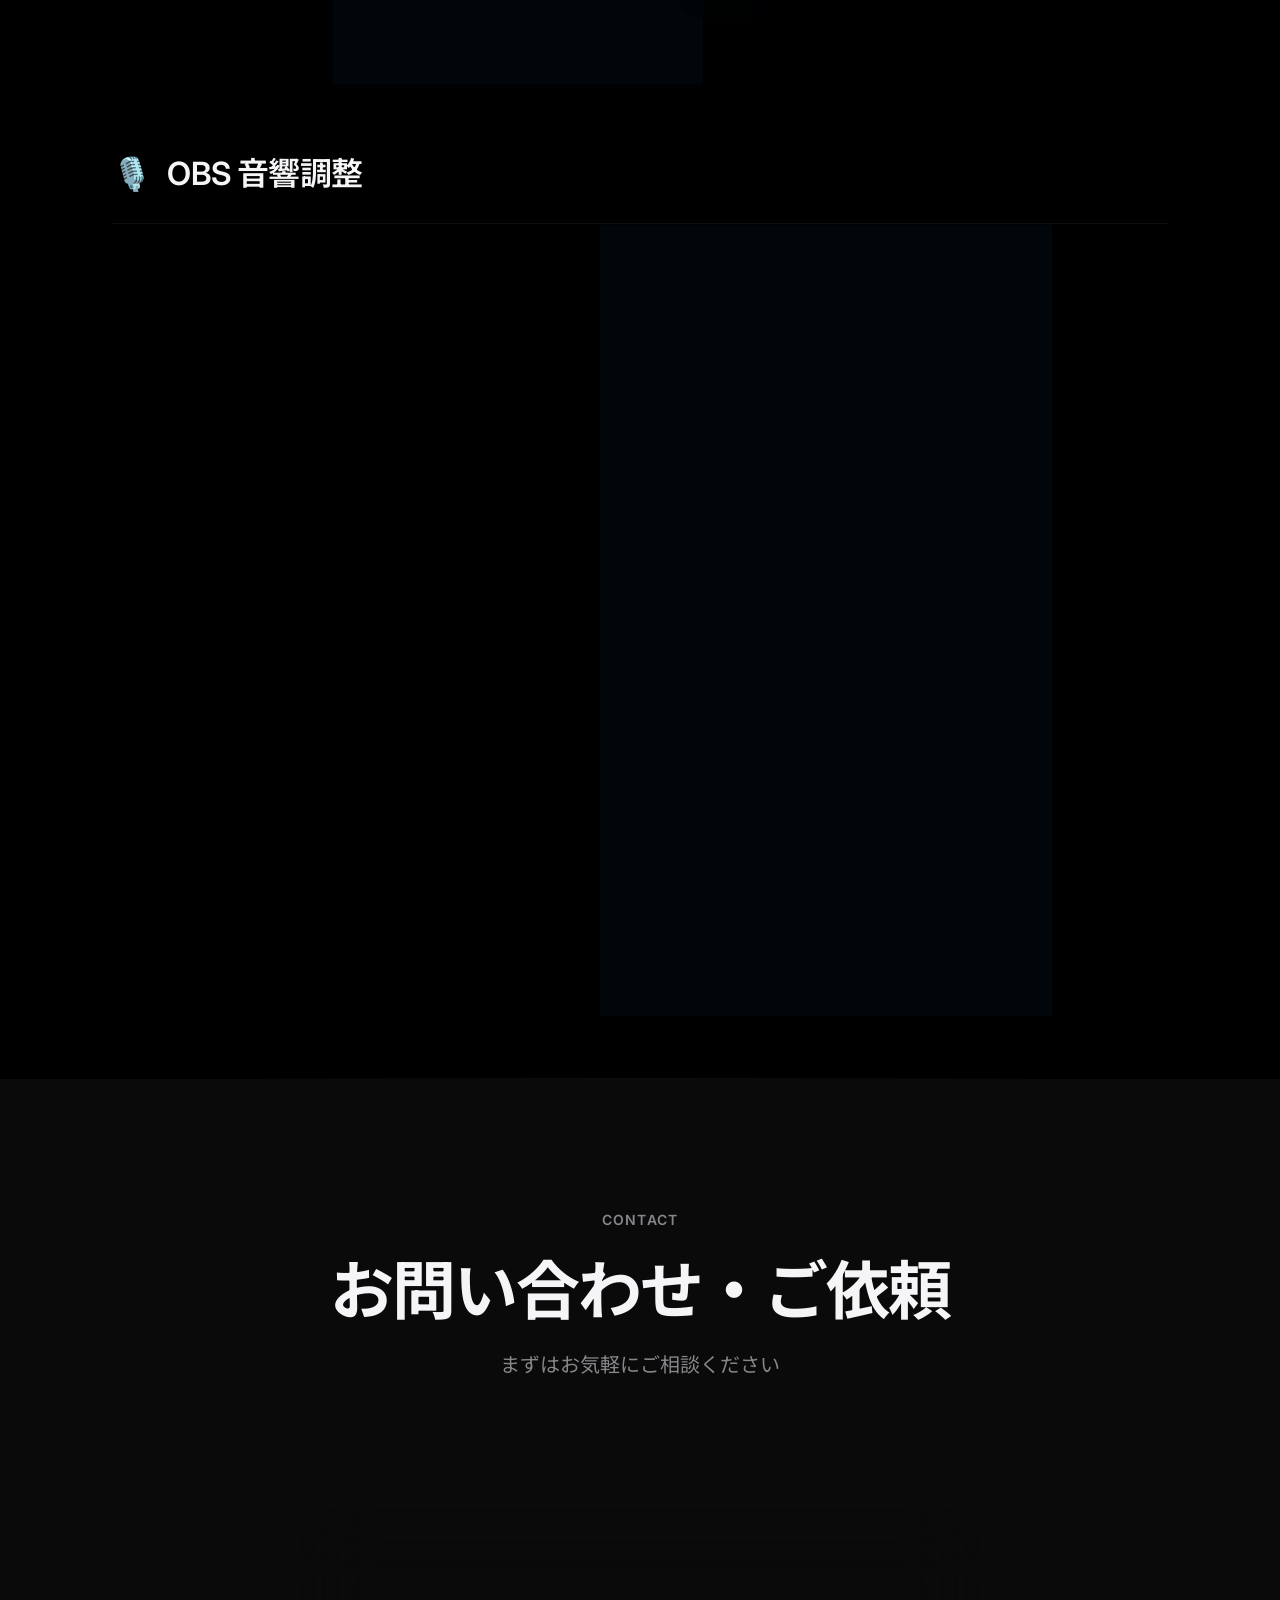
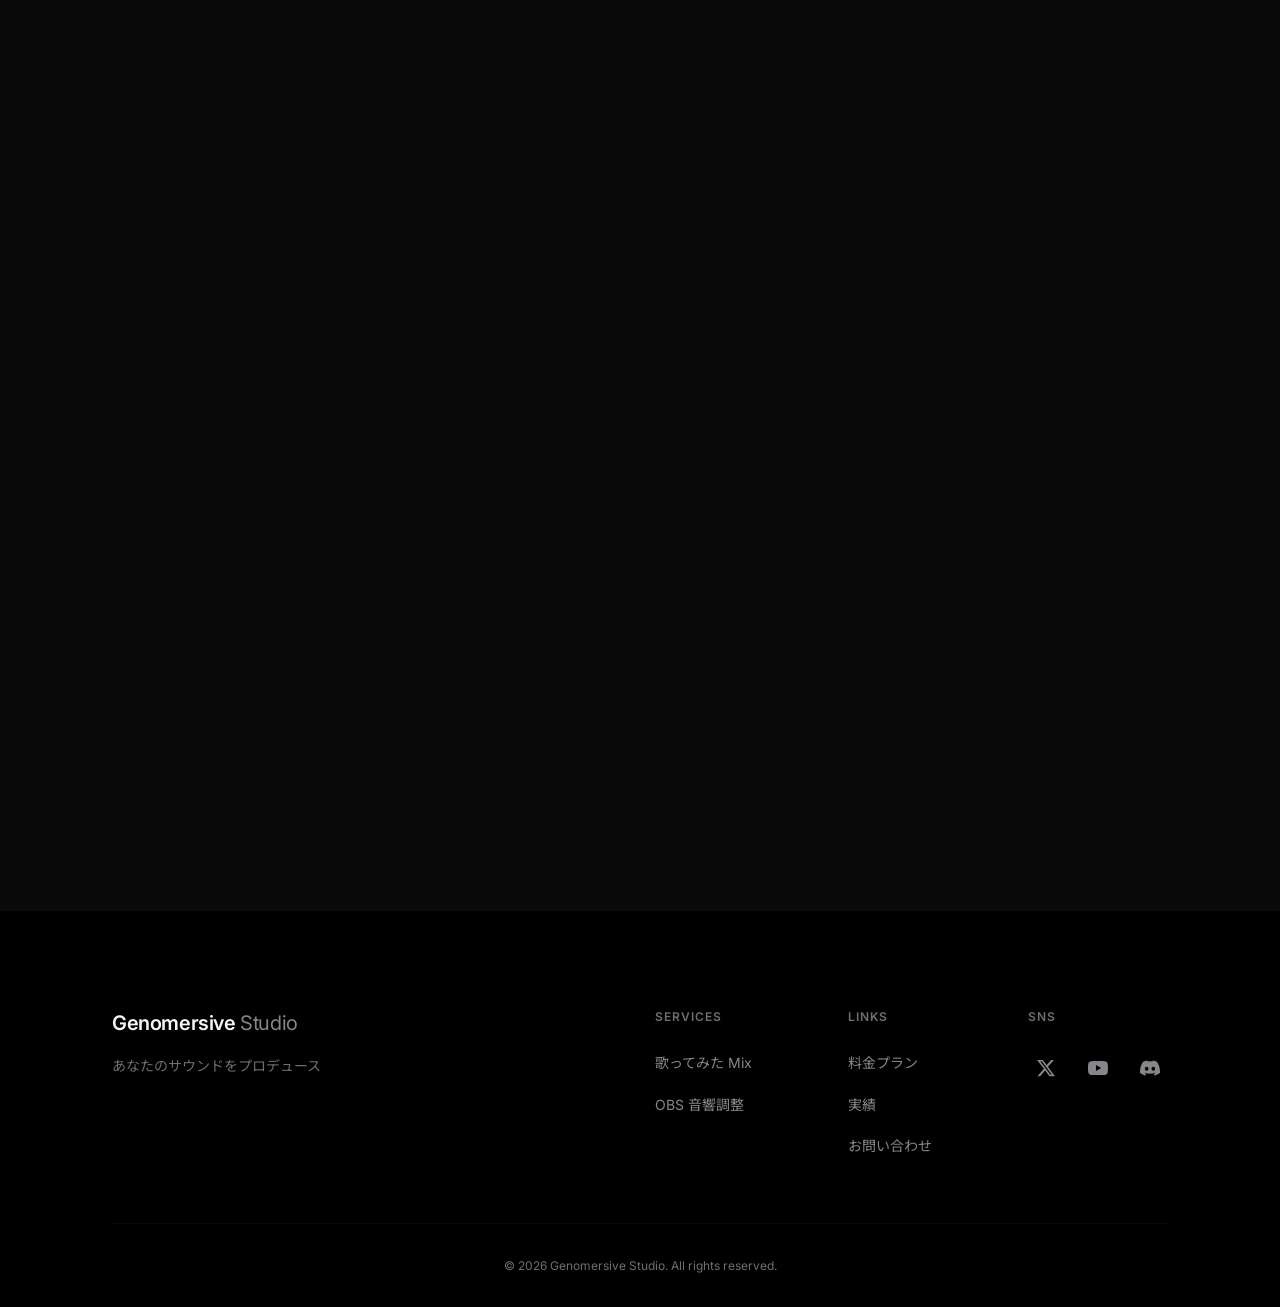
==== commit 3aeab53b: "Add files via upload" ====
--- a/index.html
+++ b/index.html
@@ -34,7 +34,7 @@
       </a>
       <ul class="nav-links" id="navLinks">
         <li><a href="#services">Services</a></li>
-        <li><a href="works.html">Works</a></li>
+        <li><a href="https://fori.io/mila-mixer" target="_blank" rel="noopener noreferrer">Works</a></li>
         <li><a href="#pricing">Pricing</a></li>
         <li><a href="#contact">Contact</a></li>
       </ul>
@@ -541,7 +541,7 @@
             <h4>Links</h4>
             <ul>
               <li><a href="#pricing">料金プラン</a></li>
-              <li><a href="works.html">実績</a></li>
+              <li><a href="https://fori.io/mila-mixer" target="_blank" rel="noopener noreferrer">実績</a></li>
               <li><a href="#contact">お問い合わせ</a></li>
             </ul>
           </div>
@@ -579,4 +579,4 @@
   <script src="script.js"></script>
 </body>
 
-</html>
+</html>
--- a/style.css
+++ b/style.css
@@ -1,39 +1,37 @@
 /* ===========================
-   Design System & Variables
+   Apple-Inspired Design System
    =========================== */
 :root {
-  /* Colors */
-  --bg-primary: #020204;
-  --bg-secondary: #06060a;
-  --bg-tertiary: #0a0a10;
-  --bg-card: rgba(10, 10, 16, 0.6);
-  --text-primary: #ffffff;
-  --text-secondary: #a0a0b8;
-  --text-muted: #6b6b80;
-  --accent-purple: #b874fe;
-  --accent-cyan: #22d3ee;
-  --accent-pink: #f472b6;
-  --gradient-primary: linear-gradient(135deg, #b874fe, #22d3ee);
-  --gradient-hero: linear-gradient(135deg, #b874fe 0%, #8b5cf6 30%, #22d3ee 70%, #06b6d4 100%);
-  --gradient-glow: linear-gradient(135deg, rgba(184, 116, 254, 0.4), rgba(34, 211, 238, 0.4));
-  --glass-bg: rgba(10, 10, 15, 0.4);
+  /* Colors — Apple-style monochrome + subtle accent */
+  --bg-primary: #000000;
+  --bg-secondary: #0a0a0a;
+  --bg-tertiary: #111111;
+  --bg-card: rgba(28, 28, 30, 0.6);
+  --text-primary: #f5f5f7;
+  --text-secondary: #86868b;
+  --text-muted: #6e6e73;
+  --accent-blue: #2997ff;
+  --accent-purple: #bf5af2;
+  --accent-green: #30d158;
+  --accent-gradient: linear-gradient(135deg, #2997ff, #bf5af2);
+  --glass-bg: rgba(29, 29, 31, 0.72);
   --glass-border: rgba(255, 255, 255, 0.08);
-  --glass-shadow: 0 16px 40px rgba(0, 0, 0, 0.5);
+  --glass-shadow: 0 8px 32px rgba(0, 0, 0, 0.6);
 
   /* Typography */
-  --font-primary: 'Inter', 'Noto Sans JP', -apple-system, BlinkMacSystemFont, sans-serif;
+  --font-primary: 'Inter', 'Noto Sans JP', -apple-system, BlinkMacSystemFont, 'SF Pro Display', sans-serif;
   --font-size-xs: 0.75rem;
   --font-size-sm: 0.875rem;
-  --font-size-base: 1rem;
-  --font-size-lg: 1.125rem;
-  --font-size-xl: 1.25rem;
-  --font-size-2xl: 1.5rem;
-  --font-size-3xl: 2rem;
-  --font-size-4xl: 2.5rem;
-  --font-size-5xl: 3.5rem;
-  --font-size-hero: clamp(2.5rem, 5vw, 4.5rem);
-
-  /* Spacing */
+  --font-size-base: 1.0625rem;
+  --font-size-lg: 1.25rem;
+  --font-size-xl: 1.5rem;
+  --font-size-2xl: 2rem;
+  --font-size-3xl: 2.5rem;
+  --font-size-4xl: 3rem;
+  --font-size-5xl: 4rem;
+  --font-size-hero: clamp(3rem, 7vw, 5.5rem);
+
+  /* Spacing — generous Apple-style whitespace */
   --space-xs: 0.25rem;
   --space-sm: 0.5rem;
   --space-md: 1rem;
@@ -42,19 +40,21 @@
   --space-2xl: 3rem;
   --space-3xl: 4rem;
   --space-4xl: 6rem;
-  --section-padding: clamp(4rem, 8vw, 8rem);
+  --space-5xl: 8rem;
+  --section-padding: clamp(5rem, 10vw, 10rem);
 
   /* Border Radius */
   --radius-sm: 0.5rem;
-  --radius-md: 0.75rem;
-  --radius-lg: 1rem;
-  --radius-xl: 1.5rem;
+  --radius-md: 0.875rem;
+  --radius-lg: 1.25rem;
+  --radius-xl: 1.75rem;
+  --radius-2xl: 2rem;
   --radius-full: 9999px;
 
-  /* Transitions */
-  --transition-fast: 0.2s cubic-bezier(0.4, 0, 0.2, 1);
-  --transition-base: 0.3s cubic-bezier(0.4, 0, 0.2, 1);
-  --transition-slow: 0.5s cubic-bezier(0.4, 0, 0.2, 1);
+  /* Transitions — Apple uses very smooth, slightly slower easing */
+  --transition-fast: 0.25s cubic-bezier(0.25, 0.1, 0.25, 1);
+  --transition-base: 0.4s cubic-bezier(0.25, 0.1, 0.25, 1);
+  --transition-slow: 0.6s cubic-bezier(0.25, 0.1, 0.25, 1);
 }
 
 /* ===========================
@@ -68,16 +68,17 @@
 
 html {
   scroll-behavior: smooth;
-  scroll-padding-top: 80px;
+  scroll-padding-top: 100px;
 }
 
 body {
   font-family: var(--font-primary);
   background-color: var(--bg-primary);
   color: var(--text-primary);
-  line-height: 1.7;
+  line-height: 1.6;
   overflow-x: hidden;
   -webkit-font-smoothing: antialiased;
+  -moz-osx-font-smoothing: grayscale;
 }
 
 a {
@@ -94,7 +95,7 @@
 }
 
 .container {
-  max-width: 1200px;
+  max-width: 1120px;
   margin: 0 auto;
   padding: 0 var(--space-xl);
 }
@@ -105,33 +106,27 @@
 }
 
 /* ===========================
-   Glass Morphism
+   Glass Morphism (Subtle Apple-style)
    =========================== */
 .glass {
   background: var(--glass-bg);
-  backdrop-filter: blur(24px);
-  -webkit-backdrop-filter: blur(24px);
+  backdrop-filter: blur(40px) saturate(180%);
+  -webkit-backdrop-filter: blur(40px) saturate(180%);
   border: 1px solid var(--glass-border);
-  box-shadow: var(--glass-shadow), inset 0 1px 0 rgba(255, 255, 255, 0.1);
+  box-shadow: var(--glass-shadow);
   position: relative;
 }
 
+/* Remove noise texture — Apple keeps it clean */
 .glass::after {
-  content: '';
-  position: absolute;
-  inset: 0;
-  background-image: url('data:image/svg+xml,%3Csvg viewBox="0 0 200 200" xmlns="http://www.w3.org/2000/svg"%3E%3Cfilter id="noiseFilter"%3E%3CfeTurbulence type="fractalNoise" baseFrequency="0.8" numOctaves="3" stitchTiles="stitch"/%3E%3C/filter%3E%3Crect width="100%25" height="100%25" filter="url(%23noiseFilter)"/%3E%3C/svg%3E');
-  opacity: 0.04;
-  pointer-events: none;
-  border-radius: inherit;
-  z-index: 0;
+  display: none;
 }
 
 /* ===========================
    Typography
    =========================== */
 .gradient-text {
-  background: var(--gradient-primary);
+  background: var(--accent-gradient);
   -webkit-background-clip: text;
   -webkit-text-fill-color: transparent;
   background-clip: text;
@@ -139,91 +134,89 @@
 
 .section-header {
   text-align: center;
-  margin-bottom: var(--space-4xl);
+  margin-bottom: var(--space-5xl);
 }
 
 .section-tag {
   display: inline-block;
-  font-size: var(--font-size-xs);
+  font-size: var(--font-size-sm);
+  font-weight: 600;
+  letter-spacing: 0.08em;
+  color: var(--text-secondary);
+  margin-bottom: var(--space-lg);
+  padding: 0;
+  border: none;
+  border-radius: 0;
+  background: none;
+  text-transform: uppercase;
+}
+
+.section-title {
+  font-size: var(--font-size-5xl);
   font-weight: 700;
-  letter-spacing: 0.2em;
-  color: var(--accent-cyan);
-  margin-bottom: var(--space-md);
-  padding: var(--space-xs) var(--space-lg);
-  border: 1px solid rgba(6, 182, 212, 0.3);
-  border-radius: var(--radius-full);
-  background: rgba(6, 182, 212, 0.08);
-}
-
-.section-title {
-  font-size: var(--font-size-4xl);
-  font-weight: 800;
-  letter-spacing: -0.02em;
-  margin-bottom: var(--space-md);
+  letter-spacing: -0.03em;
+  line-height: 1.1;
+  margin-bottom: var(--space-lg);
 }
 
 .section-subtitle {
   font-size: var(--font-size-lg);
   color: var(--text-secondary);
-  max-width: 500px;
+  max-width: 560px;
   margin: 0 auto;
-}
-
-/* ===========================
-   Buttons
+  font-weight: 400;
+  line-height: 1.5;
+}
+
+/* ===========================
+   Buttons — Apple-style Pill Buttons
    =========================== */
 .btn {
   display: inline-flex;
   align-items: center;
   justify-content: center;
   gap: var(--space-sm);
-  padding: 0.875rem 2rem;
+  padding: 1rem 2.25rem;
   font-family: var(--font-primary);
   font-size: var(--font-size-base);
-  font-weight: 600;
-  border-radius: var(--radius-lg);
+  font-weight: 500;
+  border-radius: var(--radius-full);
   border: none;
   cursor: pointer;
   transition: all var(--transition-base);
   position: relative;
   overflow: hidden;
   text-align: center;
+  letter-spacing: -0.01em;
 }
 
 .btn-primary {
-  background: var(--gradient-primary);
-  color: white;
-  box-shadow: 0 4px 20px rgba(168, 85, 247, 0.3);
+  background: var(--text-primary);
+  color: var(--bg-primary);
+  box-shadow: none;
 }
 
 .btn-primary:hover {
-  transform: translateY(-2px);
-  box-shadow: 0 8px 30px rgba(168, 85, 247, 0.5);
-}
-
-.btn-primary:hover .btn-glow {
-  opacity: 1;
-  transform: translateX(100%);
+  transform: scale(1.04);
+  background: #ffffff;
+  box-shadow: 0 4px 24px rgba(245, 245, 247, 0.2);
 }
 
 .btn-primary .btn-glow {
-  position: absolute;
-  inset: 0;
-  background: linear-gradient(90deg, transparent, rgba(255, 255, 255, 0.2), transparent);
-  transform: translateX(-100%);
-  transition: transform 0.6s ease;
+  display: none;
 }
 
 .btn-outline {
   background: transparent;
-  color: var(--text-primary);
-  border: 1px solid rgba(168, 85, 247, 0.4);
+  color: var(--accent-blue);
+  border: none;
+  padding: 1rem 1.5rem;
 }
 
 .btn-outline:hover {
-  background: rgba(168, 85, 247, 0.1);
-  border-color: var(--accent-purple);
-  transform: translateY(-2px);
+  color: #40a9ff;
+  background: transparent;
+  transform: scale(1.04);
 }
 
 .btn-block {
@@ -231,7 +224,7 @@
 }
 
 /* ===========================
-   Navigation
+   Navigation — Apple-style Floating Pill
    =========================== */
 .navbar {
   position: fixed;
@@ -245,15 +238,12 @@
 }
 
 .navbar.scrolled {
-  background: rgba(10, 10, 15, 0.9);
-  backdrop-filter: blur(20px);
-  -webkit-backdrop-filter: blur(20px);
-  border-bottom: 1px solid rgba(168, 85, 247, 0.1);
+  background: transparent;
   padding: var(--space-sm) 0;
 }
 
 .nav-container {
-  max-width: 1200px;
+  max-width: 1120px;
   margin: 0 auto;
   padding: 0 var(--space-xl);
   display: flex;
@@ -261,31 +251,35 @@
   justify-content: space-between;
 }
 
+.navbar.scrolled .nav-container {
+  max-width: 720px;
+  background: rgba(29, 29, 31, 0.82);
+  backdrop-filter: blur(40px) saturate(180%);
+  -webkit-backdrop-filter: blur(40px) saturate(180%);
+  border: 1px solid rgba(255, 255, 255, 0.06);
+  border-radius: var(--radius-full);
+  padding: 0.6rem var(--space-xl);
+  box-shadow: 0 4px 30px rgba(0, 0, 0, 0.5);
+  transition: all var(--transition-base);
+}
+
 .nav-logo {
   display: flex;
   align-items: center;
   gap: var(--space-sm);
-  font-size: var(--font-size-xl);
-  font-weight: 700;
+  font-size: var(--font-size-lg);
+  font-weight: 600;
   z-index: 1001;
-}
-
-.logo-icon {
-  display: flex;
-  align-items: center;
-  justify-content: center;
-  width: 36px;
-  height: 36px;
-  background: var(--gradient-primary);
-  border-radius: var(--radius-sm);
-  font-size: 1rem;
+  letter-spacing: -0.02em;
 }
 
 .logo-accent {
-  background: var(--gradient-primary);
-  -webkit-background-clip: text;
-  -webkit-text-fill-color: transparent;
-  background-clip: text;
+  color: var(--text-secondary);
+  -webkit-text-fill-color: var(--text-secondary);
+  background: none;
+  -webkit-background-clip: unset;
+  background-clip: unset;
+  font-weight: 400;
 }
 
 .nav-links {
@@ -296,29 +290,19 @@
 
 .nav-links a {
   font-size: var(--font-size-sm);
-  font-weight: 500;
+  font-weight: 400;
   color: var(--text-secondary);
-  letter-spacing: 0.05em;
+  letter-spacing: 0;
   position: relative;
+  transition: color var(--transition-fast);
 }
 
 .nav-links a::after {
-  content: '';
-  position: absolute;
-  bottom: -4px;
-  left: 0;
-  width: 0;
-  height: 2px;
-  background: var(--gradient-primary);
-  transition: width var(--transition-base);
+  display: none;
 }
 
 .nav-links a:hover {
   color: var(--text-primary);
-}
-
-.nav-links a:hover::after {
-  width: 100%;
 }
 
 .nav-toggle {
@@ -334,15 +318,15 @@
 
 .nav-toggle span {
   display: block;
-  width: 24px;
-  height: 2px;
+  width: 20px;
+  height: 1.5px;
   background: var(--text-primary);
   transition: all var(--transition-base);
   border-radius: 2px;
 }
 
 .nav-toggle.active span:nth-child(1) {
-  transform: rotate(45deg) translateY(5px) translateX(5px);
+  transform: rotate(45deg) translateY(4.5px) translateX(4.5px);
 }
 
 .nav-toggle.active span:nth-child(2) {
@@ -350,11 +334,11 @@
 }
 
 .nav-toggle.active span:nth-child(3) {
-  transform: rotate(-45deg) translateY(-5px) translateX(5px);
-}
-
-/* ===========================
-   Hero Section
+  transform: rotate(-45deg) translateY(-4.5px) translateX(4.5px);
+}
+
+/* ===========================
+   Hero Section — Apple-style large headline
    =========================== */
 .hero {
   position: relative;
@@ -372,12 +356,13 @@
   width: 100%;
   height: 100%;
   z-index: 0;
+  opacity: 0.4;
 }
 
 .hero-overlay {
   position: absolute;
   inset: 0;
-  background: radial-gradient(ellipse at center, transparent 0%, var(--bg-primary) 70%);
+  background: radial-gradient(ellipse at center, transparent 0%, var(--bg-primary) 75%);
   z-index: 1;
 }
 
@@ -386,30 +371,32 @@
   z-index: 2;
   text-align: center;
   padding: 0 var(--space-xl);
-  max-width: 900px;
+  max-width: 960px;
 }
 
 .hero-tag {
-  font-size: var(--font-size-xs);
-  font-weight: 700;
-  letter-spacing: 0.3em;
-  color: var(--accent-cyan);
-  margin-bottom: var(--space-xl);
+  font-size: var(--font-size-sm);
+  font-weight: 500;
+  letter-spacing: 0.15em;
+  color: var(--text-secondary);
+  margin-bottom: var(--space-2xl);
+  text-transform: uppercase;
 }
 
 .hero-title {
   font-size: var(--font-size-hero);
-  font-weight: 900;
-  line-height: 1.2;
-  letter-spacing: -0.02em;
-  margin-bottom: var(--space-xl);
+  font-weight: 700;
+  line-height: 1.08;
+  letter-spacing: -0.04em;
+  margin-bottom: var(--space-2xl);
 }
 
 .hero-description {
-  font-size: var(--font-size-lg);
+  font-size: var(--font-size-xl);
   color: var(--text-secondary);
-  line-height: 1.8;
-  margin-bottom: var(--space-2xl);
+  line-height: 1.5;
+  margin-bottom: var(--space-3xl);
+  font-weight: 400;
 }
 
 .hero-cta {
@@ -417,7 +404,7 @@
   align-items: center;
   justify-content: center;
   gap: var(--space-lg);
-  margin-bottom: var(--space-4xl);
+  margin-bottom: var(--space-5xl);
 }
 
 /* Stats */
@@ -425,7 +412,7 @@
   display: flex;
   align-items: center;
   justify-content: center;
-  gap: var(--space-2xl);
+  gap: var(--space-4xl);
 }
 
 .stat {
@@ -433,41 +420,45 @@
 }
 
 .stat-number {
-  font-size: var(--font-size-3xl);
-  font-weight: 800;
-  background: var(--gradient-primary);
-  -webkit-background-clip: text;
-  -webkit-text-fill-color: transparent;
-  background-clip: text;
+  font-size: var(--font-size-4xl);
+  font-weight: 700;
+  color: var(--text-primary);
+  -webkit-text-fill-color: var(--text-primary);
+  background: none;
+  -webkit-background-clip: unset;
+  background-clip: unset;
+  letter-spacing: -0.03em;
 }
 
 .stat-suffix {
-  font-size: var(--font-size-lg);
-  font-weight: 700;
-  background: var(--gradient-primary);
-  -webkit-background-clip: text;
-  -webkit-text-fill-color: transparent;
-  background-clip: text;
+  font-size: var(--font-size-xl);
+  font-weight: 600;
+  color: var(--text-secondary);
+  -webkit-text-fill-color: var(--text-secondary);
+  background: none;
+  -webkit-background-clip: unset;
+  background-clip: unset;
 }
 
 .stat-label {
   display: block;
-  font-size: var(--font-size-xs);
+  font-size: var(--font-size-sm);
   color: var(--text-muted);
-  margin-top: var(--space-xs);
-  letter-spacing: 0.05em;
+  margin-top: var(--space-sm);
+  letter-spacing: 0;
+  font-weight: 400;
 }
 
 .stat-divider {
   width: 1px;
-  height: 40px;
-  background: rgba(168, 85, 247, 0.2);
+  height: 48px;
+  background: rgba(255, 255, 255, 0.1);
 }
 
 /* Scroll Indicator */
 .scroll-indicator {
   position: absolute;
-  bottom: 2rem;
+  bottom: 2.5rem;
   left: 50%;
   transform: translateX(-50%);
   z-index: 2;
@@ -477,33 +468,34 @@
   gap: var(--space-sm);
   color: var(--text-muted);
   font-size: var(--font-size-xs);
-  letter-spacing: 0.1em;
+  letter-spacing: 0.15em;
+  text-transform: uppercase;
 }
 
 .scroll-line {
   width: 1px;
-  height: 40px;
-  background: var(--gradient-primary);
-  animation: scrollPulse 2s ease-in-out infinite;
+  height: 48px;
+  background: linear-gradient(to bottom, rgba(255,255,255,0.3), transparent);
+  animation: scrollPulse 2.5s ease-in-out infinite;
 }
 
 @keyframes scrollPulse {
-  0%, 100% { opacity: 0.3; transform: scaleY(0.5); }
-  50% { opacity: 1; transform: scaleY(1); }
-}
-
-/* Hero Animations */
+  0%, 100% { opacity: 0.2; transform: scaleY(0.6); }
+  50% { opacity: 0.8; transform: scaleY(1); }
+}
+
+/* Hero Animations — Apple-style: subtle, smooth */
 .animate-in {
   opacity: 0;
-  transform: translateY(30px);
-  animation: fadeInUp 0.8s ease forwards;
-}
-
-.animate-in:nth-child(1) { animation-delay: 0.2s; }
-.animate-in:nth-child(2) { animation-delay: 0.4s; }
-.animate-in:nth-child(3) { animation-delay: 0.6s; }
-.animate-in:nth-child(4) { animation-delay: 0.8s; }
-.animate-in:nth-child(5) { animation-delay: 1.0s; }
+  transform: translateY(20px);
+  animation: fadeInUp 1s cubic-bezier(0.25, 0.1, 0.25, 1) forwards;
+}
+
+.animate-in:nth-child(1) { animation-delay: 0.1s; }
+.animate-in:nth-child(2) { animation-delay: 0.25s; }
+.animate-in:nth-child(3) { animation-delay: 0.4s; }
+.animate-in:nth-child(4) { animation-delay: 0.55s; }
+.animate-in:nth-child(5) { animation-delay: 0.7s; }
 
 @keyframes fadeInUp {
   to { opacity: 1; transform: translateY(0); }
@@ -513,58 +505,38 @@
    Services Section
    =========================== */
 .services {
-  background: var(--bg-secondary);
+  background: var(--bg-primary);
 }
 
 .services::before {
-  content: '';
-  position: absolute;
-  top: 0;
-  left: 50%;
-  transform: translateX(-50%);
-  width: 600px;
-  height: 600px;
-  background: radial-gradient(circle, rgba(168, 85, 247, 0.06) 0%, transparent 70%);
-  pointer-events: none;
+  display: none;
 }
 
 .services-grid {
   display: grid;
   grid-template-columns: repeat(2, 1fr);
-  gap: var(--space-2xl);
+  gap: var(--space-xl);
 }
 
 .service-card {
-  border-radius: var(--radius-xl);
-  padding: var(--space-2xl);
+  border-radius: var(--radius-2xl);
+  padding: var(--space-3xl);
   transition: all var(--transition-slow);
   position: relative;
   overflow: hidden;
-}
-
+  background: var(--bg-tertiary);
+  border: 1px solid rgba(255, 255, 255, 0.04);
+}
+
+/* Remove mouse glow effect */
 .service-card::before {
-  content: '';
-  position: absolute;
-  inset: 0;
-  background: radial-gradient(
-    800px circle at var(--mouse-x, 0) var(--mouse-y, 0),
-    rgba(255, 255, 255, 0.06),
-    transparent 40%
-  );
-  opacity: 0;
-  transition: opacity 0.5s;
-  pointer-events: none;
-  z-index: 1;
+  display: none;
 }
 
 .service-card:hover {
-  transform: translateY(-8px);
-  border-color: rgba(255, 255, 255, 0.15);
-  box-shadow: 0 20px 60px rgba(0, 0, 0, 0.6);
-}
-
-.service-card:hover::before {
-  opacity: 1;
+  transform: translateY(-4px) scale(1.01);
+  border-color: rgba(255, 255, 255, 0.08);
+  box-shadow: 0 16px 48px rgba(0, 0, 0, 0.4);
 }
 
 .service-card > * {
@@ -573,23 +545,23 @@
 }
 
 .service-icon-wrapper {
-  margin-bottom: var(--space-xl);
+  margin-bottom: var(--space-2xl);
 }
 
 .service-icon {
-  width: 72px;
-  height: 72px;
+  width: 56px;
+  height: 56px;
   display: flex;
   align-items: center;
   justify-content: center;
-  background: rgba(168, 85, 247, 0.1);
+  background: rgba(41, 151, 255, 0.1);
   border-radius: var(--radius-lg);
   padding: var(--space-md);
   transition: all var(--transition-base);
 }
 
 .service-card:hover .service-icon {
-  background: rgba(168, 85, 247, 0.15);
+  background: rgba(41, 151, 255, 0.15);
   transform: scale(1.05);
 }
 
@@ -597,27 +569,28 @@
   font-size: var(--font-size-2xl);
   font-weight: 700;
   margin-bottom: var(--space-md);
+  letter-spacing: -0.02em;
 }
 
 .service-desc {
   color: var(--text-secondary);
-  font-size: var(--font-size-sm);
-  line-height: 1.8;
-  margin-bottom: var(--space-xl);
+  font-size: var(--font-size-base);
+  line-height: 1.7;
+  margin-bottom: var(--space-2xl);
 }
 
 .service-features {
   display: flex;
   flex-direction: column;
   gap: var(--space-md);
-  margin-bottom: var(--space-xl);
+  margin-bottom: var(--space-2xl);
 }
 
 .service-features li {
   display: flex;
   align-items: center;
   gap: var(--space-md);
-  font-size: var(--font-size-sm);
+  font-size: var(--font-size-base);
   color: var(--text-secondary);
 }
 
@@ -627,8 +600,8 @@
   justify-content: center;
   width: 20px;
   height: 20px;
-  background: rgba(6, 182, 212, 0.15);
-  color: var(--accent-cyan);
+  background: rgba(48, 209, 88, 0.12);
+  color: var(--accent-green);
   border-radius: var(--radius-full);
   font-size: 10px;
   font-weight: 700;
@@ -637,20 +610,24 @@
 
 .service-cta {
   display: inline-block;
-  font-size: var(--font-size-sm);
-  font-weight: 600;
-  color: var(--accent-purple);
+  font-size: var(--font-size-base);
+  font-weight: 500;
+  color: var(--accent-blue);
   transition: all var(--transition-base);
 }
 
 .service-cta:hover {
-  color: var(--accent-cyan);
+  color: #40a9ff;
   transform: translateX(4px);
 }
 
 /* ===========================
    Workflow Section
    =========================== */
+.workflow {
+  background: var(--bg-secondary);
+}
+
 .workflow-steps {
   position: relative;
   max-width: 700px;
@@ -662,15 +639,14 @@
   left: 32px;
   top: 0;
   bottom: 0;
-  width: 2px;
-  background: linear-gradient(to bottom, var(--accent-purple), var(--accent-cyan));
-  opacity: 0.2;
+  width: 1px;
+  background: linear-gradient(to bottom, rgba(255,255,255,0.08), rgba(255,255,255,0.02));
 }
 
 .workflow-step {
   display: flex;
   gap: var(--space-xl);
-  margin-bottom: var(--space-2xl);
+  margin-bottom: var(--space-3xl);
   position: relative;
 }
 
@@ -686,7 +662,7 @@
   align-items: center;
   justify-content: center;
   background: var(--bg-primary);
-  border: 2px solid rgba(168, 85, 247, 0.3);
+  border: 1px solid rgba(255, 255, 255, 0.08);
   border-radius: var(--radius-full);
   position: relative;
   z-index: 1;
@@ -695,61 +671,64 @@
 
 .step-number span {
   font-size: var(--font-size-lg);
-  font-weight: 800;
-  background: var(--gradient-primary);
-  -webkit-background-clip: text;
-  -webkit-text-fill-color: transparent;
-  background-clip: text;
+  font-weight: 700;
+  color: var(--text-secondary);
+  background: none;
+  -webkit-background-clip: unset;
+  -webkit-text-fill-color: var(--text-secondary);
+  background-clip: unset;
 }
 
 .workflow-step:hover .step-number {
-  border-color: var(--accent-purple);
-  box-shadow: 0 0 20px rgba(168, 85, 247, 0.2);
+  border-color: rgba(41, 151, 255, 0.3);
+  background: rgba(41, 151, 255, 0.05);
+}
+
+.workflow-step:hover .step-number span {
+  color: var(--accent-blue);
+  -webkit-text-fill-color: var(--accent-blue);
 }
 
 .step-content {
   flex: 1;
-  padding: var(--space-xl);
-  border-radius: var(--radius-lg);
+  padding: var(--space-xl) var(--space-2xl);
+  border-radius: var(--radius-xl);
   transition: all var(--transition-base);
+  background: rgba(29, 29, 31, 0.5);
+  border: 1px solid rgba(255, 255, 255, 0.04);
 }
 
 .step-content h3 {
-  font-size: var(--font-size-lg);
-  font-weight: 700;
+  font-size: var(--font-size-xl);
+  font-weight: 600;
   margin-bottom: var(--space-sm);
+  letter-spacing: -0.02em;
 }
 
 .step-content p {
-  font-size: var(--font-size-sm);
+  font-size: var(--font-size-base);
   color: var(--text-secondary);
-  line-height: 1.7;
+  line-height: 1.6;
 }
 
 .workflow-step:hover .step-content {
-  border-color: rgba(168, 85, 247, 0.25);
+  border-color: rgba(255, 255, 255, 0.08);
+  background: rgba(29, 29, 31, 0.7);
 }
 
 /* ===========================
    Pricing Section
    =========================== */
 .pricing {
-  background: var(--bg-secondary);
+  background: var(--bg-primary);
 }
 
 .pricing::before {
-  content: '';
-  position: absolute;
-  bottom: 0;
-  right: 0;
-  width: 500px;
-  height: 500px;
-  background: radial-gradient(circle, rgba(6, 182, 212, 0.05) 0%, transparent 70%);
-  pointer-events: none;
+  display: none;
 }
 
 .pricing-category {
-  margin-bottom: var(--space-4xl);
+  margin-bottom: var(--space-5xl);
 }
 
 .pricing-category:last-child {
@@ -761,10 +740,11 @@
   align-items: center;
   gap: var(--space-md);
   font-size: var(--font-size-2xl);
-  font-weight: 700;
+  font-weight: 600;
   margin-bottom: var(--space-2xl);
   padding-bottom: var(--space-lg);
-  border-bottom: 1px solid rgba(168, 85, 247, 0.1);
+  border-bottom: 1px solid rgba(255, 255, 255, 0.06);
+  letter-spacing: -0.02em;
 }
 
 .category-icon {
@@ -774,47 +754,53 @@
 .pricing-grid {
   display: grid;
   grid-template-columns: repeat(3, 1fr);
-  gap: var(--space-xl);
+  gap: var(--space-lg);
+}
+
+.pricing-grid-4 {
+  grid-template-columns: repeat(4, 1fr);
+}
+
+.pricing-grid-2 {
+  grid-template-columns: repeat(2, 1fr);
+  max-width: 720px;
+  margin: 0 auto;
 }
 
 .pricing-card {
-  border-radius: var(--radius-xl);
+  border-radius: var(--radius-2xl);
   padding: var(--space-2xl);
   transition: all var(--transition-slow);
   position: relative;
-}
-
+  background: var(--bg-tertiary);
+  border: 1px solid rgba(255, 255, 255, 0.04);
+}
+
+/* Remove mouse glow */
 .pricing-card::before {
-  content: '';
-  position: absolute;
-  inset: 0;
-  background: radial-gradient(
-    800px circle at var(--mouse-x, 0) var(--mouse-y, 0),
-    rgba(255, 255, 255, 0.06),
-    transparent 40%
-  );
-  opacity: 0;
-  transition: opacity 0.5s;
-  pointer-events: none;
-  z-index: 1;
+  display: none;
+}
+
+/* Remove noise overlay */
+.pricing-card.glass::after {
+  display: none;
 }
 
 .pricing-card:hover {
   transform: translateY(-4px);
-}
-
-.pricing-card:hover::before {
-  opacity: 1;
+  border-color: rgba(255, 255, 255, 0.08);
+  box-shadow: 0 12px 40px rgba(0, 0, 0, 0.4);
 }
 
 .pricing-card.featured {
-  border-color: rgba(168, 85, 247, 0.4);
-  background: rgba(168, 85, 247, 0.08);
-  transform: scale(1.03);
+  border-color: rgba(41, 151, 255, 0.2);
+  background: rgba(41, 151, 255, 0.04);
+  transform: scale(1.02);
 }
 
 .pricing-card.featured:hover {
-  transform: scale(1.03) translateY(-4px);
+  transform: scale(1.02) translateY(-4px);
+  border-color: rgba(41, 151, 255, 0.35);
 }
 
 .featured-tag {
@@ -822,45 +808,49 @@
   top: -12px;
   right: var(--space-xl);
   padding: var(--space-xs) var(--space-lg);
-  background: var(--gradient-primary);
+  background: var(--accent-blue);
   color: white;
   font-size: var(--font-size-xs);
-  font-weight: 700;
+  font-weight: 600;
   border-radius: var(--radius-full);
-  letter-spacing: 0.05em;
+  letter-spacing: 0.02em;
 }
 
 .plan-badge {
   font-size: var(--font-size-xs);
-  font-weight: 700;
-  letter-spacing: 0.15em;
+  font-weight: 600;
+  letter-spacing: 0.1em;
   color: var(--text-muted);
   margin-bottom: var(--space-sm);
+  text-transform: uppercase;
 }
 
 .plan-badge.featured-badge {
-  color: var(--accent-purple);
+  color: var(--accent-blue);
 }
 
 .plan-name {
   font-size: var(--font-size-xl);
-  font-weight: 700;
+  font-weight: 600;
   margin-bottom: var(--space-lg);
+  letter-spacing: -0.01em;
 }
 
 .plan-price {
   margin-bottom: var(--space-xl);
   padding-bottom: var(--space-xl);
-  border-bottom: 1px solid rgba(168, 85, 247, 0.1);
+  border-bottom: 1px solid rgba(255, 255, 255, 0.06);
 }
 
 .price-amount {
   font-size: var(--font-size-4xl);
-  font-weight: 900;
-  background: var(--gradient-primary);
-  -webkit-background-clip: text;
-  -webkit-text-fill-color: transparent;
-  background-clip: text;
+  font-weight: 700;
+  color: var(--text-primary);
+  background: none;
+  -webkit-background-clip: unset;
+  -webkit-text-fill-color: var(--text-primary);
+  background-clip: unset;
+  letter-spacing: -0.03em;
 }
 
 .price-unit {
@@ -881,28 +871,39 @@
   color: var(--text-secondary);
   padding-left: var(--space-xl);
   position: relative;
+  line-height: 1.5;
 }
 
 .plan-features li::before {
   content: '✓';
   position: absolute;
   left: 0;
-  color: var(--accent-cyan);
-  font-weight: 700;
-  font-size: var(--font-size-xs);
+  color: var(--accent-green);
+  font-weight: 600;
+  font-size: var(--font-size-sm);
 }
 
 /* ===========================
    Contact Section
    =========================== */
+.contact {
+  background: var(--bg-secondary);
+}
+
 .contact-wrapper {
-  max-width: 700px;
+  max-width: 680px;
   margin: 0 auto;
 }
 
 .contact-form {
-  border-radius: var(--radius-xl);
-  padding: var(--space-2xl) var(--space-2xl);
+  border-radius: var(--radius-2xl);
+  padding: var(--space-3xl);
+  background: var(--bg-tertiary);
+  border: 1px solid rgba(255, 255, 255, 0.04);
+}
+
+.contact-form.glass::after {
+  display: none;
 }
 
 .form-group {
@@ -918,13 +919,13 @@
 .form-label {
   display: block;
   font-size: var(--font-size-sm);
-  font-weight: 600;
+  font-weight: 500;
   margin-bottom: var(--space-sm);
   color: var(--text-secondary);
 }
 
 .required {
-  color: var(--accent-pink);
+  color: #ff453a;
 }
 
 .form-input {
@@ -933,8 +934,8 @@
   font-family: var(--font-primary);
   font-size: var(--font-size-base);
   color: var(--text-primary);
-  background: rgba(10, 10, 15, 0.6);
-  border: 1px solid rgba(168, 85, 247, 0.15);
+  background: rgba(0, 0, 0, 0.3);
+  border: 1px solid rgba(255, 255, 255, 0.1);
   border-radius: var(--radius-md);
   outline: none;
   transition: all var(--transition-base);
@@ -945,19 +946,19 @@
 }
 
 .form-input:focus {
-  border-color: var(--accent-purple);
-  box-shadow: 0 0 0 3px rgba(168, 85, 247, 0.1);
+  border-color: var(--accent-blue);
+  box-shadow: 0 0 0 3px rgba(41, 151, 255, 0.15);
 }
 
 .form-input.error {
-  border-color: var(--accent-pink);
-  box-shadow: 0 0 0 3px rgba(236, 72, 153, 0.1);
+  border-color: #ff453a;
+  box-shadow: 0 0 0 3px rgba(255, 69, 58, 0.15);
 }
 
 .form-select {
   appearance: none;
   -webkit-appearance: none;
-  background-image: url("data:image/svg+xml,%3Csvg xmlns='http://www.w3.org/2000/svg' viewBox='0 0 24 24' fill='none' stroke='%23a0a0b8' stroke-width='2'%3E%3Cpath d='M6 9l6 6 6-6'/%3E%3C/svg%3E");
+  background-image: url("data:image/svg+xml,%3Csvg xmlns='http://www.w3.org/2000/svg' viewBox='0 0 24 24' fill='none' stroke='%2386868b' stroke-width='2'%3E%3Cpath d='M6 9l6 6 6-6'/%3E%3C/svg%3E");
   background-repeat: no-repeat;
   background-position: right 12px center;
   background-size: 18px;
@@ -973,7 +974,7 @@
 .form-error {
   display: block;
   font-size: var(--font-size-xs);
-  color: var(--accent-pink);
+  color: #ff453a;
   margin-top: var(--space-xs);
   min-height: 1rem;
 }
@@ -995,23 +996,23 @@
   align-items: center;
   gap: var(--space-sm);
   padding: var(--space-lg) var(--space-md);
-  border: 1px solid rgba(168, 85, 247, 0.15);
-  border-radius: var(--radius-md);
+  border: 1px solid rgba(255, 255, 255, 0.08);
+  border-radius: var(--radius-lg);
   cursor: pointer;
   transition: all var(--transition-base);
-  background: rgba(10, 10, 15, 0.4);
+  background: rgba(0, 0, 0, 0.2);
   text-align: center;
 }
 
 .option-card:hover {
-  border-color: rgba(168, 85, 247, 0.3);
-  background: rgba(168, 85, 247, 0.05);
+  border-color: rgba(255, 255, 255, 0.15);
+  background: rgba(255, 255, 255, 0.02);
 }
 
 .service-option input:checked + .option-card {
-  border-color: var(--accent-purple);
-  background: rgba(168, 85, 247, 0.1);
-  box-shadow: 0 0 20px rgba(168, 85, 247, 0.15);
+  border-color: var(--accent-blue);
+  background: rgba(41, 151, 255, 0.08);
+  box-shadow: 0 0 0 1px var(--accent-blue);
 }
 
 .option-icon {
@@ -1020,34 +1021,39 @@
 
 .option-text {
   font-size: var(--font-size-sm);
-  font-weight: 600;
+  font-weight: 500;
 }
 
 /* Conditional Fields */
 .conditional-fields {
-  animation: slideDown 0.3s ease;
+  animation: slideDown 0.4s cubic-bezier(0.25, 0.1, 0.25, 1);
 }
 
 @keyframes slideDown {
-  from { opacity: 0; transform: translateY(-10px); }
+  from { opacity: 0; transform: translateY(-8px); }
   to { opacity: 1; transform: translateY(0); }
 }
 
 /* Submit Button */
 .btn-submit {
-  margin-top: var(--space-md);
+  margin-top: var(--space-lg);
   padding: 1rem;
   font-size: var(--font-size-lg);
+  font-weight: 500;
+}
+
+.btn-submit .btn-glow {
+  display: none;
 }
 
 .spinner {
   display: inline-block;
   width: 18px;
   height: 18px;
-  border: 2px solid rgba(255,255,255,0.3);
-  border-top-color: white;
+  border: 2px solid rgba(0, 0, 0, 0.2);
+  border-top-color: var(--bg-primary);
   border-radius: 50%;
-  animation: spin 0.6s linear infinite;
+  animation: spin 0.7s linear infinite;
   margin-right: var(--space-sm);
   vertical-align: middle;
 }
@@ -1058,40 +1064,45 @@
 
 /* Success State */
 .form-success {
-  border-radius: var(--radius-xl);
+  border-radius: var(--radius-2xl);
   padding: var(--space-4xl) var(--space-2xl);
   text-align: center;
-  animation: fadeInUp 0.5s ease;
+  animation: fadeInUp 0.6s cubic-bezier(0.25, 0.1, 0.25, 1);
+  background: var(--bg-tertiary);
+  border: 1px solid rgba(255, 255, 255, 0.04);
 }
 
 .success-icon {
-  width: 80px;
-  height: 80px;
+  width: 72px;
+  height: 72px;
   margin: 0 auto var(--space-xl);
   display: flex;
   align-items: center;
   justify-content: center;
-  background: var(--gradient-primary);
+  background: rgba(48, 209, 88, 0.12);
   border-radius: var(--radius-full);
   font-size: var(--font-size-3xl);
-  color: white;
+  color: var(--accent-green);
 }
 
 .form-success h3 {
   font-size: var(--font-size-2xl);
+  font-weight: 600;
   margin-bottom: var(--space-md);
+  letter-spacing: -0.02em;
 }
 
 .form-success p {
   color: var(--text-secondary);
-}
-
-/* ===========================
-   Footer
+  line-height: 1.6;
+}
+
+/* ===========================
+   Footer — Apple-style minimal
    =========================== */
 .footer {
-  background: var(--bg-secondary);
-  border-top: 1px solid rgba(168, 85, 247, 0.08);
+  background: var(--bg-primary);
+  border-top: 1px solid rgba(255, 255, 255, 0.04);
   padding: var(--space-4xl) 0 var(--space-xl);
 }
 
@@ -1114,11 +1125,12 @@
 }
 
 .footer-col h4 {
-  font-size: var(--font-size-sm);
-  font-weight: 700;
+  font-size: var(--font-size-xs);
+  font-weight: 600;
   color: var(--text-muted);
-  letter-spacing: 0.1em;
+  letter-spacing: 0.08em;
   margin-bottom: var(--space-lg);
+  text-transform: uppercase;
 }
 
 .footer-col ul {
@@ -1134,7 +1146,7 @@
 }
 
 .footer-col a:hover {
-  color: var(--accent-purple);
+  color: var(--text-primary);
 }
 
 .social-links {
@@ -1146,23 +1158,22 @@
   display: flex;
   align-items: center;
   justify-content: center;
-  width: 40px;
-  height: 40px;
-  border: 1px solid rgba(168, 85, 247, 0.2);
-  border-radius: var(--radius-md);
-  color: var(--text-secondary);
+  width: 36px;
+  height: 36px;
+  border: none;
+  border-radius: var(--radius-full);
+  color: var(--text-muted);
   transition: all var(--transition-base);
+  background: transparent;
 }
 
 .social-link:hover {
-  border-color: var(--accent-purple);
-  color: var(--accent-purple);
-  background: rgba(168, 85, 247, 0.1);
-  transform: translateY(-2px);
+  color: var(--text-primary);
+  background: rgba(255, 255, 255, 0.06);
 }
 
 .footer-bottom {
-  border-top: 1px solid rgba(168, 85, 247, 0.08);
+  border-top: 1px solid rgba(255, 255, 255, 0.04);
   padding-top: var(--space-xl);
   text-align: center;
 }
@@ -1173,22 +1184,46 @@
 }
 
 /* ===========================
-   Scroll Animations
+   Scroll Animations — Apple-style scale + fade
    =========================== */
 .animate-on-scroll {
   opacity: 0;
-  transform: translateY(40px);
-  transition: opacity 0.7s ease, transform 0.7s ease;
+  transform: translateY(30px) scale(0.98);
+  transition: 
+    opacity 0.8s cubic-bezier(0.25, 0.1, 0.25, 1),
+    transform 0.8s cubic-bezier(0.25, 0.1, 0.25, 1);
 }
 
 .animate-on-scroll.visible {
   opacity: 1;
-  transform: translateY(0);
+  transform: translateY(0) scale(1);
+}
+
+/* ===========================
+   Section Dividers — subtle gradient lines
+   =========================== */
+.services::after,
+.pricing::after {
+  content: '';
+  position: absolute;
+  bottom: 0;
+  left: 50%;
+  transform: translateX(-50%);
+  width: 80%;
+  max-width: 800px;
+  height: 1px;
+  background: linear-gradient(90deg, transparent, rgba(255,255,255,0.06), transparent);
 }
 
 /* ===========================
    Responsive Design
    =========================== */
+@media (max-width: 1024px) {
+  .pricing-grid-4 {
+    grid-template-columns: repeat(2, 1fr);
+  }
+}
+
 @media (max-width: 968px) {
   .services-grid {
     grid-template-columns: 1fr;
@@ -1196,10 +1231,16 @@
     margin: 0 auto;
   }
 
-  .pricing-grid {
+  .pricing-grid,
+  .pricing-grid-4 {
     grid-template-columns: 1fr;
-    max-width: 400px;
+    max-width: 420px;
     margin: 0 auto;
+  }
+
+  .pricing-grid-2 {
+    grid-template-columns: 1fr;
+    max-width: 420px;
   }
 
   .pricing-card.featured {
@@ -1218,8 +1259,10 @@
 
 @media (max-width: 768px) {
   :root {
-    --font-size-4xl: 2rem;
-    --font-size-hero: clamp(2rem, 6vw, 3rem);
+    --font-size-4xl: 2.25rem;
+    --font-size-5xl: 2.5rem;
+    --font-size-hero: clamp(2.25rem, 8vw, 3.5rem);
+    --section-padding: clamp(4rem, 8vw, 6rem);
   }
 
   .nav-links {
@@ -1228,8 +1271,9 @@
     left: 0;
     right: 0;
     bottom: 0;
-    background: rgba(10, 10, 15, 0.98);
-    backdrop-filter: blur(20px);
+    background: rgba(0, 0, 0, 0.96);
+    backdrop-filter: blur(40px);
+    -webkit-backdrop-filter: blur(40px);
     flex-direction: column;
     align-items: center;
     justify-content: center;
@@ -1246,10 +1290,19 @@
 
   .nav-links a {
     font-size: var(--font-size-xl);
+    font-weight: 500;
   }
 
   .nav-toggle {
     display: flex;
+  }
+
+  .navbar.scrolled .nav-container {
+    max-width: 100%;
+    border-radius: 0;
+    border-left: none;
+    border-right: none;
+    margin: 0;
   }
 
   .hero-cta {
@@ -1258,11 +1311,11 @@
   }
 
   .hero-stats {
-    gap: var(--space-lg);
+    gap: var(--space-xl);
   }
 
   .stat-number {
-    font-size: var(--font-size-2xl);
+    font-size: var(--font-size-3xl);
   }
 
   .form-row {
@@ -1274,6 +1327,10 @@
     grid-template-columns: 1fr;
   }
 
+  .service-card {
+    padding: var(--space-2xl);
+  }
+
   .workflow-line {
     left: 24px;
   }
@@ -1287,6 +1344,10 @@
     font-size: var(--font-size-base);
   }
 
+  .step-content {
+    padding: var(--space-lg);
+  }
+
   .footer-links {
     flex-direction: column;
     gap: var(--space-2xl);
@@ -1304,17 +1365,21 @@
 
   .hero-stats {
     flex-direction: column;
-    gap: var(--space-lg);
+    gap: var(--space-xl);
   }
 
   .stat-divider {
     width: 40px;
     height: 1px;
   }
-}
-
-/* ===========================
-   Ambient Backgrounds
+
+  .hero-content {
+    padding: 0 var(--space-md);
+  }
+}
+
+/* ===========================
+   Ambient Backgrounds — subtle, Apple-like
    =========================== */
 .ambient-bg {
   position: fixed;
@@ -1328,40 +1393,40 @@
 .ambient-orb {
   position: absolute;
   border-radius: 50%;
-  filter: blur(100px);
-  opacity: 0.5;
-  animation: floatOrb 20s infinite ease-in-out;
+  filter: blur(120px);
+  opacity: 0.25;
+  animation: floatOrb 30s infinite ease-in-out;
 }
 
 .orb-1 {
   width: 600px;
   height: 600px;
-  background: rgba(184, 116, 254, 0.15); /* purple */
-  top: -100px;
-  left: -100px;
+  background: rgba(41, 151, 255, 0.12);
+  top: -200px;
+  left: -150px;
   animation-delay: 0s;
 }
 
 .orb-2 {
   width: 500px;
   height: 500px;
-  background: rgba(34, 211, 238, 0.15); /* cyan */
-  bottom: -100px;
-  right: -50px;
-  animation-delay: -5s;
+  background: rgba(191, 90, 242, 0.08);
+  bottom: -150px;
+  right: -100px;
+  animation-delay: -8s;
 }
 
 .orb-3 {
   width: 400px;
   height: 400px;
-  background: rgba(244, 114, 182, 0.1); /* pink */
-  top: 40%;
+  background: rgba(48, 209, 88, 0.06);
+  top: 50%;
   left: 60%;
-  animation-delay: -10s;
+  animation-delay: -16s;
 }
 
 @keyframes floatOrb {
   0%, 100% { transform: translate(0, 0) scale(1); }
-  33% { transform: translate(30px, -50px) scale(1.1); }
-  66% { transform: translate(-20px, 40px) scale(0.9); }
-}
+  33% { transform: translate(20px, -30px) scale(1.05); }
+  66% { transform: translate(-15px, 20px) scale(0.95); }
+}
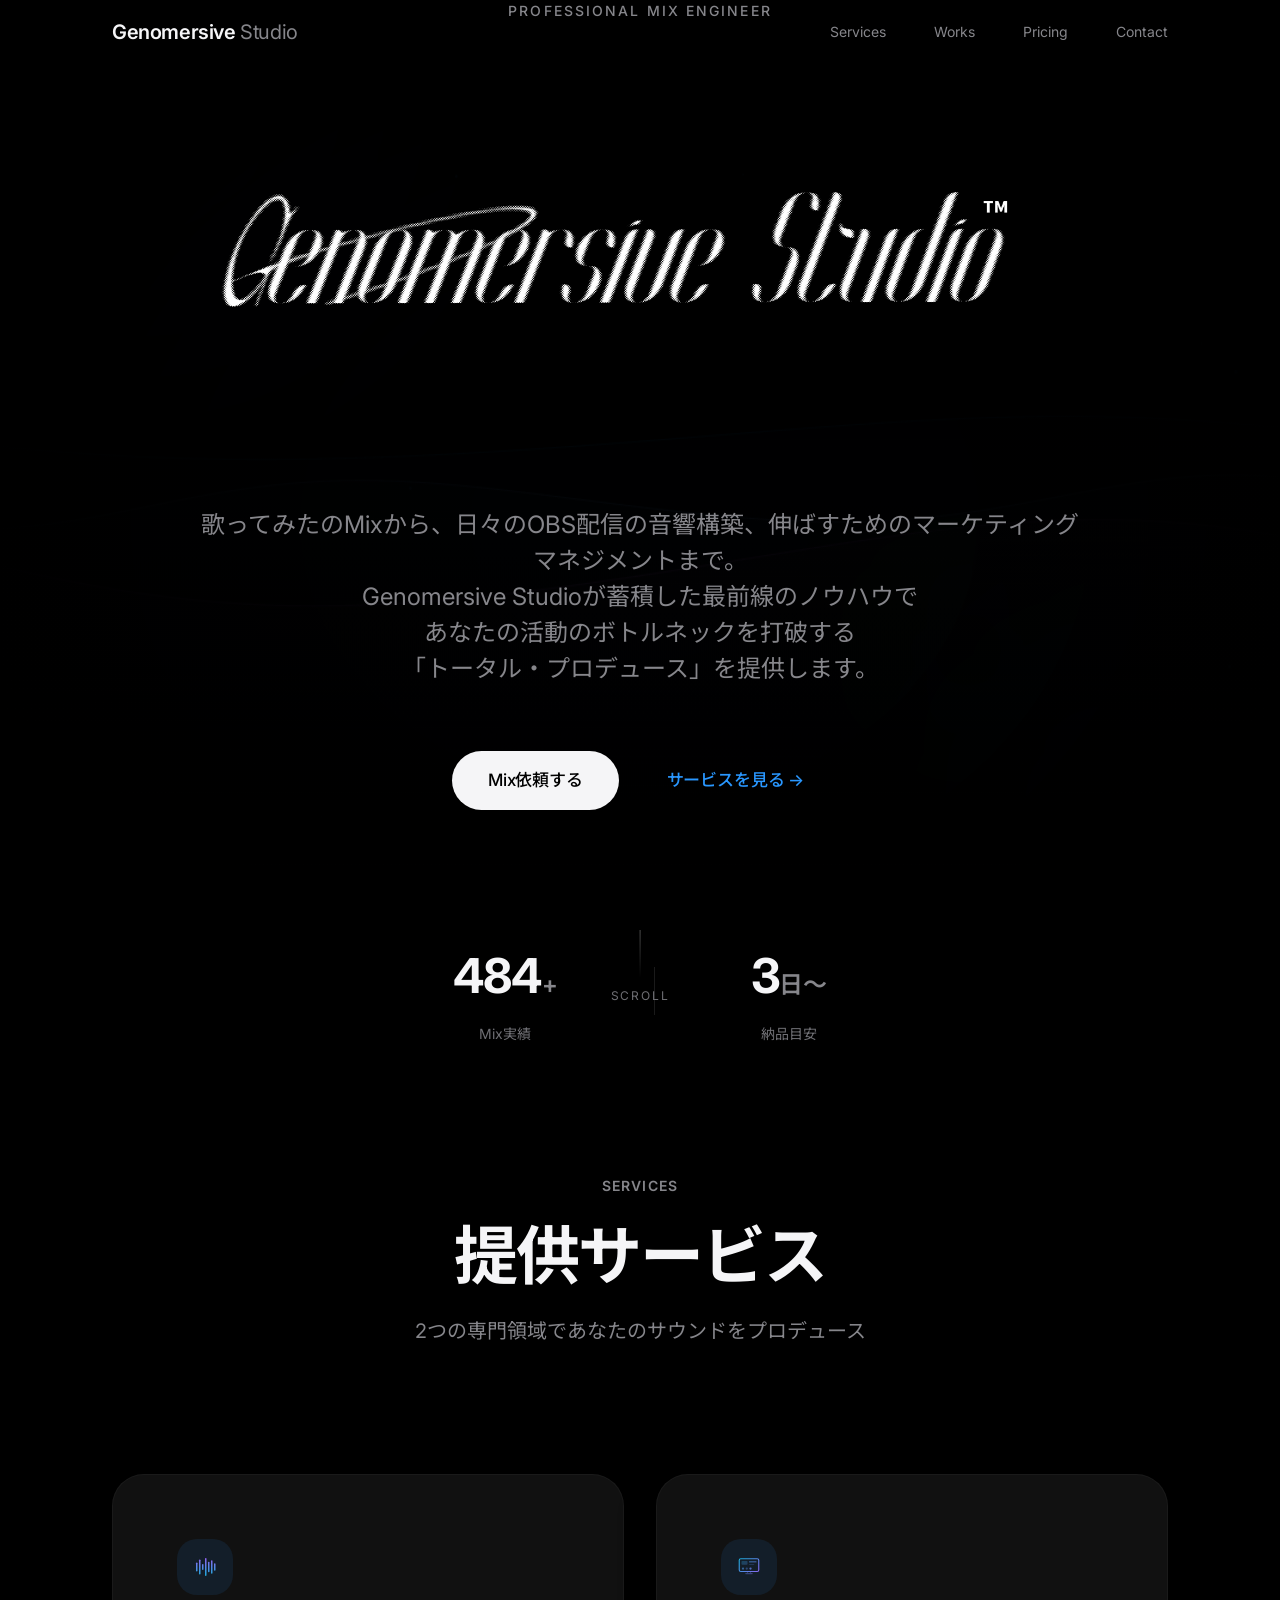
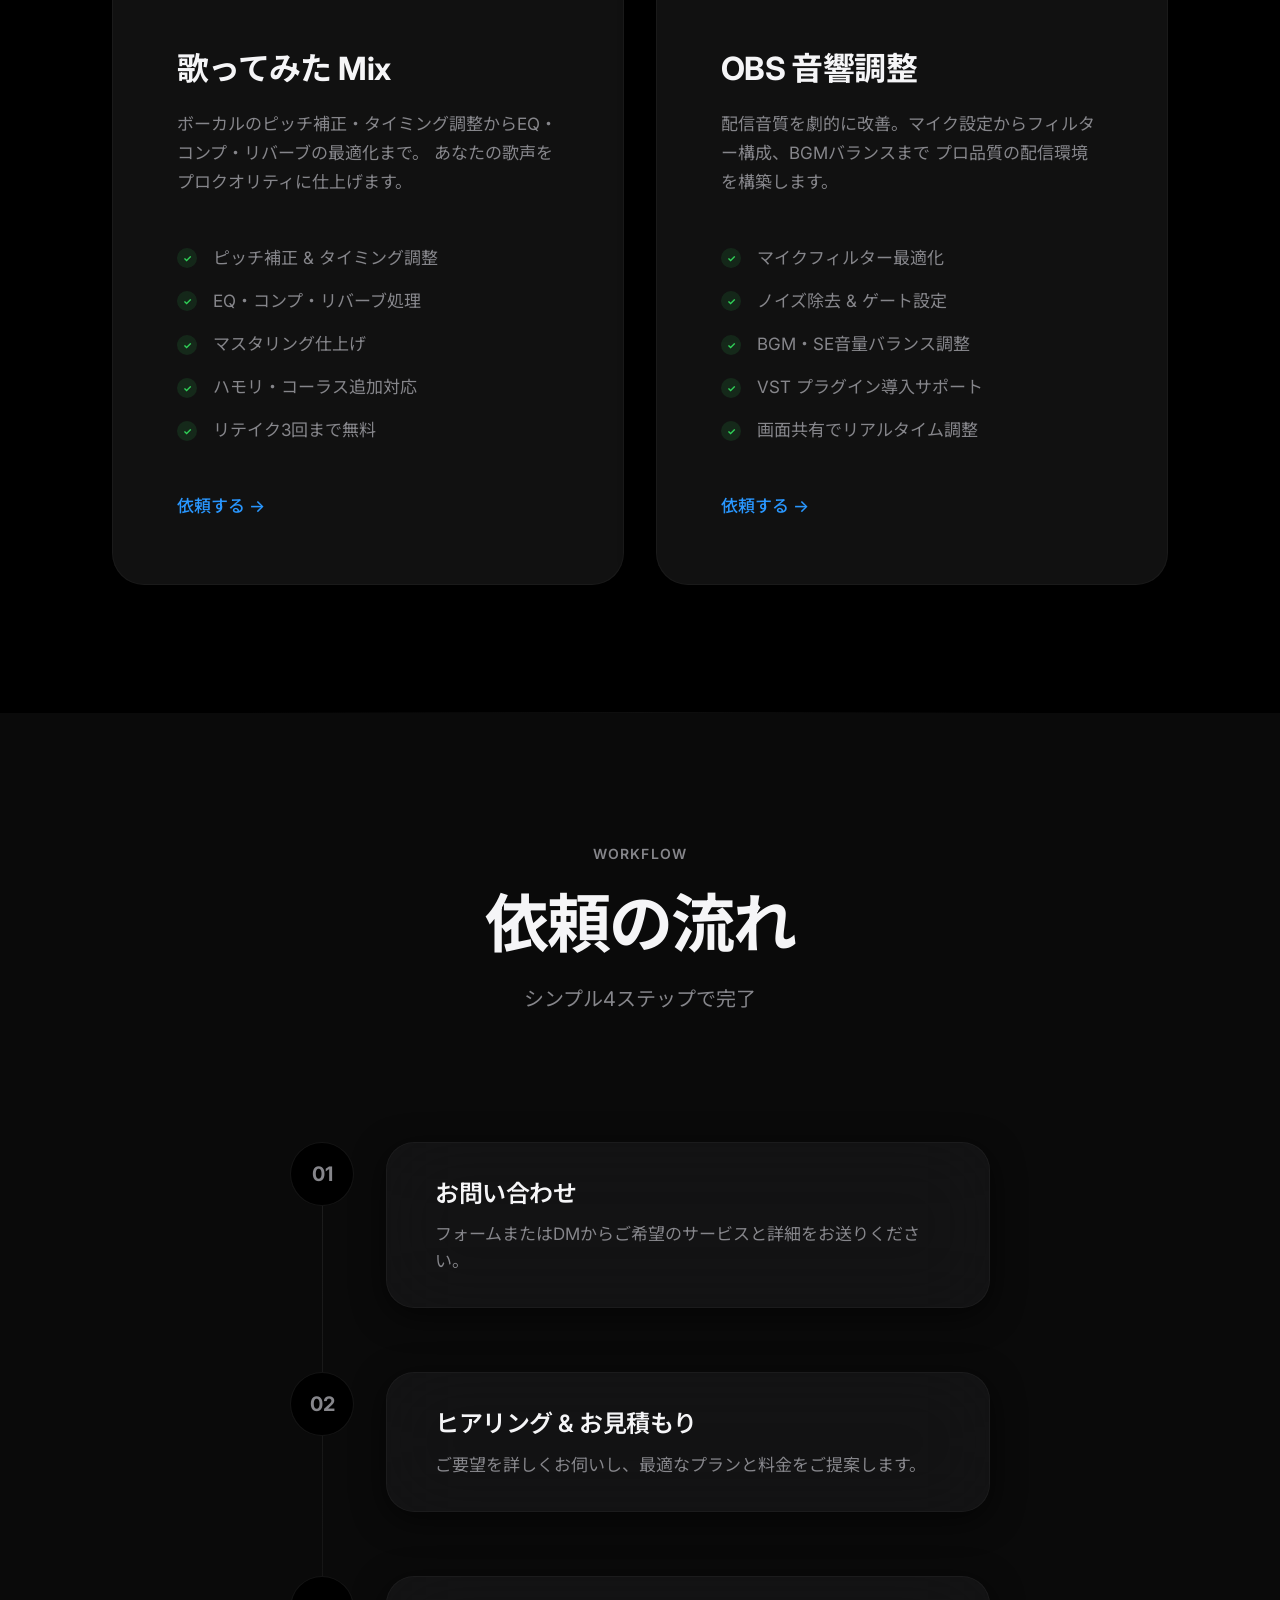
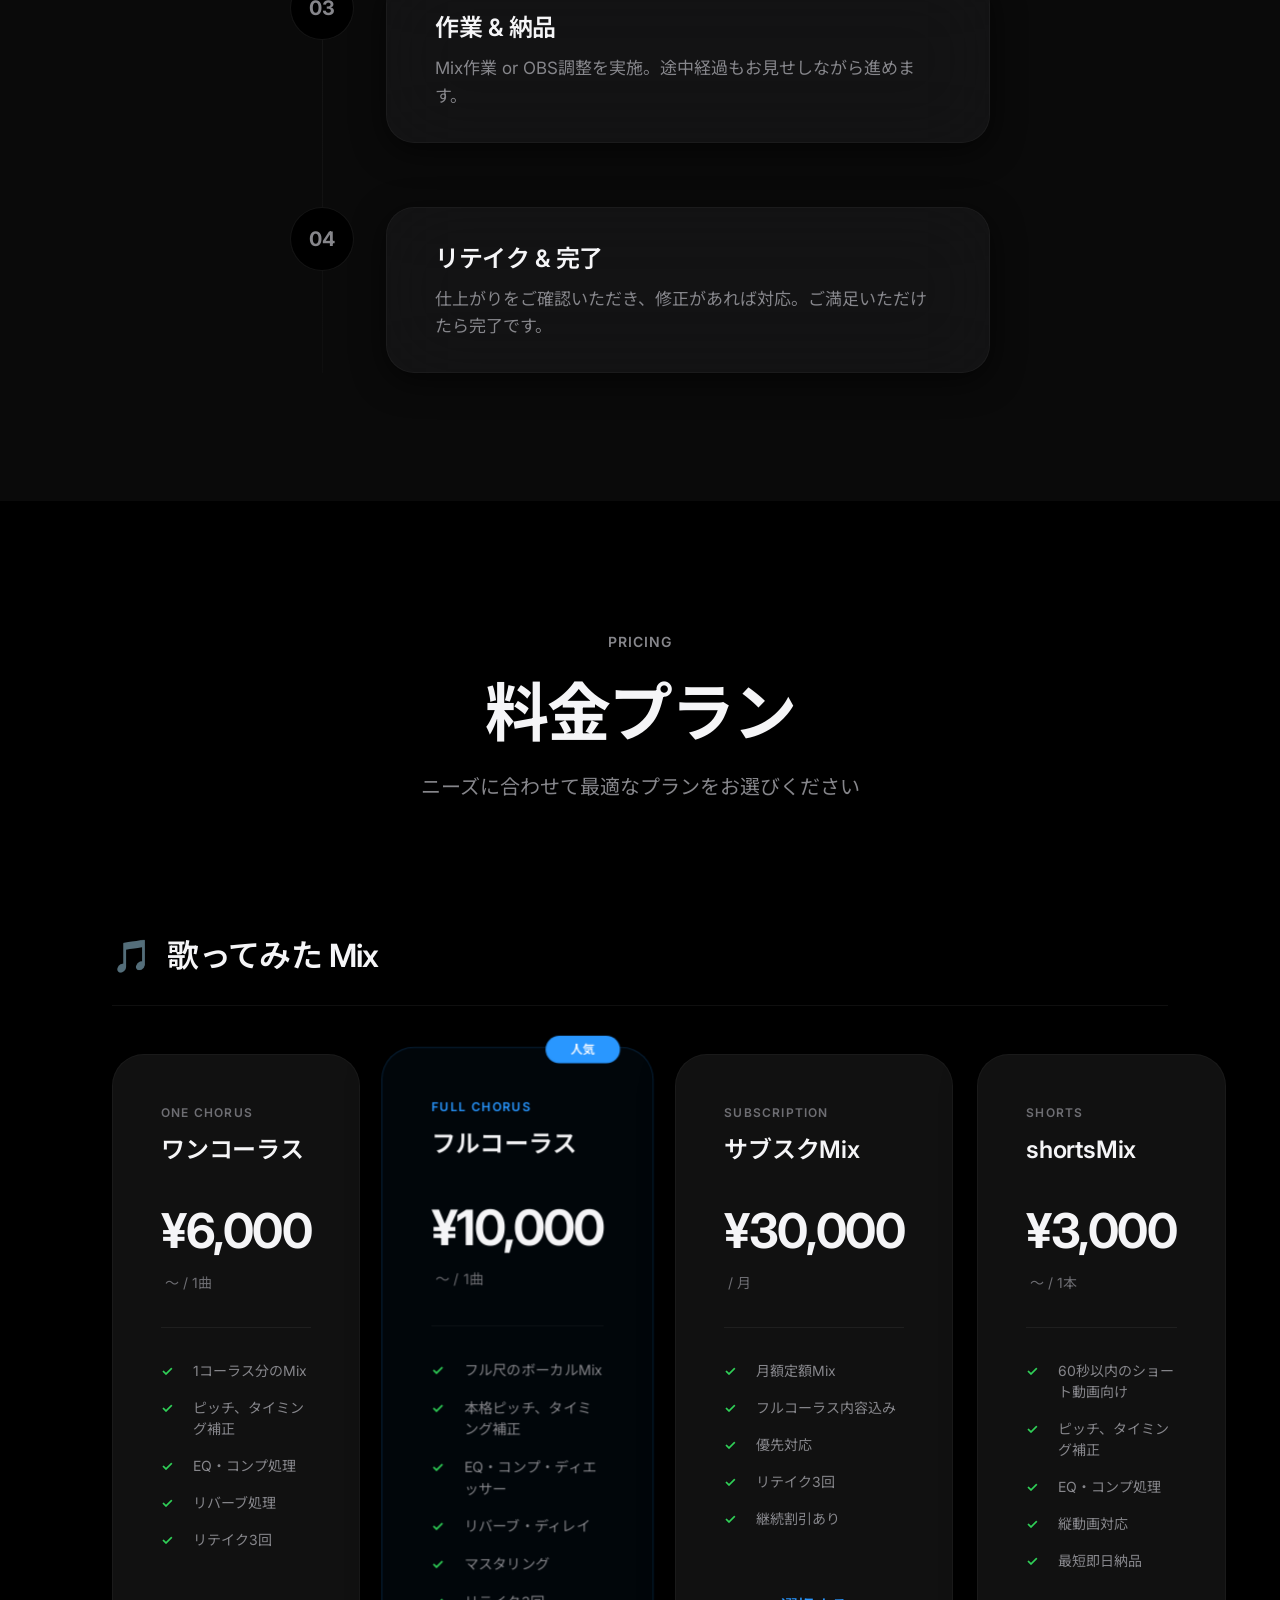
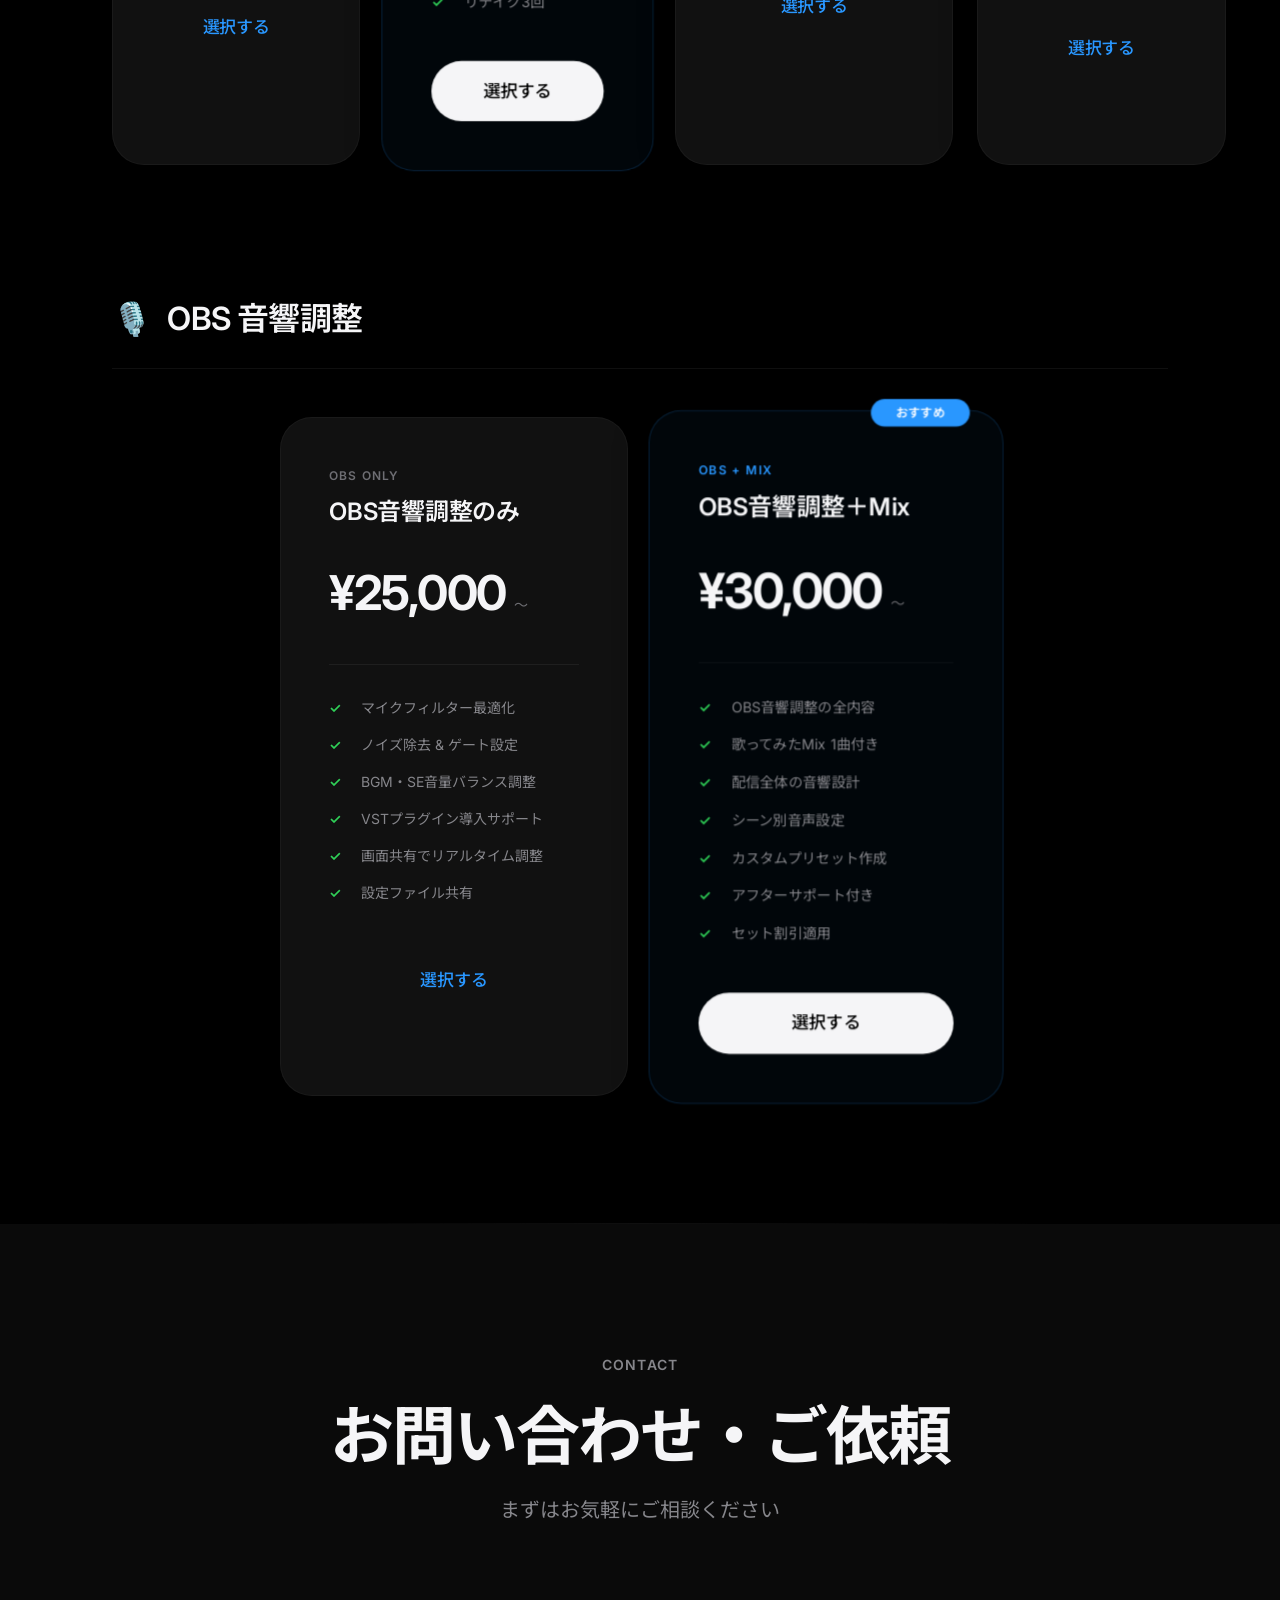
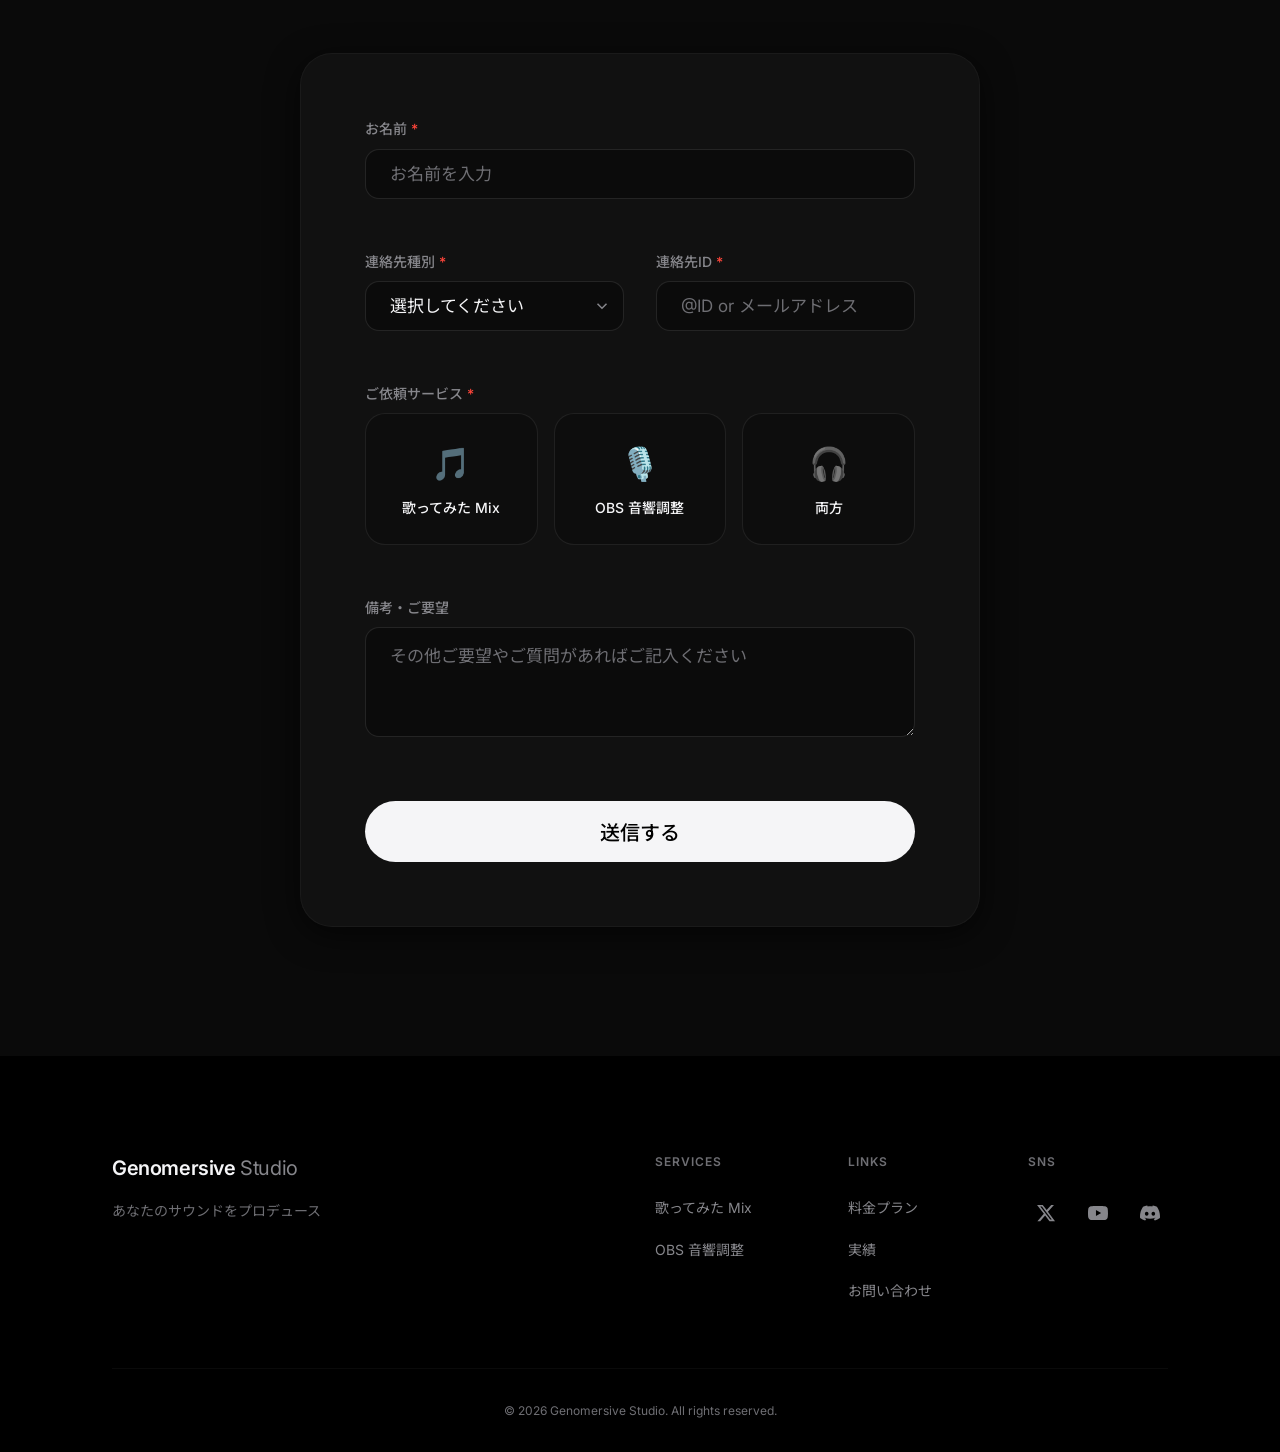
==== commit e6b77bd6: "Add files via upload" ====
--- a/index.html
+++ b/index.html
@@ -50,10 +50,9 @@
     <div class="hero-overlay"></div>
     <div class="hero-content">
       <p class="hero-tag animate-in">PROFESSIONAL MIX ENGINEER</p>
-      <h1 class="hero-title animate-in">
-        あなたの歌声を、<br>
-        最高の音に仕上げる。
-      </h1>
+      <div class="hero-logo animate-in">
+        <img src="logo-white.png" alt="Genomersive Studio" class="hero-logo-img">
+      </div>
       <p class="hero-description animate-in">
         歌ってみたのMixから、日々のOBS配信の音響構築、伸ばすためのマーケティングマネジメントまで。<br>
         Genomersive Studioが蓄積した最前線のノウハウで<br>
--- a/style.css
+++ b/style.css
@@ -60,7 +60,9 @@
 /* ===========================
    Reset & Base
    =========================== */
-*, *::before, *::after {
+*,
+*::before,
+*::after {
   box-sizing: border-box;
   margin: 0;
   padding: 0;
@@ -87,7 +89,9 @@
   transition: color var(--transition-fast);
 }
 
-ul { list-style: none; }
+ul {
+  list-style: none;
+}
 
 img {
   max-width: 100%;
@@ -383,6 +387,18 @@
   text-transform: uppercase;
 }
 
+.hero-logo {
+  margin-bottom: var(--space-2xl);
+}
+
+.hero-logo-img {
+  max-width: 6000px;
+  width: 100%;
+  height: auto;
+  display: block;
+  margin: 0 auto;
+}
+
 .hero-title {
   font-size: var(--font-size-hero);
   font-weight: 700;
@@ -475,13 +491,22 @@
 .scroll-line {
   width: 1px;
   height: 48px;
-  background: linear-gradient(to bottom, rgba(255,255,255,0.3), transparent);
+  background: linear-gradient(to bottom, rgba(255, 255, 255, 0.3), transparent);
   animation: scrollPulse 2.5s ease-in-out infinite;
 }
 
 @keyframes scrollPulse {
-  0%, 100% { opacity: 0.2; transform: scaleY(0.6); }
-  50% { opacity: 0.8; transform: scaleY(1); }
+
+  0%,
+  100% {
+    opacity: 0.2;
+    transform: scaleY(0.6);
+  }
+
+  50% {
+    opacity: 0.8;
+    transform: scaleY(1);
+  }
 }
 
 /* Hero Animations — Apple-style: subtle, smooth */
@@ -491,14 +516,31 @@
   animation: fadeInUp 1s cubic-bezier(0.25, 0.1, 0.25, 1) forwards;
 }
 
-.animate-in:nth-child(1) { animation-delay: 0.1s; }
-.animate-in:nth-child(2) { animation-delay: 0.25s; }
-.animate-in:nth-child(3) { animation-delay: 0.4s; }
-.animate-in:nth-child(4) { animation-delay: 0.55s; }
-.animate-in:nth-child(5) { animation-delay: 0.7s; }
+.animate-in:nth-child(1) {
+  animation-delay: 0.1s;
+}
+
+.animate-in:nth-child(2) {
+  animation-delay: 0.25s;
+}
+
+.animate-in:nth-child(3) {
+  animation-delay: 0.4s;
+}
+
+.animate-in:nth-child(4) {
+  animation-delay: 0.55s;
+}
+
+.animate-in:nth-child(5) {
+  animation-delay: 0.7s;
+}
 
 @keyframes fadeInUp {
-  to { opacity: 1; transform: translateY(0); }
+  to {
+    opacity: 1;
+    transform: translateY(0);
+  }
 }
 
 /* ===========================
@@ -539,7 +581,7 @@
   box-shadow: 0 16px 48px rgba(0, 0, 0, 0.4);
 }
 
-.service-card > * {
+.service-card>* {
   position: relative;
   z-index: 1;
 }
@@ -640,7 +682,7 @@
   top: 0;
   bottom: 0;
   width: 1px;
-  background: linear-gradient(to bottom, rgba(255,255,255,0.08), rgba(255,255,255,0.02));
+  background: linear-gradient(to bottom, rgba(255, 255, 255, 0.08), rgba(255, 255, 255, 0.02));
 }
 
 .workflow-step {
@@ -1009,7 +1051,7 @@
   background: rgba(255, 255, 255, 0.02);
 }
 
-.service-option input:checked + .option-card {
+.service-option input:checked+.option-card {
   border-color: var(--accent-blue);
   background: rgba(41, 151, 255, 0.08);
   box-shadow: 0 0 0 1px var(--accent-blue);
@@ -1030,8 +1072,15 @@
 }
 
 @keyframes slideDown {
-  from { opacity: 0; transform: translateY(-8px); }
-  to { opacity: 1; transform: translateY(0); }
+  from {
+    opacity: 0;
+    transform: translateY(-8px);
+  }
+
+  to {
+    opacity: 1;
+    transform: translateY(0);
+  }
 }
 
 /* Submit Button */
@@ -1059,7 +1108,9 @@
 }
 
 @keyframes spin {
-  to { transform: rotate(360deg); }
+  to {
+    transform: rotate(360deg);
+  }
 }
 
 /* Success State */
@@ -1189,7 +1240,7 @@
 .animate-on-scroll {
   opacity: 0;
   transform: translateY(30px) scale(0.98);
-  transition: 
+  transition:
     opacity 0.8s cubic-bezier(0.25, 0.1, 0.25, 1),
     transform 0.8s cubic-bezier(0.25, 0.1, 0.25, 1);
 }
@@ -1212,7 +1263,7 @@
   width: 80%;
   max-width: 800px;
   height: 1px;
-  background: linear-gradient(90deg, transparent, rgba(255,255,255,0.06), transparent);
+  background: linear-gradient(90deg, transparent, rgba(255, 255, 255, 0.06), transparent);
 }
 
 /* ===========================
@@ -1227,7 +1278,7 @@
 @media (max-width: 968px) {
   .services-grid {
     grid-template-columns: 1fr;
-    max-width: 600px;
+    max-width: 6000px;
     margin: 0 auto;
   }
 
@@ -1426,7 +1477,17 @@
 }
 
 @keyframes floatOrb {
-  0%, 100% { transform: translate(0, 0) scale(1); }
-  33% { transform: translate(20px, -30px) scale(1.05); }
-  66% { transform: translate(-15px, 20px) scale(0.95); }
-}
+
+  0%,
+  100% {
+    transform: translate(0, 0) scale(1);
+  }
+
+  33% {
+    transform: translate(20px, -30px) scale(1.05);
+  }
+
+  66% {
+    transform: translate(-15px, 20px) scale(0.95);
+  }
+}
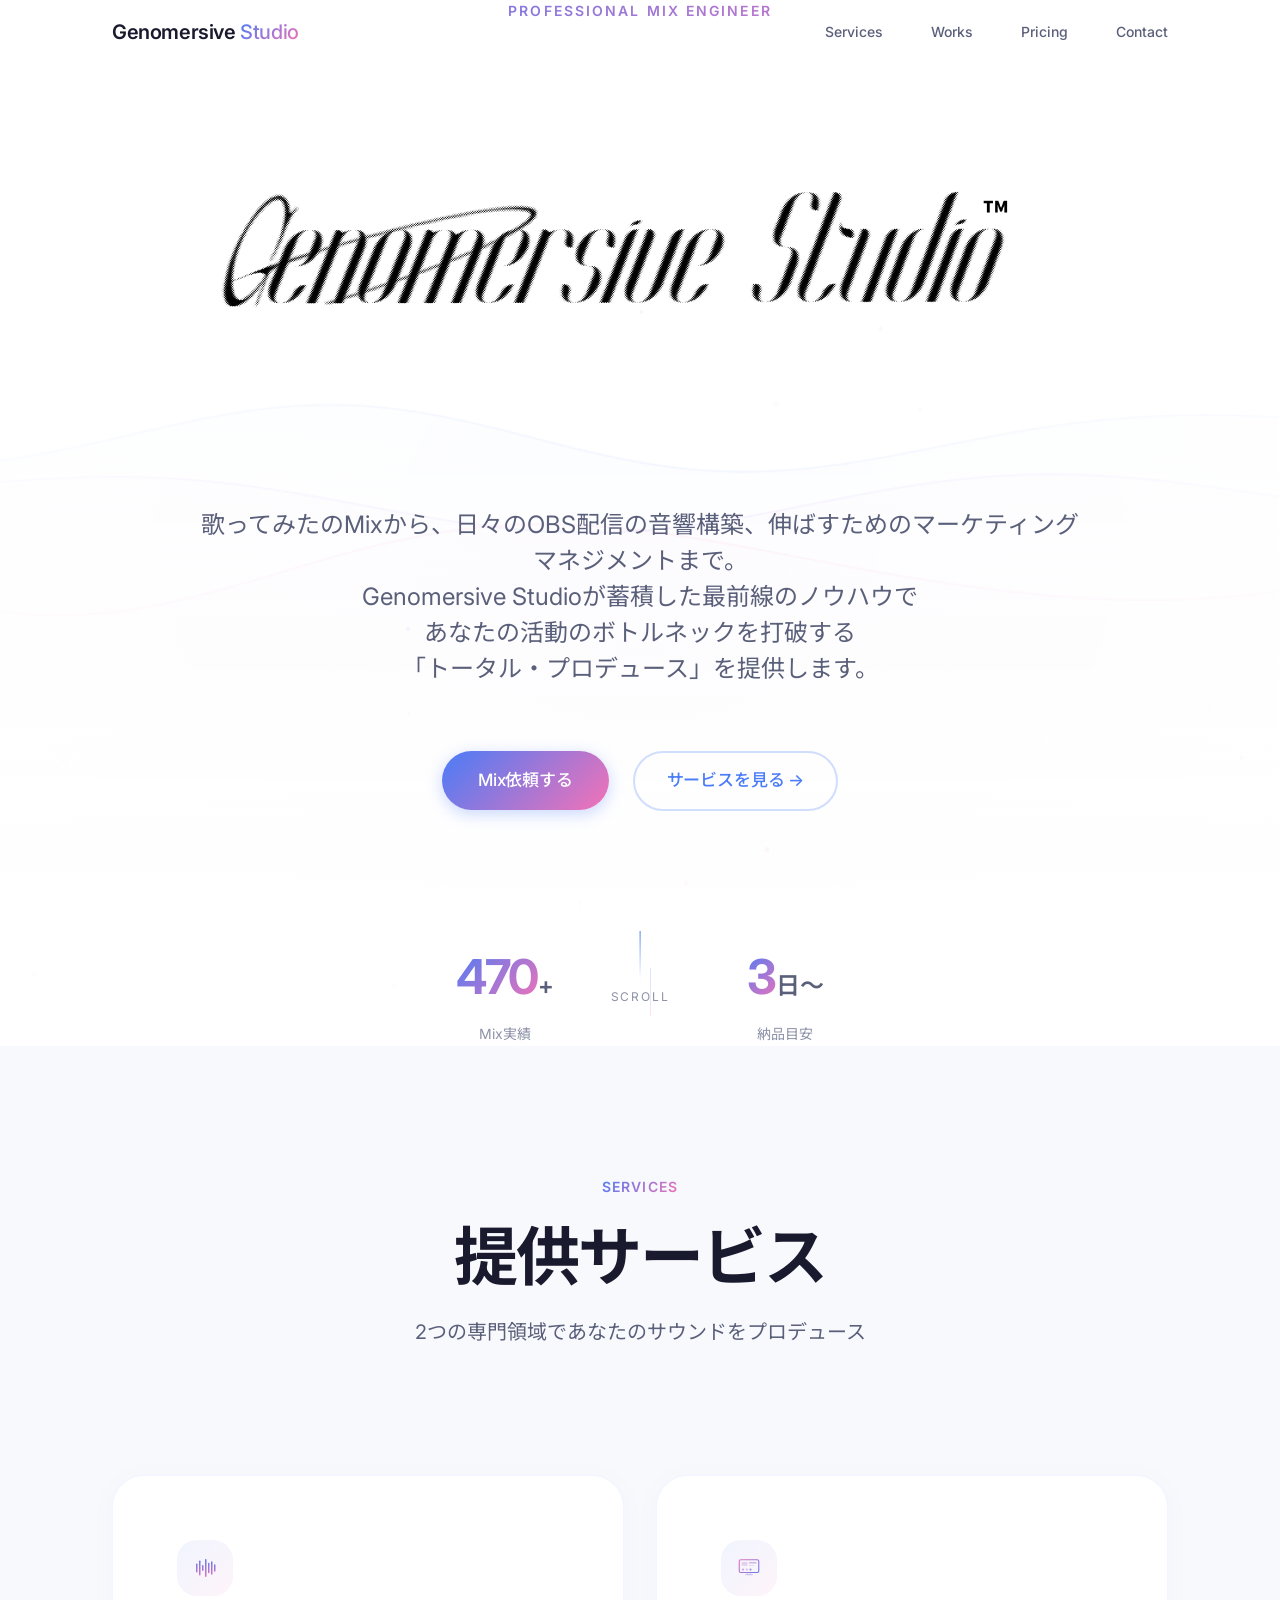
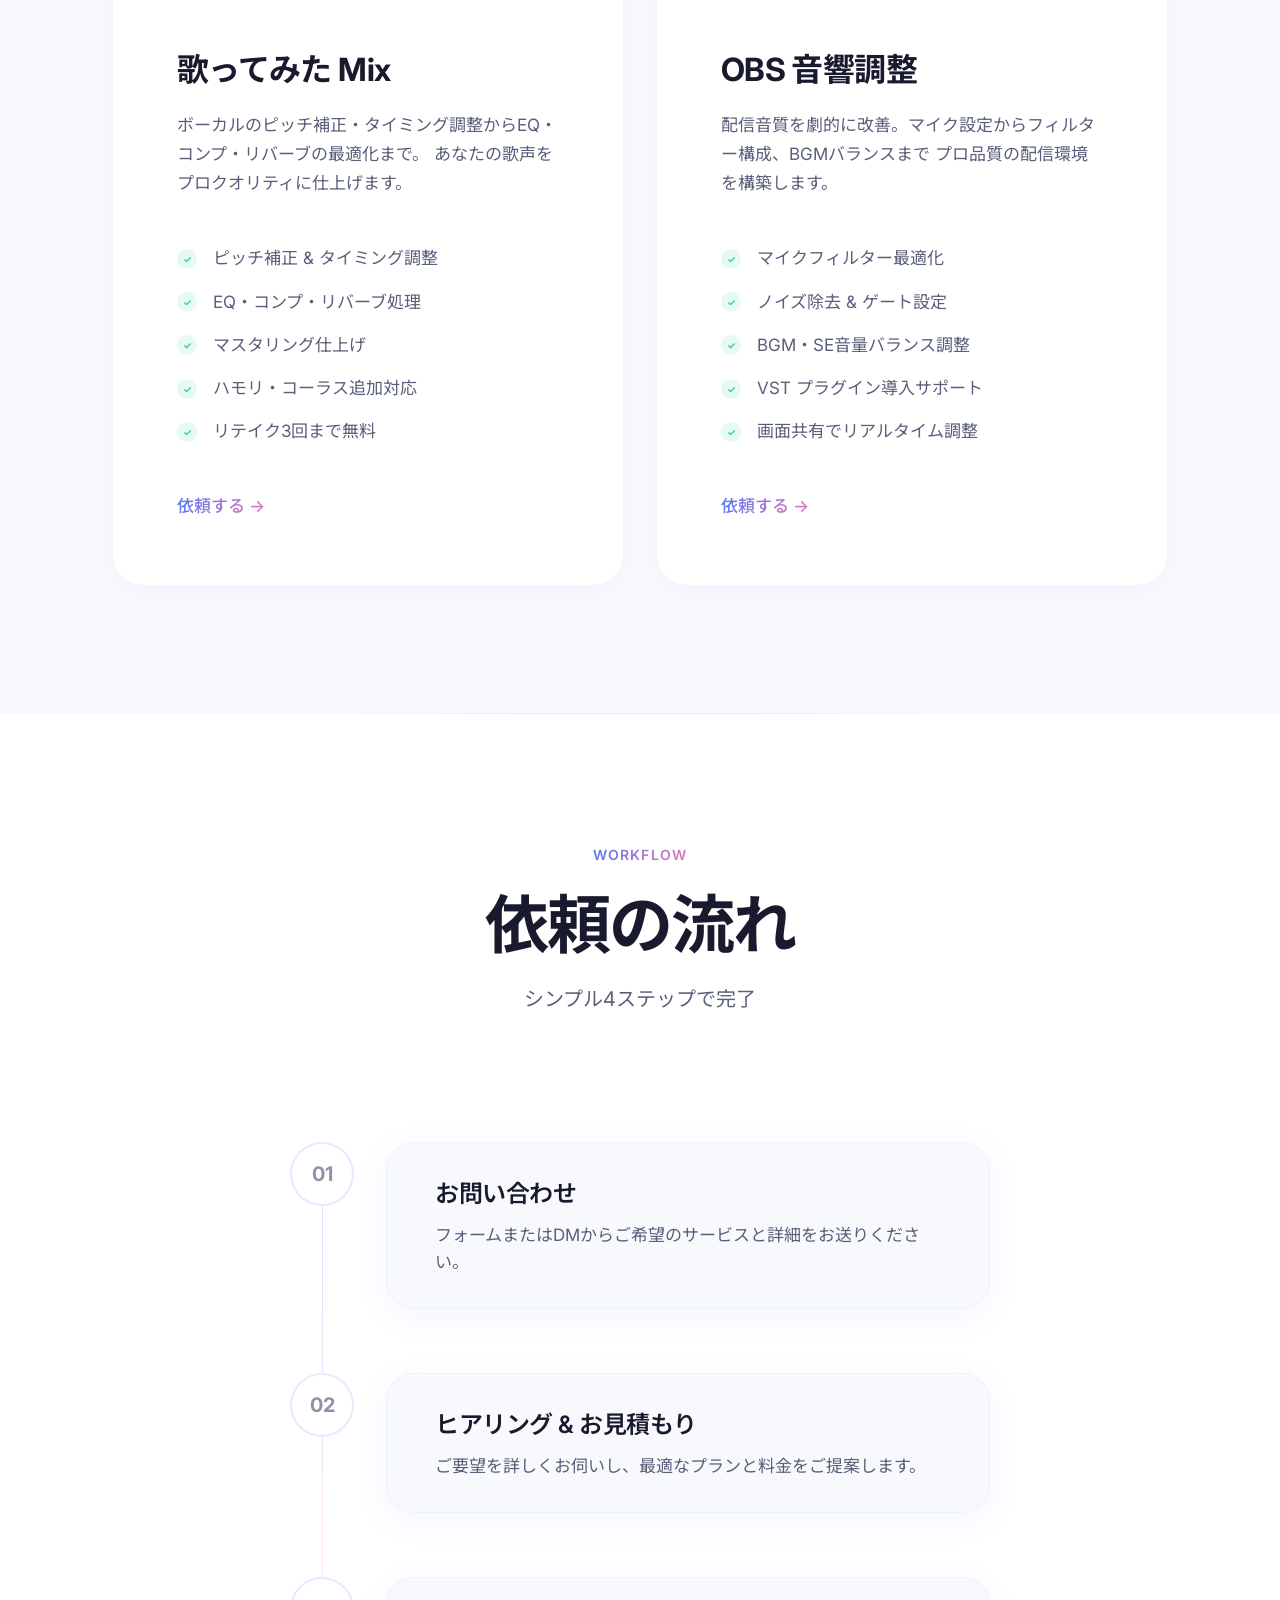
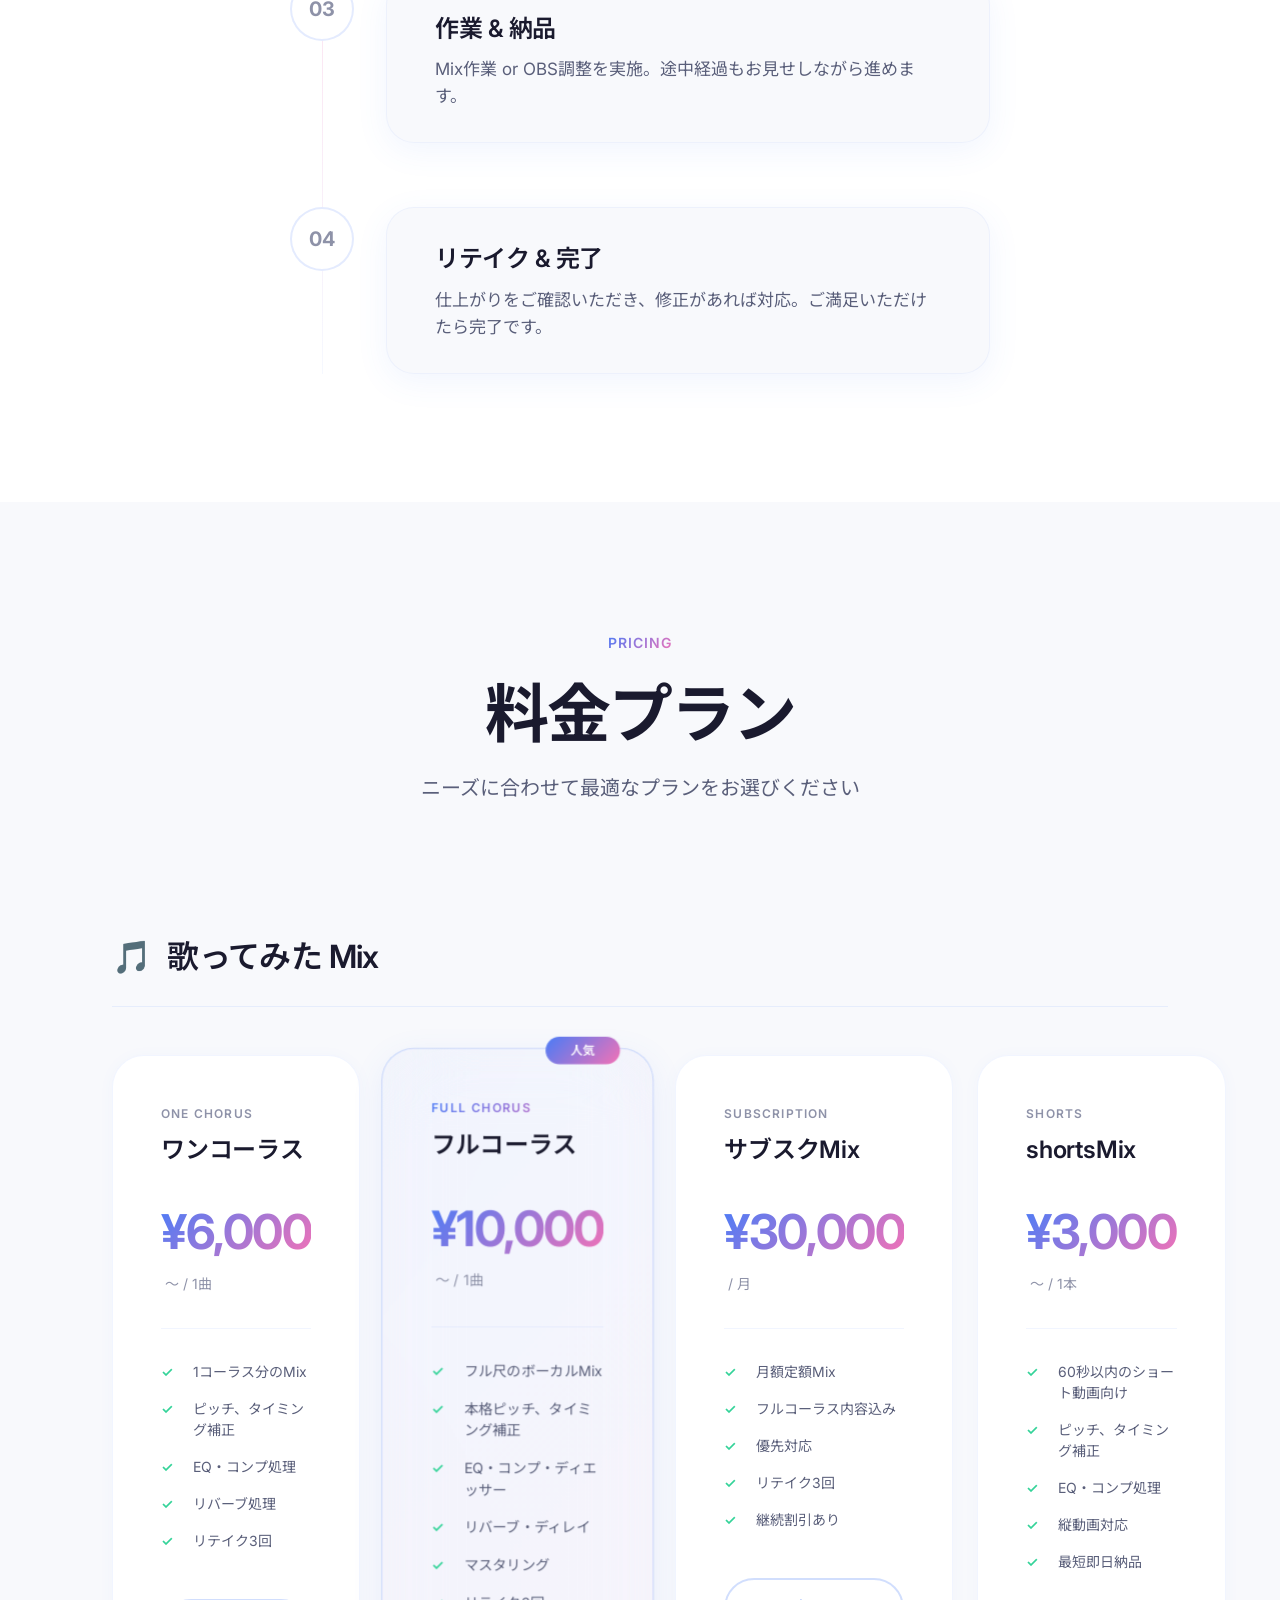
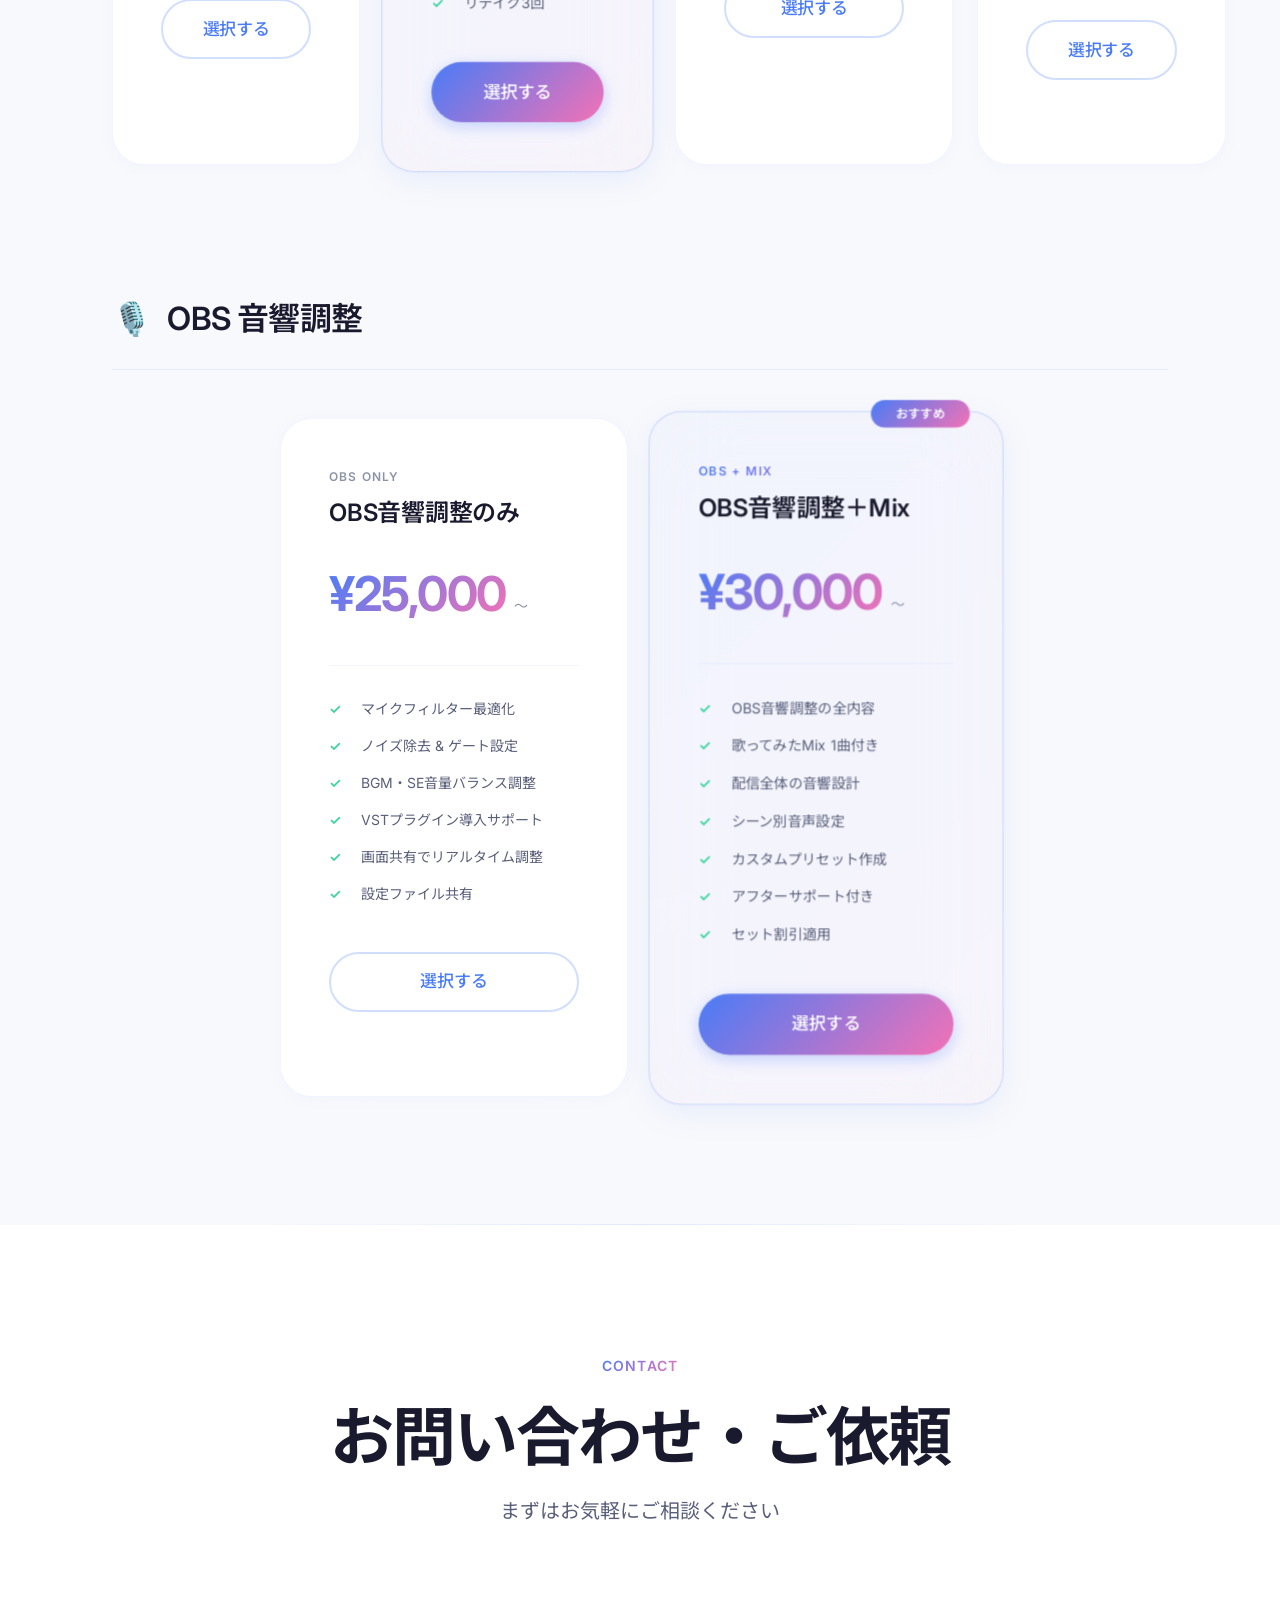
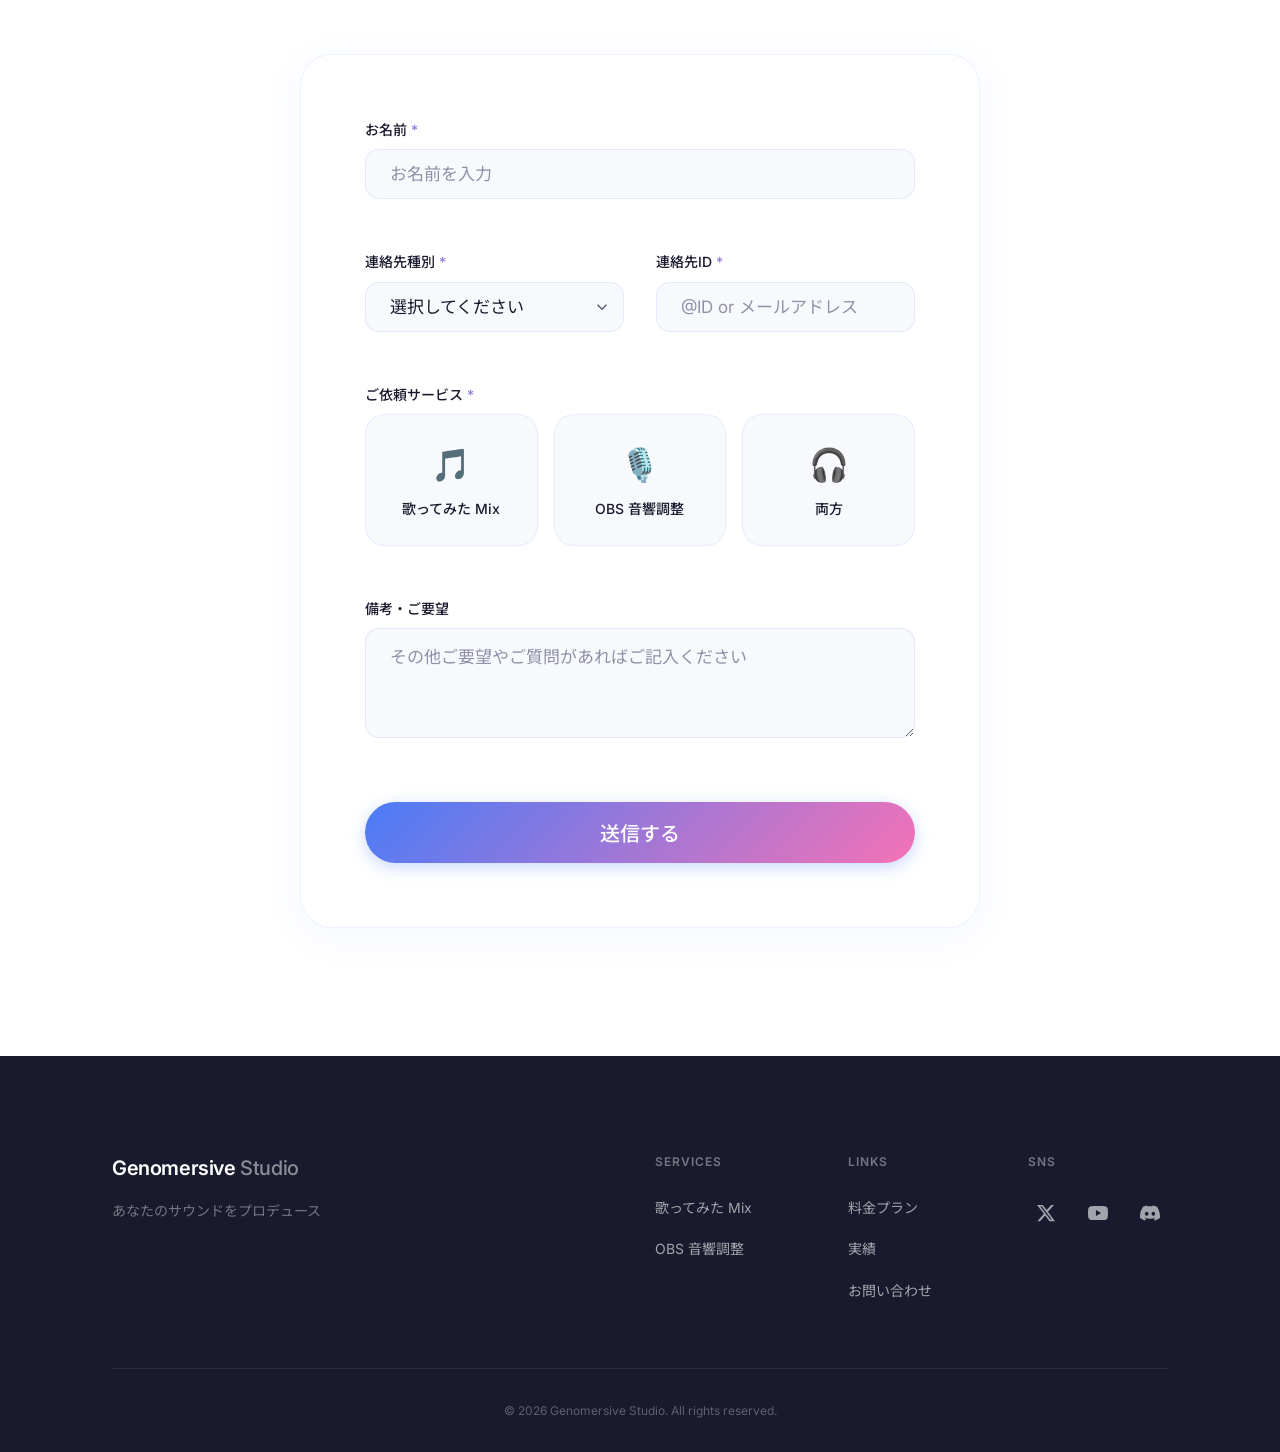
==== commit 18c31e05: "Add files via upload" ====
--- a/index.html
+++ b/index.html
@@ -107,8 +107,8 @@
                 <rect x="56" y="22" width="4" height="20" rx="2" fill="url(#grad1)" />
                 <defs>
                   <linearGradient id="grad1" x1="0" y1="0" x2="0" y2="64" gradientUnits="userSpaceOnUse">
-                    <stop stop-color="#a855f7" />
-                    <stop offset="1" stop-color="#06b6d4" />
+                    <stop stop-color="#4a7cf7" />
+                    <stop offset="1" stop-color="#f472b6" />
                   </linearGradient>
                 </defs>
               </svg>
@@ -161,8 +161,8 @@
                 <line x1="36" y1="44" x2="36" y2="48" stroke="url(#grad2)" stroke-width="2" opacity="0.4" />
                 <defs>
                   <linearGradient id="grad2" x1="0" y1="0" x2="64" y2="64" gradientUnits="userSpaceOnUse">
-                    <stop stop-color="#06b6d4" />
-                    <stop offset="1" stop-color="#a855f7" />
+                    <stop stop-color="#f472b6" />
+                    <stop offset="1" stop-color="#4a7cf7" />
                   </linearGradient>
                 </defs>
               </svg>
--- a/style.css
+++ b/style.css
@@ -1,22 +1,25 @@
 /* ===========================
-   Apple-Inspired Design System
+   White-Based Design System
+   Blue & Pink Accents
    =========================== */
 :root {
-  /* Colors — Apple-style monochrome + subtle accent */
-  --bg-primary: #000000;
-  --bg-secondary: #0a0a0a;
-  --bg-tertiary: #111111;
-  --bg-card: rgba(28, 28, 30, 0.6);
-  --text-primary: #f5f5f7;
-  --text-secondary: #86868b;
-  --text-muted: #6e6e73;
-  --accent-blue: #2997ff;
-  --accent-purple: #bf5af2;
-  --accent-green: #30d158;
-  --accent-gradient: linear-gradient(135deg, #2997ff, #bf5af2);
-  --glass-bg: rgba(29, 29, 31, 0.72);
-  --glass-border: rgba(255, 255, 255, 0.08);
-  --glass-shadow: 0 8px 32px rgba(0, 0, 0, 0.6);
+  /* Colors — White base + Blue/Pink accents */
+  --bg-primary: #ffffff;
+  --bg-secondary: #f8f9fc;
+  --bg-tertiary: #f0f2f8;
+  --bg-card: rgba(255, 255, 255, 0.85);
+  --text-primary: #1a1a2e;
+  --text-secondary: #5a5f7a;
+  --text-muted: #8e92a8;
+  --accent-blue: #4a7cf7;
+  --accent-pink: #f472b6;
+  --accent-purple: #8b5cf6;
+  --accent-green: #34d399;
+  --accent-gradient: linear-gradient(135deg, #4a7cf7, #f472b6);
+  --accent-gradient-soft: linear-gradient(135deg, rgba(74, 124, 247, 0.08), rgba(244, 114, 182, 0.08));
+  --glass-bg: rgba(255, 255, 255, 0.72);
+  --glass-border: rgba(74, 124, 247, 0.12);
+  --glass-shadow: 0 8px 32px rgba(74, 124, 247, 0.08);
 
   /* Typography */
   --font-primary: 'Inter', 'Noto Sans JP', -apple-system, BlinkMacSystemFont, 'SF Pro Display', sans-serif;
@@ -31,7 +34,7 @@
   --font-size-5xl: 4rem;
   --font-size-hero: clamp(3rem, 7vw, 5.5rem);
 
-  /* Spacing — generous Apple-style whitespace */
+  /* Spacing */
   --space-xs: 0.25rem;
   --space-sm: 0.5rem;
   --space-md: 1rem;
@@ -51,7 +54,7 @@
   --radius-2xl: 2rem;
   --radius-full: 9999px;
 
-  /* Transitions — Apple uses very smooth, slightly slower easing */
+  /* Transitions */
   --transition-fast: 0.25s cubic-bezier(0.25, 0.1, 0.25, 1);
   --transition-base: 0.4s cubic-bezier(0.25, 0.1, 0.25, 1);
   --transition-slow: 0.6s cubic-bezier(0.25, 0.1, 0.25, 1);
@@ -110,7 +113,7 @@
 }
 
 /* ===========================
-   Glass Morphism (Subtle Apple-style)
+   Glass Morphism (White-based)
    =========================== */
 .glass {
   background: var(--glass-bg);
@@ -121,7 +124,6 @@
   position: relative;
 }
 
-/* Remove noise texture — Apple keeps it clean */
 .glass::after {
   display: none;
 }
@@ -146,12 +148,14 @@
   font-size: var(--font-size-sm);
   font-weight: 600;
   letter-spacing: 0.08em;
-  color: var(--text-secondary);
+  background: var(--accent-gradient);
+  -webkit-background-clip: text;
+  -webkit-text-fill-color: transparent;
+  background-clip: text;
   margin-bottom: var(--space-lg);
   padding: 0;
   border: none;
   border-radius: 0;
-  background: none;
   text-transform: uppercase;
 }
 
@@ -161,6 +165,7 @@
   letter-spacing: -0.03em;
   line-height: 1.1;
   margin-bottom: var(--space-lg);
+  color: var(--text-primary);
 }
 
 .section-subtitle {
@@ -173,7 +178,7 @@
 }
 
 /* ===========================
-   Buttons — Apple-style Pill Buttons
+   Buttons — Gradient + Clean
    =========================== */
 .btn {
   display: inline-flex;
@@ -195,15 +200,14 @@
 }
 
 .btn-primary {
-  background: var(--text-primary);
-  color: var(--bg-primary);
-  box-shadow: none;
+  background: var(--accent-gradient);
+  color: #ffffff;
+  box-shadow: 0 4px 16px rgba(74, 124, 247, 0.3);
 }
 
 .btn-primary:hover {
-  transform: scale(1.04);
-  background: #ffffff;
-  box-shadow: 0 4px 24px rgba(245, 245, 247, 0.2);
+  transform: scale(1.04) translateY(-2px);
+  box-shadow: 0 8px 32px rgba(74, 124, 247, 0.4);
 }
 
 .btn-primary .btn-glow {
@@ -213,13 +217,14 @@
 .btn-outline {
   background: transparent;
   color: var(--accent-blue);
-  border: none;
-  padding: 1rem 1.5rem;
+  border: 2px solid rgba(74, 124, 247, 0.25);
+  padding: 0.9rem 2rem;
 }
 
 .btn-outline:hover {
-  color: #40a9ff;
-  background: transparent;
+  color: var(--accent-blue);
+  background: rgba(74, 124, 247, 0.06);
+  border-color: var(--accent-blue);
   transform: scale(1.04);
 }
 
@@ -228,7 +233,7 @@
 }
 
 /* ===========================
-   Navigation — Apple-style Floating Pill
+   Navigation — Floating Pill
    =========================== */
 .navbar {
   position: fixed;
@@ -257,13 +262,13 @@
 
 .navbar.scrolled .nav-container {
   max-width: 720px;
-  background: rgba(29, 29, 31, 0.82);
+  background: rgba(255, 255, 255, 0.82);
   backdrop-filter: blur(40px) saturate(180%);
   -webkit-backdrop-filter: blur(40px) saturate(180%);
-  border: 1px solid rgba(255, 255, 255, 0.06);
+  border: 1px solid rgba(74, 124, 247, 0.1);
   border-radius: var(--radius-full);
   padding: 0.6rem var(--space-xl);
-  box-shadow: 0 4px 30px rgba(0, 0, 0, 0.5);
+  box-shadow: 0 4px 30px rgba(74, 124, 247, 0.08);
   transition: all var(--transition-base);
 }
 
@@ -275,15 +280,15 @@
   font-weight: 600;
   z-index: 1001;
   letter-spacing: -0.02em;
+  color: var(--text-primary);
 }
 
 .logo-accent {
-  color: var(--text-secondary);
-  -webkit-text-fill-color: var(--text-secondary);
-  background: none;
-  -webkit-background-clip: unset;
-  background-clip: unset;
-  font-weight: 400;
+  background: var(--accent-gradient);
+  -webkit-background-clip: text;
+  -webkit-text-fill-color: transparent;
+  background-clip: text;
+  font-weight: 500;
 }
 
 .nav-links {
@@ -294,7 +299,7 @@
 
 .nav-links a {
   font-size: var(--font-size-sm);
-  font-weight: 400;
+  font-weight: 500;
   color: var(--text-secondary);
   letter-spacing: 0;
   position: relative;
@@ -302,7 +307,21 @@
 }
 
 .nav-links a::after {
-  display: none;
+  content: '';
+  position: absolute;
+  bottom: -4px;
+  left: 0;
+  right: 0;
+  height: 2px;
+  background: var(--accent-gradient);
+  border-radius: 1px;
+  transform: scaleX(0);
+  transition: transform var(--transition-fast);
+}
+
+.nav-links a:hover::after,
+.nav-links a.nav-active::after {
+  transform: scaleX(1);
 }
 
 .nav-links a:hover {
@@ -342,7 +361,7 @@
 }
 
 /* ===========================
-   Hero Section — Apple-style large headline
+   Hero Section
    =========================== */
 .hero {
   position: relative;
@@ -351,6 +370,7 @@
   align-items: center;
   justify-content: center;
   overflow: hidden;
+  background: var(--bg-primary);
 }
 
 .hero-canvas {
@@ -360,13 +380,13 @@
   width: 100%;
   height: 100%;
   z-index: 0;
-  opacity: 0.4;
+  opacity: 0.6;
 }
 
 .hero-overlay {
   position: absolute;
   inset: 0;
-  background: radial-gradient(ellipse at center, transparent 0%, var(--bg-primary) 75%);
+  background: radial-gradient(ellipse at center, transparent 0%, rgba(255, 255, 255, 0.7) 75%);
   z-index: 1;
 }
 
@@ -380,9 +400,12 @@
 
 .hero-tag {
   font-size: var(--font-size-sm);
-  font-weight: 500;
+  font-weight: 600;
   letter-spacing: 0.15em;
-  color: var(--text-secondary);
+  background: var(--accent-gradient);
+  -webkit-background-clip: text;
+  -webkit-text-fill-color: transparent;
+  background-clip: text;
   margin-bottom: var(--space-2xl);
   text-transform: uppercase;
 }
@@ -397,6 +420,8 @@
   height: auto;
   display: block;
   margin: 0 auto;
+  /* Invert the white logo for dark-on-light display */
+  filter: brightness(0) saturate(100%);
 }
 
 .hero-title {
@@ -405,6 +430,7 @@
   line-height: 1.08;
   letter-spacing: -0.04em;
   margin-bottom: var(--space-2xl);
+  color: var(--text-primary);
 }
 
 .hero-description {
@@ -438,11 +464,10 @@
 .stat-number {
   font-size: var(--font-size-4xl);
   font-weight: 700;
-  color: var(--text-primary);
-  -webkit-text-fill-color: var(--text-primary);
-  background: none;
-  -webkit-background-clip: unset;
-  background-clip: unset;
+  background: var(--accent-gradient);
+  -webkit-background-clip: text;
+  -webkit-text-fill-color: transparent;
+  background-clip: text;
   letter-spacing: -0.03em;
 }
 
@@ -468,7 +493,7 @@
 .stat-divider {
   width: 1px;
   height: 48px;
-  background: rgba(255, 255, 255, 0.1);
+  background: linear-gradient(to bottom, rgba(74, 124, 247, 0.2), rgba(244, 114, 182, 0.2));
 }
 
 /* Scroll Indicator */
@@ -491,25 +516,23 @@
 .scroll-line {
   width: 1px;
   height: 48px;
-  background: linear-gradient(to bottom, rgba(255, 255, 255, 0.3), transparent);
+  background: linear-gradient(to bottom, var(--accent-blue), transparent);
   animation: scrollPulse 2.5s ease-in-out infinite;
 }
 
 @keyframes scrollPulse {
-
   0%,
   100% {
     opacity: 0.2;
     transform: scaleY(0.6);
   }
-
   50% {
     opacity: 0.8;
     transform: scaleY(1);
   }
 }
 
-/* Hero Animations — Apple-style: subtle, smooth */
+/* Hero Animations */
 .animate-in {
   opacity: 0;
   transform: translateY(20px);
@@ -547,7 +570,7 @@
    Services Section
    =========================== */
 .services {
-  background: var(--bg-primary);
+  background: var(--bg-secondary);
 }
 
 .services::before {
@@ -566,22 +589,34 @@
   transition: all var(--transition-slow);
   position: relative;
   overflow: hidden;
-  background: var(--bg-tertiary);
-  border: 1px solid rgba(255, 255, 255, 0.04);
-}
-
-/* Remove mouse glow effect */
+  background: var(--bg-primary);
+  border: 1px solid rgba(74, 124, 247, 0.08);
+  box-shadow: 0 4px 24px rgba(74, 124, 247, 0.04);
+}
+
 .service-card::before {
-  display: none;
+  content: '';
+  position: absolute;
+  top: 0;
+  left: 0;
+  right: 0;
+  height: 4px;
+  background: var(--accent-gradient);
+  opacity: 0;
+  transition: opacity var(--transition-base);
+}
+
+.service-card:hover::before {
+  opacity: 1;
 }
 
 .service-card:hover {
-  transform: translateY(-4px) scale(1.01);
-  border-color: rgba(255, 255, 255, 0.08);
-  box-shadow: 0 16px 48px rgba(0, 0, 0, 0.4);
-}
-
-.service-card>* {
+  transform: translateY(-6px) scale(1.01);
+  border-color: rgba(74, 124, 247, 0.15);
+  box-shadow: 0 20px 60px rgba(74, 124, 247, 0.1);
+}
+
+.service-card > * {
   position: relative;
   z-index: 1;
 }
@@ -596,14 +631,14 @@
   display: flex;
   align-items: center;
   justify-content: center;
-  background: rgba(41, 151, 255, 0.1);
+  background: var(--accent-gradient-soft);
   border-radius: var(--radius-lg);
   padding: var(--space-md);
   transition: all var(--transition-base);
 }
 
 .service-card:hover .service-icon {
-  background: rgba(41, 151, 255, 0.15);
+  background: linear-gradient(135deg, rgba(74, 124, 247, 0.15), rgba(244, 114, 182, 0.15));
   transform: scale(1.05);
 }
 
@@ -612,6 +647,7 @@
   font-weight: 700;
   margin-bottom: var(--space-md);
   letter-spacing: -0.02em;
+  color: var(--text-primary);
 }
 
 .service-desc {
@@ -642,7 +678,7 @@
   justify-content: center;
   width: 20px;
   height: 20px;
-  background: rgba(48, 209, 88, 0.12);
+  background: rgba(52, 211, 153, 0.12);
   color: var(--accent-green);
   border-radius: var(--radius-full);
   font-size: 10px;
@@ -654,12 +690,14 @@
   display: inline-block;
   font-size: var(--font-size-base);
   font-weight: 500;
-  color: var(--accent-blue);
+  background: var(--accent-gradient);
+  -webkit-background-clip: text;
+  -webkit-text-fill-color: transparent;
+  background-clip: text;
   transition: all var(--transition-base);
 }
 
 .service-cta:hover {
-  color: #40a9ff;
   transform: translateX(4px);
 }
 
@@ -667,7 +705,7 @@
    Workflow Section
    =========================== */
 .workflow {
-  background: var(--bg-secondary);
+  background: var(--bg-primary);
 }
 
 .workflow-steps {
@@ -682,7 +720,7 @@
   top: 0;
   bottom: 0;
   width: 1px;
-  background: linear-gradient(to bottom, rgba(255, 255, 255, 0.08), rgba(255, 255, 255, 0.02));
+  background: linear-gradient(to bottom, rgba(74, 124, 247, 0.2), rgba(244, 114, 182, 0.2), rgba(74, 124, 247, 0.05));
 }
 
 .workflow-step {
@@ -704,7 +742,7 @@
   align-items: center;
   justify-content: center;
   background: var(--bg-primary);
-  border: 1px solid rgba(255, 255, 255, 0.08);
+  border: 2px solid rgba(74, 124, 247, 0.15);
   border-radius: var(--radius-full);
   position: relative;
   z-index: 1;
@@ -714,21 +752,24 @@
 .step-number span {
   font-size: var(--font-size-lg);
   font-weight: 700;
-  color: var(--text-secondary);
+  color: var(--text-muted);
   background: none;
   -webkit-background-clip: unset;
-  -webkit-text-fill-color: var(--text-secondary);
+  -webkit-text-fill-color: var(--text-muted);
   background-clip: unset;
 }
 
 .workflow-step:hover .step-number {
-  border-color: rgba(41, 151, 255, 0.3);
-  background: rgba(41, 151, 255, 0.05);
+  border-color: var(--accent-blue);
+  background: rgba(74, 124, 247, 0.06);
+  box-shadow: 0 0 0 4px rgba(74, 124, 247, 0.08);
 }
 
 .workflow-step:hover .step-number span {
-  color: var(--accent-blue);
-  -webkit-text-fill-color: var(--accent-blue);
+  background: var(--accent-gradient);
+  -webkit-background-clip: text;
+  -webkit-text-fill-color: transparent;
+  background-clip: text;
 }
 
 .step-content {
@@ -736,8 +777,8 @@
   padding: var(--space-xl) var(--space-2xl);
   border-radius: var(--radius-xl);
   transition: all var(--transition-base);
-  background: rgba(29, 29, 31, 0.5);
-  border: 1px solid rgba(255, 255, 255, 0.04);
+  background: var(--bg-secondary);
+  border: 1px solid rgba(74, 124, 247, 0.06);
 }
 
 .step-content h3 {
@@ -745,6 +786,7 @@
   font-weight: 600;
   margin-bottom: var(--space-sm);
   letter-spacing: -0.02em;
+  color: var(--text-primary);
 }
 
 .step-content p {
@@ -754,15 +796,16 @@
 }
 
 .workflow-step:hover .step-content {
-  border-color: rgba(255, 255, 255, 0.08);
-  background: rgba(29, 29, 31, 0.7);
+  border-color: rgba(74, 124, 247, 0.12);
+  background: var(--bg-primary);
+  box-shadow: 0 8px 32px rgba(74, 124, 247, 0.06);
 }
 
 /* ===========================
    Pricing Section
    =========================== */
 .pricing {
-  background: var(--bg-primary);
+  background: var(--bg-secondary);
 }
 
 .pricing::before {
@@ -785,8 +828,9 @@
   font-weight: 600;
   margin-bottom: var(--space-2xl);
   padding-bottom: var(--space-lg);
-  border-bottom: 1px solid rgba(255, 255, 255, 0.06);
+  border-bottom: 1px solid rgba(74, 124, 247, 0.1);
   letter-spacing: -0.02em;
+  color: var(--text-primary);
 }
 
 .category-icon {
@@ -814,35 +858,36 @@
   padding: var(--space-2xl);
   transition: all var(--transition-slow);
   position: relative;
-  background: var(--bg-tertiary);
-  border: 1px solid rgba(255, 255, 255, 0.04);
-}
-
-/* Remove mouse glow */
+  background: var(--bg-primary);
+  border: 1px solid rgba(74, 124, 247, 0.08);
+  box-shadow: 0 2px 16px rgba(74, 124, 247, 0.04);
+}
+
 .pricing-card::before {
   display: none;
 }
 
-/* Remove noise overlay */
 .pricing-card.glass::after {
   display: none;
 }
 
 .pricing-card:hover {
-  transform: translateY(-4px);
-  border-color: rgba(255, 255, 255, 0.08);
-  box-shadow: 0 12px 40px rgba(0, 0, 0, 0.4);
+  transform: translateY(-6px);
+  border-color: rgba(74, 124, 247, 0.15);
+  box-shadow: 0 16px 48px rgba(74, 124, 247, 0.1);
 }
 
 .pricing-card.featured {
-  border-color: rgba(41, 151, 255, 0.2);
-  background: rgba(41, 151, 255, 0.04);
+  border-color: rgba(74, 124, 247, 0.25);
+  background: linear-gradient(135deg, rgba(74, 124, 247, 0.03), rgba(244, 114, 182, 0.03));
   transform: scale(1.02);
+  box-shadow: 0 8px 32px rgba(74, 124, 247, 0.1);
 }
 
 .pricing-card.featured:hover {
-  transform: scale(1.02) translateY(-4px);
-  border-color: rgba(41, 151, 255, 0.35);
+  transform: scale(1.02) translateY(-6px);
+  border-color: rgba(74, 124, 247, 0.35);
+  box-shadow: 0 20px 60px rgba(74, 124, 247, 0.15);
 }
 
 .featured-tag {
@@ -850,7 +895,7 @@
   top: -12px;
   right: var(--space-xl);
   padding: var(--space-xs) var(--space-lg);
-  background: var(--accent-blue);
+  background: var(--accent-gradient);
   color: white;
   font-size: var(--font-size-xs);
   font-weight: 600;
@@ -868,7 +913,10 @@
 }
 
 .plan-badge.featured-badge {
-  color: var(--accent-blue);
+  background: var(--accent-gradient);
+  -webkit-background-clip: text;
+  -webkit-text-fill-color: transparent;
+  background-clip: text;
 }
 
 .plan-name {
@@ -876,22 +924,22 @@
   font-weight: 600;
   margin-bottom: var(--space-lg);
   letter-spacing: -0.01em;
+  color: var(--text-primary);
 }
 
 .plan-price {
   margin-bottom: var(--space-xl);
   padding-bottom: var(--space-xl);
-  border-bottom: 1px solid rgba(255, 255, 255, 0.06);
+  border-bottom: 1px solid rgba(74, 124, 247, 0.08);
 }
 
 .price-amount {
   font-size: var(--font-size-4xl);
   font-weight: 700;
-  color: var(--text-primary);
-  background: none;
-  -webkit-background-clip: unset;
-  -webkit-text-fill-color: var(--text-primary);
-  background-clip: unset;
+  background: var(--accent-gradient);
+  -webkit-background-clip: text;
+  -webkit-text-fill-color: transparent;
+  background-clip: text;
   letter-spacing: -0.03em;
 }
 
@@ -929,7 +977,7 @@
    Contact Section
    =========================== */
 .contact {
-  background: var(--bg-secondary);
+  background: var(--bg-primary);
 }
 
 .contact-wrapper {
@@ -940,8 +988,9 @@
 .contact-form {
   border-radius: var(--radius-2xl);
   padding: var(--space-3xl);
-  background: var(--bg-tertiary);
-  border: 1px solid rgba(255, 255, 255, 0.04);
+  background: var(--bg-primary);
+  border: 1px solid rgba(74, 124, 247, 0.1);
+  box-shadow: 0 8px 40px rgba(74, 124, 247, 0.06);
 }
 
 .contact-form.glass::after {
@@ -963,11 +1012,14 @@
   font-size: var(--font-size-sm);
   font-weight: 500;
   margin-bottom: var(--space-sm);
-  color: var(--text-secondary);
+  color: var(--text-primary);
 }
 
 .required {
-  color: #ff453a;
+  background: var(--accent-gradient);
+  -webkit-background-clip: text;
+  -webkit-text-fill-color: transparent;
+  background-clip: text;
 }
 
 .form-input {
@@ -976,8 +1028,8 @@
   font-family: var(--font-primary);
   font-size: var(--font-size-base);
   color: var(--text-primary);
-  background: rgba(0, 0, 0, 0.3);
-  border: 1px solid rgba(255, 255, 255, 0.1);
+  background: var(--bg-secondary);
+  border: 1px solid rgba(74, 124, 247, 0.12);
   border-radius: var(--radius-md);
   outline: none;
   transition: all var(--transition-base);
@@ -989,18 +1041,19 @@
 
 .form-input:focus {
   border-color: var(--accent-blue);
-  box-shadow: 0 0 0 3px rgba(41, 151, 255, 0.15);
+  box-shadow: 0 0 0 3px rgba(74, 124, 247, 0.12);
+  background: var(--bg-primary);
 }
 
 .form-input.error {
-  border-color: #ff453a;
-  box-shadow: 0 0 0 3px rgba(255, 69, 58, 0.15);
+  border-color: #ef4444;
+  box-shadow: 0 0 0 3px rgba(239, 68, 68, 0.12);
 }
 
 .form-select {
   appearance: none;
   -webkit-appearance: none;
-  background-image: url("data:image/svg+xml,%3Csvg xmlns='http://www.w3.org/2000/svg' viewBox='0 0 24 24' fill='none' stroke='%2386868b' stroke-width='2'%3E%3Cpath d='M6 9l6 6 6-6'/%3E%3C/svg%3E");
+  background-image: url("data:image/svg+xml,%3Csvg xmlns='http://www.w3.org/2000/svg' viewBox='0 0 24 24' fill='none' stroke='%235a5f7a' stroke-width='2'%3E%3Cpath d='M6 9l6 6 6-6'/%3E%3C/svg%3E");
   background-repeat: no-repeat;
   background-position: right 12px center;
   background-size: 18px;
@@ -1016,7 +1069,7 @@
 .form-error {
   display: block;
   font-size: var(--font-size-xs);
-  color: #ff453a;
+  color: #ef4444;
   margin-top: var(--space-xs);
   min-height: 1rem;
 }
@@ -1038,23 +1091,24 @@
   align-items: center;
   gap: var(--space-sm);
   padding: var(--space-lg) var(--space-md);
-  border: 1px solid rgba(255, 255, 255, 0.08);
+  border: 1px solid rgba(74, 124, 247, 0.1);
   border-radius: var(--radius-lg);
   cursor: pointer;
   transition: all var(--transition-base);
-  background: rgba(0, 0, 0, 0.2);
+  background: var(--bg-secondary);
   text-align: center;
 }
 
 .option-card:hover {
-  border-color: rgba(255, 255, 255, 0.15);
-  background: rgba(255, 255, 255, 0.02);
-}
-
-.service-option input:checked+.option-card {
+  border-color: rgba(74, 124, 247, 0.2);
+  background: var(--bg-primary);
+  box-shadow: 0 4px 16px rgba(74, 124, 247, 0.06);
+}
+
+.service-option input:checked + .option-card {
   border-color: var(--accent-blue);
-  background: rgba(41, 151, 255, 0.08);
-  box-shadow: 0 0 0 1px var(--accent-blue);
+  background: rgba(74, 124, 247, 0.04);
+  box-shadow: 0 0 0 1px var(--accent-blue), 0 4px 16px rgba(74, 124, 247, 0.1);
 }
 
 .option-icon {
@@ -1064,6 +1118,7 @@
 .option-text {
   font-size: var(--font-size-sm);
   font-weight: 500;
+  color: var(--text-primary);
 }
 
 /* Conditional Fields */
@@ -1076,7 +1131,6 @@
     opacity: 0;
     transform: translateY(-8px);
   }
-
   to {
     opacity: 1;
     transform: translateY(0);
@@ -1099,8 +1153,8 @@
   display: inline-block;
   width: 18px;
   height: 18px;
-  border: 2px solid rgba(0, 0, 0, 0.2);
-  border-top-color: var(--bg-primary);
+  border: 2px solid rgba(255, 255, 255, 0.3);
+  border-top-color: #ffffff;
   border-radius: 50%;
   animation: spin 0.7s linear infinite;
   margin-right: var(--space-sm);
@@ -1119,8 +1173,9 @@
   padding: var(--space-4xl) var(--space-2xl);
   text-align: center;
   animation: fadeInUp 0.6s cubic-bezier(0.25, 0.1, 0.25, 1);
-  background: var(--bg-tertiary);
-  border: 1px solid rgba(255, 255, 255, 0.04);
+  background: var(--bg-primary);
+  border: 1px solid rgba(74, 124, 247, 0.1);
+  box-shadow: 0 8px 32px rgba(74, 124, 247, 0.06);
 }
 
 .success-icon {
@@ -1130,7 +1185,7 @@
   display: flex;
   align-items: center;
   justify-content: center;
-  background: rgba(48, 209, 88, 0.12);
+  background: rgba(52, 211, 153, 0.12);
   border-radius: var(--radius-full);
   font-size: var(--font-size-3xl);
   color: var(--accent-green);
@@ -1141,6 +1196,7 @@
   font-weight: 600;
   margin-bottom: var(--space-md);
   letter-spacing: -0.02em;
+  color: var(--text-primary);
 }
 
 .form-success p {
@@ -1149,12 +1205,24 @@
 }
 
 /* ===========================
-   Footer — Apple-style minimal
+   Footer
    =========================== */
 .footer {
-  background: var(--bg-primary);
-  border-top: 1px solid rgba(255, 255, 255, 0.04);
+  background: var(--text-primary);
+  border-top: none;
   padding: var(--space-4xl) 0 var(--space-xl);
+  color: rgba(255, 255, 255, 0.7);
+}
+
+.footer .nav-logo {
+  color: #ffffff;
+}
+
+.footer .logo-accent {
+  -webkit-text-fill-color: rgba(255, 255, 255, 0.5);
+  background: none;
+  -webkit-background-clip: unset;
+  background-clip: unset;
 }
 
 .footer-content {
@@ -1165,7 +1233,7 @@
 }
 
 .footer-tagline {
-  color: var(--text-muted);
+  color: rgba(255, 255, 255, 0.4);
   font-size: var(--font-size-sm);
   margin-top: var(--space-md);
 }
@@ -1178,7 +1246,7 @@
 .footer-col h4 {
   font-size: var(--font-size-xs);
   font-weight: 600;
-  color: var(--text-muted);
+  color: rgba(255, 255, 255, 0.4);
   letter-spacing: 0.08em;
   margin-bottom: var(--space-lg);
   text-transform: uppercase;
@@ -1192,12 +1260,12 @@
 
 .footer-col a {
   font-size: var(--font-size-sm);
-  color: var(--text-secondary);
+  color: rgba(255, 255, 255, 0.6);
   transition: color var(--transition-fast);
 }
 
 .footer-col a:hover {
-  color: var(--text-primary);
+  color: #ffffff;
 }
 
 .social-links {
@@ -1213,29 +1281,29 @@
   height: 36px;
   border: none;
   border-radius: var(--radius-full);
-  color: var(--text-muted);
+  color: rgba(255, 255, 255, 0.4);
   transition: all var(--transition-base);
   background: transparent;
 }
 
 .social-link:hover {
-  color: var(--text-primary);
-  background: rgba(255, 255, 255, 0.06);
+  color: #ffffff;
+  background: rgba(255, 255, 255, 0.1);
 }
 
 .footer-bottom {
-  border-top: 1px solid rgba(255, 255, 255, 0.04);
+  border-top: 1px solid rgba(255, 255, 255, 0.08);
   padding-top: var(--space-xl);
   text-align: center;
 }
 
 .footer-bottom p {
   font-size: var(--font-size-xs);
-  color: var(--text-muted);
+  color: rgba(255, 255, 255, 0.3);
 }
 
 /* ===========================
-   Scroll Animations — Apple-style scale + fade
+   Scroll Animations
    =========================== */
 .animate-on-scroll {
   opacity: 0;
@@ -1251,7 +1319,7 @@
 }
 
 /* ===========================
-   Section Dividers — subtle gradient lines
+   Section Dividers
    =========================== */
 .services::after,
 .pricing::after {
@@ -1263,7 +1331,7 @@
   width: 80%;
   max-width: 800px;
   height: 1px;
-  background: linear-gradient(90deg, transparent, rgba(255, 255, 255, 0.06), transparent);
+  background: linear-gradient(90deg, transparent, rgba(74, 124, 247, 0.12), transparent);
 }
 
 /* ===========================
@@ -1278,7 +1346,7 @@
 @media (max-width: 968px) {
   .services-grid {
     grid-template-columns: 1fr;
-    max-width: 6000px;
+    max-width: 600px;
     margin: 0 auto;
   }
 
@@ -1322,7 +1390,7 @@
     left: 0;
     right: 0;
     bottom: 0;
-    background: rgba(0, 0, 0, 0.96);
+    background: rgba(255, 255, 255, 0.96);
     backdrop-filter: blur(40px);
     -webkit-backdrop-filter: blur(40px);
     flex-direction: column;
@@ -1342,6 +1410,7 @@
   .nav-links a {
     font-size: var(--font-size-xl);
     font-weight: 500;
+    color: var(--text-primary);
   }
 
   .nav-toggle {
@@ -1430,7 +1499,7 @@
 }
 
 /* ===========================
-   Ambient Backgrounds — subtle, Apple-like
+   Ambient Backgrounds — Blue & Pink Orbs
    =========================== */
 .ambient-bg {
   position: fixed;
@@ -1445,14 +1514,14 @@
   position: absolute;
   border-radius: 50%;
   filter: blur(120px);
-  opacity: 0.25;
+  opacity: 0.4;
   animation: floatOrb 30s infinite ease-in-out;
 }
 
 .orb-1 {
   width: 600px;
   height: 600px;
-  background: rgba(41, 151, 255, 0.12);
+  background: rgba(74, 124, 247, 0.12);
   top: -200px;
   left: -150px;
   animation-delay: 0s;
@@ -1461,7 +1530,7 @@
 .orb-2 {
   width: 500px;
   height: 500px;
-  background: rgba(191, 90, 242, 0.08);
+  background: rgba(244, 114, 182, 0.1);
   bottom: -150px;
   right: -100px;
   animation-delay: -8s;
@@ -1470,23 +1539,20 @@
 .orb-3 {
   width: 400px;
   height: 400px;
-  background: rgba(48, 209, 88, 0.06);
+  background: rgba(139, 92, 246, 0.08);
   top: 50%;
   left: 60%;
   animation-delay: -16s;
 }
 
 @keyframes floatOrb {
-
   0%,
   100% {
     transform: translate(0, 0) scale(1);
   }
-
   33% {
     transform: translate(20px, -30px) scale(1.05);
   }
-
   66% {
     transform: translate(-15px, 20px) scale(0.95);
   }
